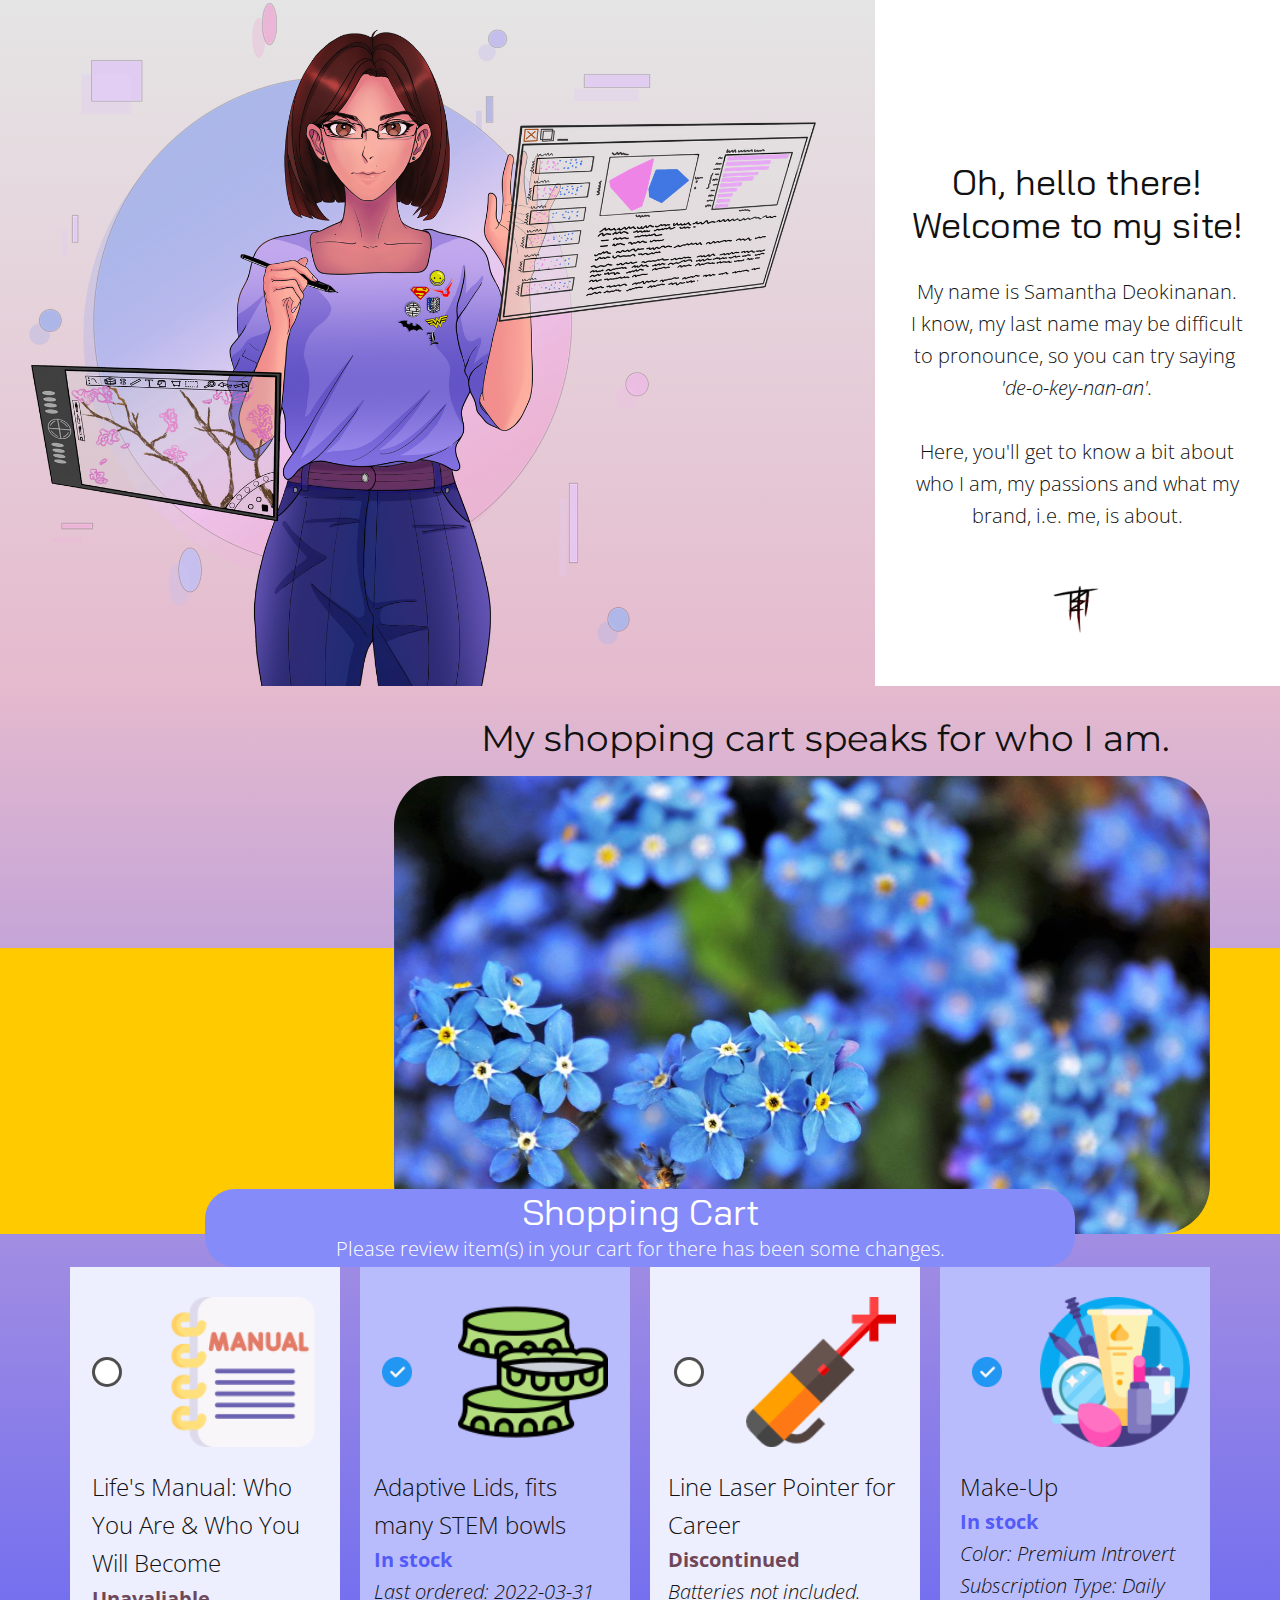
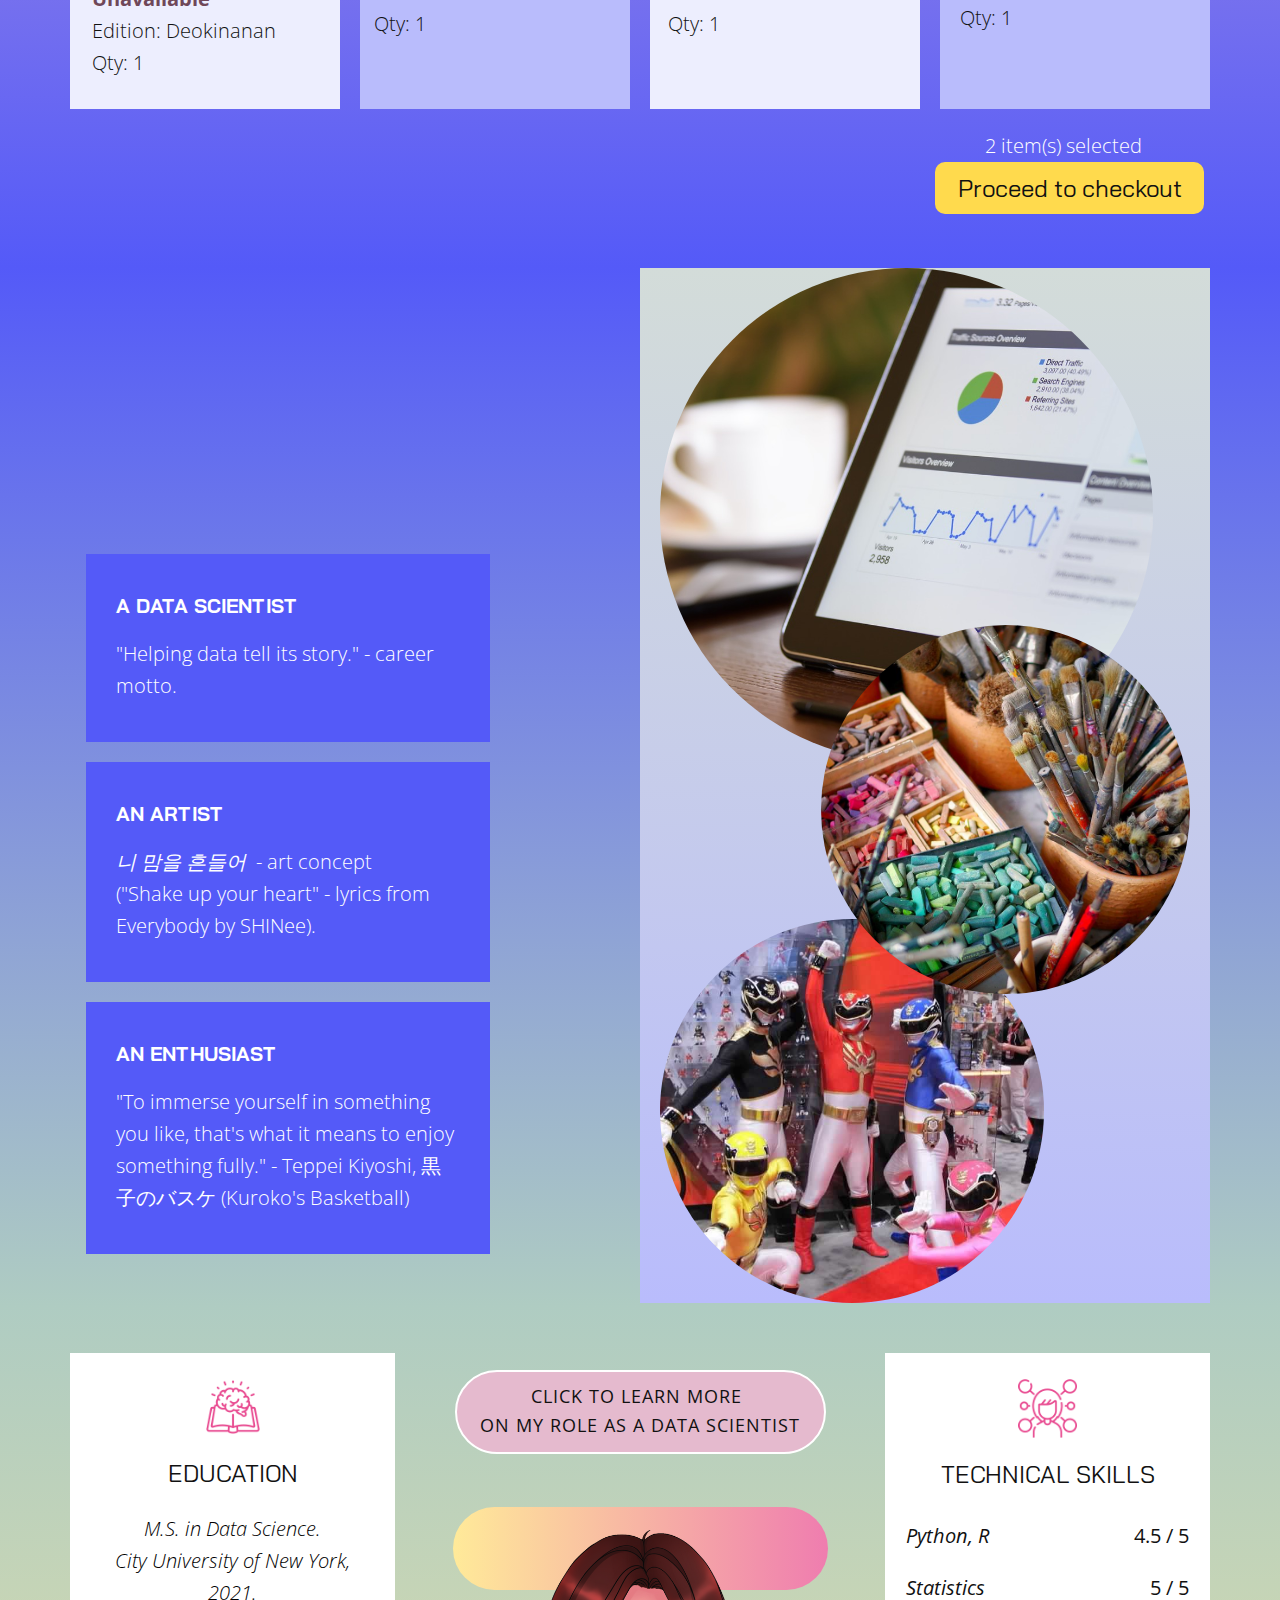
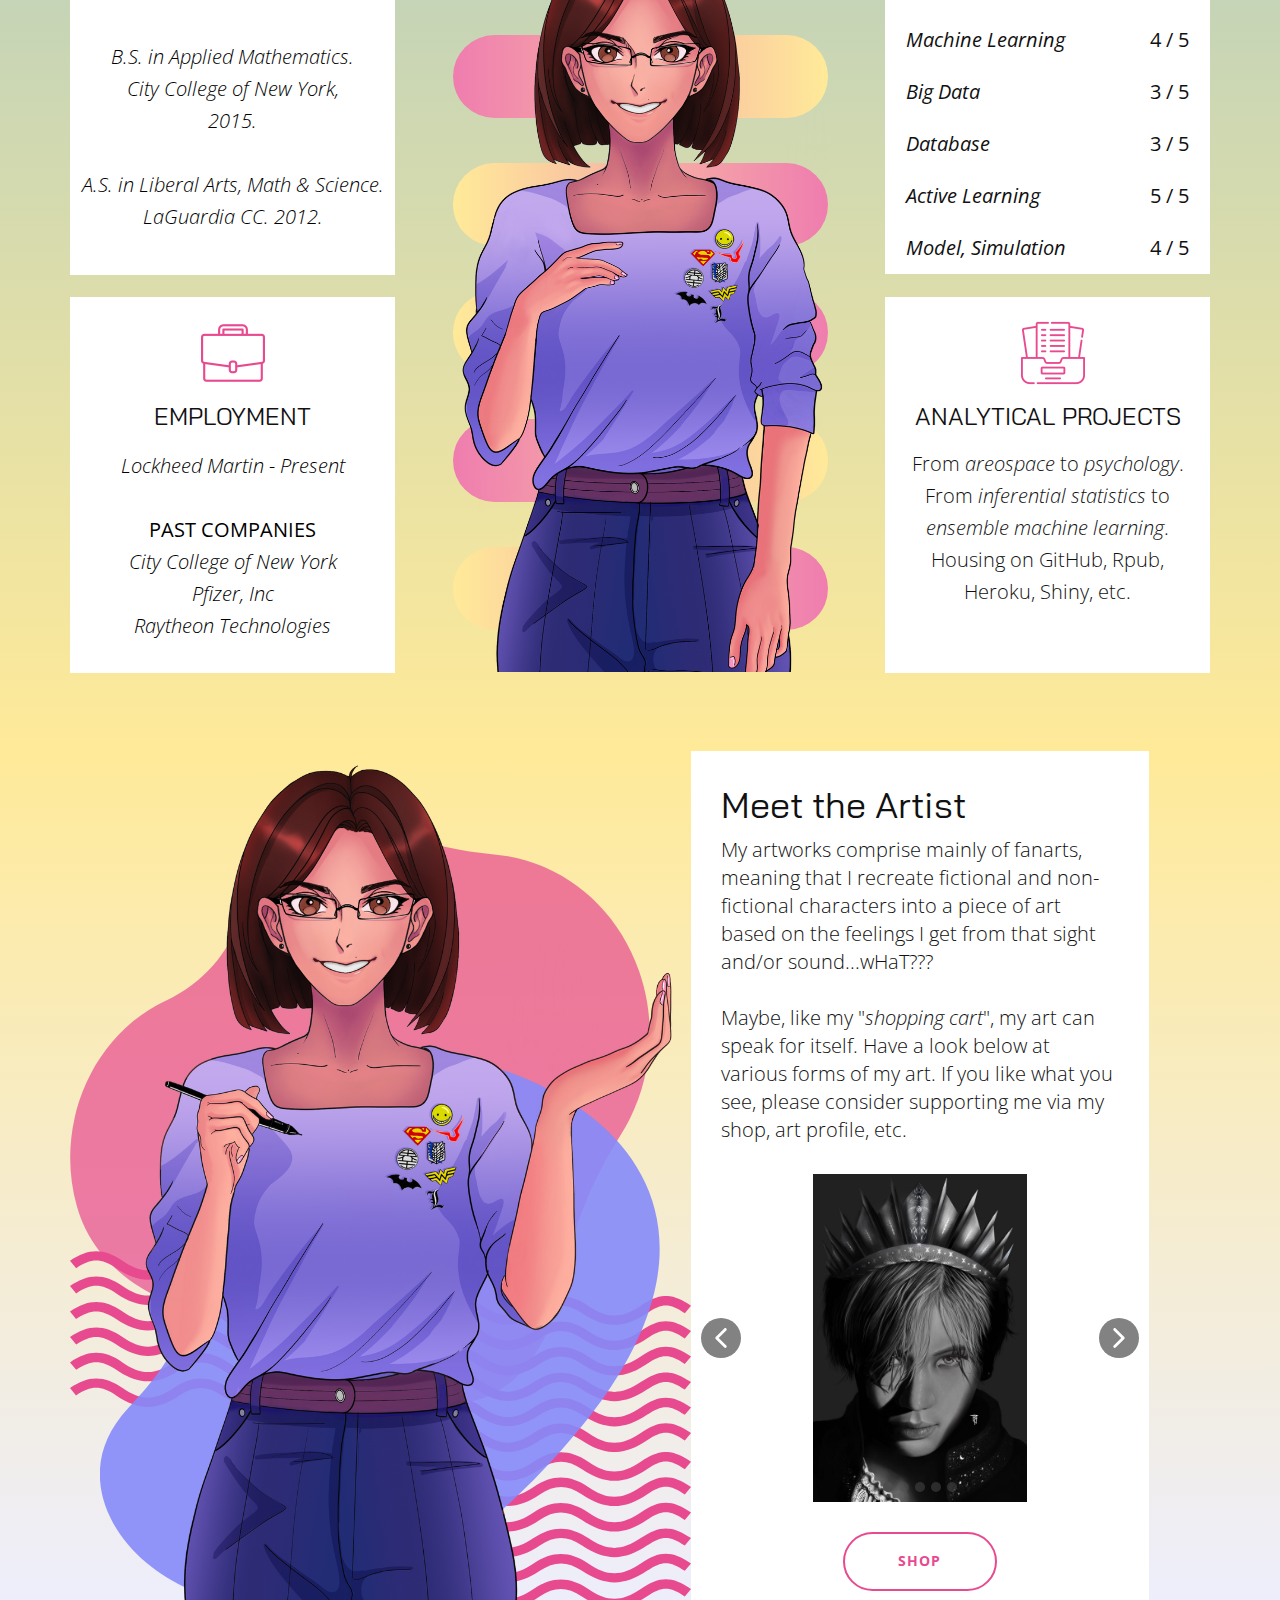
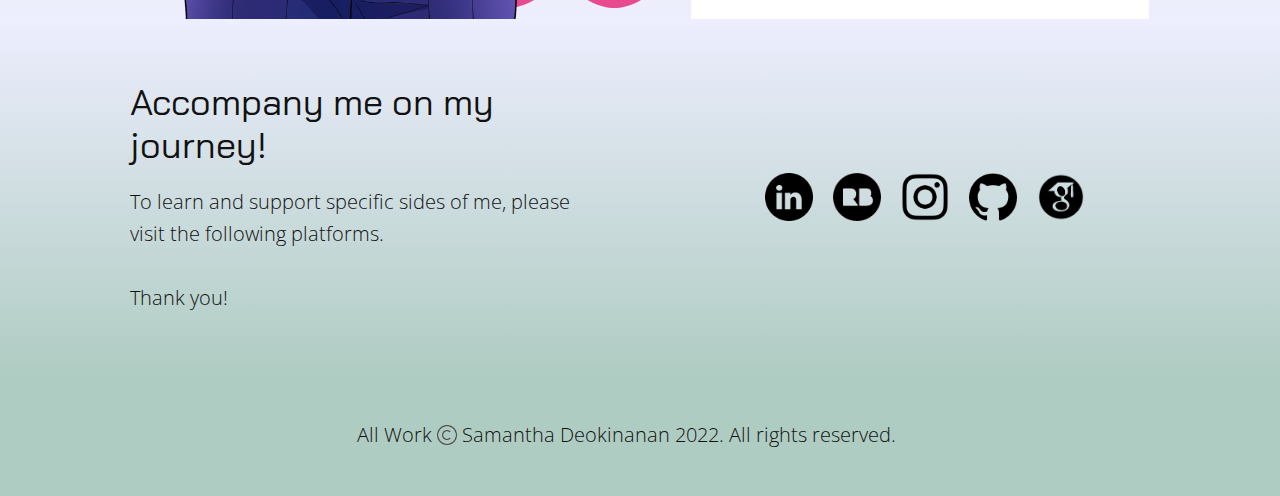
==== index.html @ 0ce13214 "Rename Home.html to index.html" ====
<!DOCTYPE html>
<html style="font-size: 16px;"><head>
    <meta name="viewport" content="width=device-width, initial-scale=1.0">
    <meta charset="utf-8">
    <meta name="keywords" content="My shopping cart speaks for who I am., Contact">
    <meta name="description" content="Samantha Deokinanan is an enthusiast of many traits, specifically for data science, and multimedia fanart. ">
    <meta name="page_type" content="np-template-header-footer-from-plugin">
    <title>Samantha Deokinanan</title>
    <link rel="stylesheet" href="pagestyle.css" media="screen">
<link rel="stylesheet" href="Home.css" media="screen">
    <script class="u-script" type="text/javascript" src="jquery.js" defer=""></script>
    <script class="u-script" type="text/javascript" src="pagestyle.js" defer=""></script>
    <meta property="og:title" content="Samantha Deokinanan">
    <meta property="og:description" content="Samantha Deokinanan is an enthusiast of many traits, specifically for data science, and multimedia fanart. ">
    <meta property="og:image" content="images/intro_self.png">
    <link id="u-theme-google-font" rel="stylesheet" href="https://fonts.googleapis.com/css?family=Open+Sans:300,300i,400,400i,500,500i,600,600i,700,700i,800,800i|Bai+Jamjuree:200,200i,300,300i,400,400i,500,500i,600,600i,700,700i">
    <link id="u-page-google-font" rel="stylesheet" href="https://fonts.googleapis.com/css?family=Montserrat:100,100i,200,200i,300,300i,400,400i,500,500i,600,600i,700,700i,800,800i,900,900i">
    
    
    
    
    
    
    
    <script type="application/ld+json">{
		"@context": "http://schema.org",
		"@type": "Organization",
		"name": ""
}</script>
    <meta name="theme-color" content="#e84a90">
    <meta property="og:type" content="website">
  </head>
  <body class="u-body u-xl-mode">
    <section class="u-align-center u-clearfix u-gradient u-valign-middle u-section-1" id="carousel_800e">
      <div class="u-clearfix u-expanded-width u-layout-wrap u-layout-wrap-1">
        <div class="u-gutter-0 u-layout">
          <div class="u-layout-row">
            <div class="u-align-left u-container-style u-image u-layout-cell u-size-35-md u-size-35-sm u-size-35-xs u-size-41-lg u-size-41-xl u-image-1" data-image-width="1600" data-image-height="1286">
              <div class="u-container-layout u-container-layout-1"></div>
            </div>
            <div class="u-align-left u-container-style u-layout-cell u-size-19-lg u-size-19-xl u-size-25-md u-size-25-sm u-size-25-xs u-white u-layout-cell-2">
              <div class="u-container-layout u-valign-top-lg u-valign-top-xl u-container-layout-2">
                <h3 class="u-align-center u-text u-text-1">Oh, hello there!<br>Welcome to my site!
                </h3>
                <p class="u-align-center u-text u-text-2"> My name is Samantha Deokinanan.<br>I know, my last name may be difficult to pronounce, so you can try saying&nbsp;<br>
                  <span style="font-style: italic;">'de-o-key-nan-an'.</span>
                  <br>
                  <br>Here, you'll get to know a bit about who I am, my passions and what my brand, i.e. me, is about.
                </p>
                <img class="u-image u-image-default u-preserve-proportions u-image-2" alt="" data-image-width="128" data-image-height="132" src="images/art_signature.png">
              </div>
            </div>
          </div>
        </div>
      </div>
    </section>
    <section class="u-align-center u-clearfix u-gradient u-section-2" id="carousel_6d9b">
      <h2 class="u-align-center-md u-align-center-sm u-align-center-xs u-align-right-lg u-align-right-xl u-custom-font u-font-montserrat u-text u-text-1">My shopping cart speaks for who I am.</h2>
      <div class="u-expanded-width u-palette-4-base u-shape u-shape-rectangle u-shape-1"></div>
      <img class="u-image u-image-round u-radius-50 u-image-1" data-image-width="1280" data-image-height="853" src="images/forget_me_not.jpg">
      <div class="u-align-center u-container-style u-expanded-width-xs u-group u-palette-2-light-1 u-radius-30 u-shape-round u-group-1">
        <div class="u-container-layout u-container-layout-1">
          <h3 class="u-text u-text-default u-text-2">Shopping Cart</h3>
          <p class="u-text u-text-default u-text-3">Please review item(s) in your cart for there has been some changes.</p>
        </div>
      </div>
      <div class="u-clearfix u-expanded-width-xs u-gutter-20 u-layout-wrap u-layout-wrap-1">
        <div class="u-gutter-0 u-layout">
          <div class="u-layout-row">
            <div class="u-container-style u-layout-cell u-palette-2-light-3 u-size-15 u-size-30-md u-layout-cell-1">
              <div class="u-container-layout u-valign-top-sm u-valign-top-xs u-container-layout-2"><span class="u-align-right u-file-icon u-icon u-icon-1"><img src="images/manual.png" alt=""></span><span class="u-align-left u-file-icon u-grey-70 u-icon u-icon-circle u-icon-2"><img src="images/1.png" alt=""></span>
                <p class="u-text u-text-4">
                  <span style="font-size: 1.5rem;">Life's Manual: Who You Are &amp; Who You Will Become<br>
                  </span>
                  <span style="font-weight: 700;" class="u-text-palette-1-dark-2">Unavaliable</span>
                  <br>Edition: Deokinanan<br>Qty: 1
                </p>
              </div>
            </div>
            <div class="u-container-style u-layout-cell u-palette-2-light-2 u-size-15 u-size-30-md u-layout-cell-2">
              <div class="u-container-layout u-container-layout-3"><span class="u-file-icon u-icon u-icon-3"><img src="images/lids.png" alt=""></span><span class="u-file-icon u-icon u-icon-4"><img src="images/circle_checked.png" alt=""></span>
                <p class="u-text u-text-5">
                  <span style="font-size: 24px;" class="u-text-palette-1-dark-2">
                    <font color="#111111">Adaptive Lids, fits many STEM bowls</font>
                  </span>
                  <span style="font-weight: 700;" class="u-text-palette-1-dark-2">
                    <br>
                  </span>
                  <span style="font-weight: 700;" class="u-text-palette-2-base">In stock</span>
                  <br><i>Last ordered: 2022-03-31</i>
                  <br>Qty: 1
                </p>
              </div>
            </div>
            <div class="u-container-style u-layout-cell u-palette-2-light-3 u-size-15 u-size-30-md u-layout-cell-3">
              <div class="u-container-layout u-container-layout-4"><span class="u-file-icon u-icon u-icon-5"><img src="images/laser.png" alt=""></span><span class="u-file-icon u-grey-70 u-icon u-icon-circle u-icon-6"><img src="images/1.png" alt=""></span>
                <p class="u-text u-text-6">
                  <span style="font-size: 24px;" class="u-text-palette-1-dark-2">
                    <font color="#111111">Line Laser Pointer for Career</font>
                  </span>
                  <span style="font-weight: 700;" class="u-text-palette-1-dark-2">
                    <br>Discontinued
                  </span>
                  <br>
                  <span style="font-style: italic;">Batteries not included.</span>
                  <br>Qty: 1
                </p>
              </div>
            </div>
            <div class="u-container-style u-layout-cell u-palette-2-light-2 u-size-15 u-size-30-md u-layout-cell-4">
              <div class="u-container-layout u-container-layout-5"><span class="u-align-right u-file-icon u-icon u-icon-7"><img src="images/makeup.png" alt=""></span><span class="u-file-icon u-icon u-icon-8"><img src="images/circle_checked.png" alt=""></span>
                <p class="u-align-left u-text u-text-7">
                  <span style="font-size: 24px;" class="u-text-palette-1-dark-2">
                    <font color="#111111">Make-Up</font>
                  </span>
                  <span style="font-weight: 700;" class="u-text-palette-1-dark-2">
                    <br>
                    <span class="u-text-palette-2-base">In stock<br>
                    </span>
                  </span>
                  <span style="font-style: italic;">Color: Premium Introvert<br>Subscription Type: Daily
                  </span>
                  <br>Qty: 1
                </p>
              </div>
            </div>
          </div>
        </div>
      </div>
      <p class="u-align-center u-text u-text-body-alt-color u-text-8">2 item(s) selected</p>
      <div class="u-container-style u-group u-palette-4-light-1 u-radius-10 u-shape-round u-group-2">
        <div class="u-container-layout u-container-layout-6">
          <h4 class="u-align-center u-text u-text-9">Proceed to checkout</h4>
        </div>
      </div>
    </section>
    <section class="u-clearfix u-gradient u-section-3" id="carousel_3bad">
      <div class="u-clearfix u-sheet u-valign-middle-lg u-sheet-1">
        <div class="u-container-style u-expanded-width-md u-expanded-width-sm u-expanded-width-xs u-gradient u-group u-shape-rectangle u-group-1">
          <div class="u-container-layout u-valign-top-sm u-valign-top-xs u-container-layout-1">
            <div alt="" class="u-align-left u-image u-image-circle u-image-1" data-image-width="1280" data-image-height="854"></div>
            <div class="u-image u-image-circle u-preserve-proportions u-image-2" alt="" data-image-width="960" data-image-height="657"></div>
            <div alt="" class="u-align-left u-image u-image-circle u-preserve-proportions u-image-3" data-image-width="1280" data-image-height="854"></div>
          </div>
        </div>
        <h3 class="u-hidden-md u-hidden-sm u-hidden-xs u-text u-text-default u-text-white u-text-1" data-animation-name="customAnimationIn" data-animation-duration="1000" data-animation-direction="">Turns out...</h3>
        <h3 class="u-hidden-md u-hidden-sm u-hidden-xs u-hover-feature u-text u-text-default u-text-white u-text-2" data-animation-name="customAnimationIn" data-animation-duration="1000" data-animation-delay="0" data-animation-direction="">I am ordinary...</h3>
        <h3 class="u-hidden-md u-hidden-sm u-hidden-xs u-hover-feature u-text u-text-default u-text-white u-text-3" data-animation-name="customAnimationIn" data-animation-duration="1000" data-animation-delay="0">I am somebody...</h3>
        <h3 class="u-hidden-md u-hidden-sm u-hidden-xs u-text u-text-default u-text-white u-text-4" data-animation-name="customAnimationIn" data-animation-duration="1000" data-animation-delay="0" data-animation-out="1">I am...</h3>
        <div class="u-expanded-width-md u-expanded-width-sm u-expanded-width-xs u-list u-list-1">
          <div class="u-repeater u-repeater-1">
            <div class="u-align-left u-container-style u-list-item u-palette-2-base u-repeater-item u-shape-rectangle u-list-item-1">
              <div class="u-container-layout u-similar-container u-container-layout-2">
                <h5 class="u-text u-text-5"> A data scientist</h5>
                <p class="u-text u-text-6">"Helping data tell its story." - career motto.<br>
                </p>
              </div>
            </div>
            <div class="u-align-left u-container-style u-list-item u-palette-2-base u-repeater-item u-shape-rectangle u-list-item-2">
              <div class="u-container-layout u-similar-container u-container-layout-3">
                <h5 class="u-text u-text-7">an artist</h5>
                <p class="u-text u-text-8"><i> 니 맘을 흔들어</i>&nbsp; - art concept<br>("Shake up your heart" - lyrics from Everybody by SHINee).
                </p>
              </div>
            </div>
            <div class="u-align-left u-container-style u-list-item u-palette-2-base u-repeater-item u-shape-rectangle u-list-item-3">
              <div class="u-container-layout u-similar-container u-container-layout-4">
                <h5 class="u-text u-text-9"> an Enthusiast</h5>
                <p class="u-text u-text-10"> "To immerse yourself in something you like, that's what it means to enjoy something fully." - Teppei Kiyoshi, 黒子のバスケ (Kuroko's Basketball)</p>
              </div>
            </div>
          </div>
        </div>
      </div>
      
      
    </section>
    <section class="u-clearfix u-gradient u-section-4" id="carousel_2b1c">
      <div class="u-clearfix u-sheet u-sheet-1">
        <div class="u-clearfix u-expanded-width-xs u-gutter-32 u-layout-wrap u-layout-wrap-1">
          <div class="u-gutter-0 u-layout">
            <div class="u-layout-row">
              <div class="u-container-style u-layout-cell u-size-60 u-white u-layout-cell-1">
                <div class="u-container-layout u-container-layout-1"><span class="u-file-icon u-icon u-spacing-18 u-text-palette-1-base u-icon-1"><img src="images/2.png" alt=""></span>
                  <h4 class="u-align-center u-text u-text-1">EDUCATION</h4>
                  <p class="u-align-center u-text u-text-black u-text-2">M.S. in Data Science.<br>City University of New York,<br>2021.<br>
                    <br>B.S. in Applied Mathematics.<br>City College of New York,<br>2015.<br>
                    <br>A.S. in Liberal Arts, Math &amp; Science.<br>LaGuardia CC. 2012.
                  </p>
                </div>
              </div>
            </div>
          </div>
        </div>
        <div class="u-clearfix u-expanded-width-xs u-gutter-32 u-layout-wrap u-layout-wrap-2">
          <div class="u-gutter-0 u-layout">
            <div class="u-layout-row">
              <div class="u-container-style u-layout-cell u-size-60 u-white u-layout-cell-2">
                <div class="u-container-layout u-container-layout-2"><span class="u-align-center u-file-icon u-icon u-icon-rectangle u-spacing-18 u-text-palette-1-base u-icon-2"><img src="images/3.png" alt=""></span>
                  <h4 class="u-align-center u-text u-text-3">TECHNICAL SKILLS</h4>
                  <div class="u-expanded-width-md u-expanded-width-sm u-expanded-width-xs u-table u-table-responsive u-table-1">
                    <table class="u-table-entity">
                      <colgroup>
                        <col width="74.35%">
                        <col width="25.65%">
                      </colgroup>
                      <tbody class="u-align-left u-table-body u-table-body-1">
                        <tr style="height: 45px;">
                          <td class="u-table-cell u-table-cell-1">Python, R</td>
                          <td class="u-align-right u-table-cell u-table-cell-2">4.5 / 5</td>
                        </tr>
                        <tr style="height: 45px;">
                          <td class="u-table-cell u-table-cell-3">Statistics</td>
                          <td class="u-align-right u-table-cell u-table-cell-4">5 / 5</td>
                        </tr>
                        <tr style="height: 45px;">
                          <td class="u-table-cell u-table-cell-5">Machine Learning</td>
                          <td class="u-align-right u-table-cell u-table-cell-6">4 / 5</td>
                        </tr>
                        <tr style="height: 45px;">
                          <td class="u-table-cell u-table-cell-7">Big Data</td>
                          <td class="u-align-right u-table-cell u-table-cell-8">3 / 5</td>
                        </tr>
                        <tr style="height: 45px;">
                          <td class="u-table-cell u-table-cell-9">Database</td>
                          <td class="u-align-right u-table-cell u-table-cell-10">3 / 5</td>
                        </tr>
                        <tr style="height: 45px;">
                          <td class="u-table-cell u-table-cell-11">Active Learning</td>
                          <td class="u-align-right u-table-cell u-table-cell-12">5 / 5</td>
                        </tr>
                        <tr style="height: 45px;">
                          <td class="u-table-cell u-table-cell-13">Model, Simulation</td>
                          <td class="u-align-right u-table-cell u-table-cell-14">4 / 5</td>
                        </tr>
                      </tbody>
                    </table>
                  </div>
                </div>
              </div>
            </div>
          </div>
        </div>
        <a href="https://www.linkedin.com/in/samantha-deokinanan-35766295/" class="u-border-2 u-border-hover-white u-border-white u-btn u-btn-round u-button-style u-hover-white u-palette-3-light-1 u-radius-50 u-btn-1" target="_blank">
          <span style="font-weight: 400;">Click to learn more&nbsp;<br>
          </span>
          <span style="font-weight: 400;">on my role as a data Scientist</span>
        </a>
        <div class="u-expanded-width-xs u-list u-list-1">
          <div class="u-repeater u-repeater-1">
            <div class="u-container-style u-custom-item u-gradient u-list-item u-radius-50 u-repeater-item u-shape-round u-list-item-1">
              <div class="u-container-layout u-similar-container u-container-layout-3"></div>
            </div>
            <div class="u-container-style u-custom-item u-gradient u-list-item u-radius-50 u-repeater-item u-shape-round u-list-item-2">
              <div class="u-container-layout u-similar-container u-container-layout-4"></div>
            </div>
            <div class="u-container-style u-custom-item u-gradient u-list-item u-radius-50 u-repeater-item u-shape-round u-list-item-3">
              <div class="u-container-layout u-similar-container u-container-layout-5"></div>
            </div>
            <div class="u-container-style u-custom-item u-gradient u-list-item u-radius-50 u-repeater-item u-shape-round u-list-item-4">
              <div class="u-container-layout u-similar-container u-container-layout-6"></div>
            </div>
            <div class="u-container-style u-custom-item u-gradient u-list-item u-radius-50 u-repeater-item u-shape-round u-list-item-5">
              <div class="u-container-layout u-similar-container u-container-layout-7"></div>
            </div>
            <div class="u-container-style u-custom-item u-gradient u-list-item u-radius-50 u-repeater-item u-shape-round u-list-item-6">
              <div class="u-container-layout u-similar-container u-container-layout-8"></div>
            </div>
          </div>
        </div>
        <img class="u-expanded-width-xs u-image u-image-1" src="images/myself.png" data-image-width="717" data-image-height="1600">
        <div class="u-clearfix u-expanded-width-xs u-gutter-32 u-layout-wrap u-layout-wrap-3">
          <div class="u-gutter-0 u-layout">
            <div class="u-layout-row">
              <div class="u-container-style u-layout-cell u-size-60 u-white u-layout-cell-3">
                <div class="u-container-layout u-container-layout-9"><span class="u-file-icon u-icon u-text-palette-1-base u-icon-3"><img src="images/4.png" alt=""></span>
                  <h4 class="u-align-center u-text u-text-4">ANALYTICAL PROJECTS</h4>
                  <p class="u-align-center u-text u-text-5">From <i>areospace</i> to <i>psychology</i>.<br>From <i>inferential statistics</i> to <i>ensemble machine learning</i>.<br>Housing on GitHub, Rpub, Heroku, Shiny, etc.<br>
                  </p>
                </div>
              </div>
            </div>
          </div>
        </div>
        <div class="u-clearfix u-expanded-width-xs u-gutter-32 u-layout-wrap u-layout-wrap-4">
          <div class="u-gutter-0 u-layout">
            <div class="u-layout-row">
              <div class="u-container-style u-layout-cell u-size-60 u-white u-layout-cell-4">
                <div class="u-container-layout u-container-layout-10"><span class="u-file-icon u-icon u-text-palette-1-base u-icon-4"><img src="images/5.png" alt=""></span>
                  <h4 class="u-align-center u-text u-text-6">EMPLOYMENT</h4>
                  <p class="u-align-center u-text u-text-black u-text-7">Lockheed Martin - Present<br>
                    <br>
                    <span style="font-weight: 400; font-style: normal;">PAST COMPANIES</span>
                    <br>City College of New York<br>Pfizer, Inc<br> Raytheon Technologies
                  </p>
                </div>
              </div>
            </div>
          </div>
        </div>
      </div>
    </section>
    <section class="u-align-center u-clearfix u-gradient u-section-5" id="carousel_db9a">
      <div class="u-clearfix u-sheet u-valign-middle-xl u-sheet-1">
        <div class="u-clearfix u-group-elements u-group-elements-1">
          <div class="u-shape u-shape-svg u-text-palette-1-base u-shape-1">
            <svg class="u-svg-link" preserveAspectRatio="none" viewBox="0 0 160 100" style=""><use xmlns:xlink="http://www.w3.org/1999/xlink" xlink:href="#svg-1f74"></use></svg>
            <svg class="u-svg-content" viewBox="0 0 160 100" x="0px" y="0px" id="svg-1f74"><path d="M133,27.2c-13.9,9.9-25.8,9.9-39.8,0c-9.1-6.4-16.8-6.4-25.9,0c-13.8,9.8-25.1,9.8-38.9,0c-9.2-6.5-15.4-6.5-24.6,0L0,22.4
	c11.2-8,20.6-8.3,32.2,0c11,7.8,19,8.7,31.3,0c11.6-8.3,22.4-7.9,33.5,0c11.4,8.2,20.3,8.5,32.2,0c11.6-8.3,19.2-8.3,30.8,0
	l-3.8,4.8C146.9,20.6,142.3,20.6,133,27.2z M133,11c-13.9,9.9-25.8,9.9-39.8,0c-9.1-6.4-16.8-6.4-25.9,0c-13.8,9.8-25.1,9.8-38.9,0
	C19.2,4.5,13,4.5,3.8,11L0,6.2c11.2-8,20.6-8.3,32.2,0c11,7.8,19,8.7,31.3,0c11.6-8.3,22.4-7.9,33.5,0c11.4,8.2,20.3,8.5,32.2,0
	c11.6-8.3,19.2-8.3,30.8,0l-3.8,4.8C146.9,4.4,142.3,4.4,133,11z M32.2,38.8c11,7.8,19,8.7,31.3,0c11.6-8.3,22.4-7.9,33.5,0
	c11.4,8.2,20.3,8.5,32.2,0c11.6-8.3,19.2-8.3,30.8,0l-3.8,4.8c-9.3-6.6-13.9-6.6-23.3,0c-13.9,9.9-25.8,9.9-39.8,0
	c-9.1-6.4-16.8-6.4-25.9,0c-13.8,9.8-25.1,9.8-38.9,0c-9.2-6.5-15.4-6.5-24.6,0L0,38.8C11.2,30.8,20.6,30.5,32.2,38.8z M133,76.2
	c-13.9,9.9-25.8,9.9-39.8,0c-9.1-6.4-16.8-6.4-25.9,0c-13.8,9.8-25.1,9.8-38.9,0c-9.2-6.5-15.4-6.5-24.6,0L0,71.4
	c11.2-8,20.6-8.3,32.2,0c11,7.8,19,8.7,31.3,0c11.6-8.3,22.4-7.9,33.5,0c11.4,8.2,20.3,8.5,32.2,0c11.6-8.3,19.2-8.3,30.8,0
	l-3.8,4.8C146.9,69.6,142.3,69.6,133,76.2z M133,60c-13.9,9.9-25.8,9.9-39.8,0c-9.1-6.4-16.8-6.4-25.9,0c-13.8,9.8-25.1,9.8-38.9,0
	c-9.2-6.5-15.4-6.5-24.6,0L0,55.2c11.2-8,20.6-8.3,32.2,0c11,7.8,19,8.7,31.3,0c11.6-8.3,22.4-7.9,33.5,0c11.4,8.2,20.3,8.5,32.2,0
	c11.6-8.3,19.2-8.3,30.8,0l-3.8,4.8C146.9,53.4,142.3,53.4,133,60z M32.2,87.8c11,7.8,19,8.7,31.3,0c11.6-8.3,22.4-7.9,33.5,0
	c11.4,8.2,20.3,8.5,32.2,0c11.6-8.3,19.2-8.3,30.8,0l-3.8,4.8c-9.3-6.6-13.9-6.6-23.3,0c-13.9,9.9-25.8,9.9-39.8,0
	c-9.1-6.4-16.8-6.4-25.9,0c-13.8,9.8-25.1,9.8-38.9,0c-9.2-6.5-15.4-6.5-24.6,0L0,87.8C11.2,79.8,20.6,79.5,32.2,87.8z"></path></svg>
          </div>
          <div class="u-shape u-shape-svg u-text-palette-1-base u-shape-2">
            <svg class="u-svg-link" preserveAspectRatio="none" viewBox="0 0 160 100" style=""><use xmlns:xlink="http://www.w3.org/1999/xlink" xlink:href="#svg-1a3a"></use></svg>
            <svg class="u-svg-content" viewBox="0 0 160 100" x="0px" y="0px" id="svg-1a3a"><path d="M133,27.2c-13.9,9.9-25.8,9.9-39.8,0c-9.1-6.4-16.8-6.4-25.9,0c-13.8,9.8-25.1,9.8-38.9,0c-9.2-6.5-15.4-6.5-24.6,0L0,22.4
	c11.2-8,20.6-8.3,32.2,0c11,7.8,19,8.7,31.3,0c11.6-8.3,22.4-7.9,33.5,0c11.4,8.2,20.3,8.5,32.2,0c11.6-8.3,19.2-8.3,30.8,0
	l-3.8,4.8C146.9,20.6,142.3,20.6,133,27.2z M133,11c-13.9,9.9-25.8,9.9-39.8,0c-9.1-6.4-16.8-6.4-25.9,0c-13.8,9.8-25.1,9.8-38.9,0
	C19.2,4.5,13,4.5,3.8,11L0,6.2c11.2-8,20.6-8.3,32.2,0c11,7.8,19,8.7,31.3,0c11.6-8.3,22.4-7.9,33.5,0c11.4,8.2,20.3,8.5,32.2,0
	c11.6-8.3,19.2-8.3,30.8,0l-3.8,4.8C146.9,4.4,142.3,4.4,133,11z M32.2,38.8c11,7.8,19,8.7,31.3,0c11.6-8.3,22.4-7.9,33.5,0
	c11.4,8.2,20.3,8.5,32.2,0c11.6-8.3,19.2-8.3,30.8,0l-3.8,4.8c-9.3-6.6-13.9-6.6-23.3,0c-13.9,9.9-25.8,9.9-39.8,0
	c-9.1-6.4-16.8-6.4-25.9,0c-13.8,9.8-25.1,9.8-38.9,0c-9.2-6.5-15.4-6.5-24.6,0L0,38.8C11.2,30.8,20.6,30.5,32.2,38.8z M133,76.2
	c-13.9,9.9-25.8,9.9-39.8,0c-9.1-6.4-16.8-6.4-25.9,0c-13.8,9.8-25.1,9.8-38.9,0c-9.2-6.5-15.4-6.5-24.6,0L0,71.4
	c11.2-8,20.6-8.3,32.2,0c11,7.8,19,8.7,31.3,0c11.6-8.3,22.4-7.9,33.5,0c11.4,8.2,20.3,8.5,32.2,0c11.6-8.3,19.2-8.3,30.8,0
	l-3.8,4.8C146.9,69.6,142.3,69.6,133,76.2z M133,60c-13.9,9.9-25.8,9.9-39.8,0c-9.1-6.4-16.8-6.4-25.9,0c-13.8,9.8-25.1,9.8-38.9,0
	c-9.2-6.5-15.4-6.5-24.6,0L0,55.2c11.2-8,20.6-8.3,32.2,0c11,7.8,19,8.7,31.3,0c11.6-8.3,22.4-7.9,33.5,0c11.4,8.2,20.3,8.5,32.2,0
	c11.6-8.3,19.2-8.3,30.8,0l-3.8,4.8C146.9,53.4,142.3,53.4,133,60z M32.2,87.8c11,7.8,19,8.7,31.3,0c11.6-8.3,22.4-7.9,33.5,0
	c11.4,8.2,20.3,8.5,32.2,0c11.6-8.3,19.2-8.3,30.8,0l-3.8,4.8c-9.3-6.6-13.9-6.6-23.3,0c-13.9,9.9-25.8,9.9-39.8,0
	c-9.1-6.4-16.8-6.4-25.9,0c-13.8,9.8-25.1,9.8-38.9,0c-9.2-6.5-15.4-6.5-24.6,0L0,87.8C11.2,79.8,20.6,79.5,32.2,87.8z"></path></svg>
          </div>
        </div>
        <div class="u-shape u-shape-svg u-text-palette-1-base u-shape-3">
          <svg class="u-svg-link" preserveAspectRatio="none" viewBox="0 0 160 100" style=""><use xmlns:xlink="http://www.w3.org/1999/xlink" xlink:href="#svg-fbbf"></use></svg>
          <svg class="u-svg-content" viewBox="0 0 160 100" x="0px" y="0px" id="svg-fbbf"><path d="M133,27.2c-13.9,9.9-25.8,9.9-39.8,0c-9.1-6.4-16.8-6.4-25.9,0c-13.8,9.8-25.1,9.8-38.9,0c-9.2-6.5-15.4-6.5-24.6,0L0,22.4
	c11.2-8,20.6-8.3,32.2,0c11,7.8,19,8.7,31.3,0c11.6-8.3,22.4-7.9,33.5,0c11.4,8.2,20.3,8.5,32.2,0c11.6-8.3,19.2-8.3,30.8,0
	l-3.8,4.8C146.9,20.6,142.3,20.6,133,27.2z M133,11c-13.9,9.9-25.8,9.9-39.8,0c-9.1-6.4-16.8-6.4-25.9,0c-13.8,9.8-25.1,9.8-38.9,0
	C19.2,4.5,13,4.5,3.8,11L0,6.2c11.2-8,20.6-8.3,32.2,0c11,7.8,19,8.7,31.3,0c11.6-8.3,22.4-7.9,33.5,0c11.4,8.2,20.3,8.5,32.2,0
	c11.6-8.3,19.2-8.3,30.8,0l-3.8,4.8C146.9,4.4,142.3,4.4,133,11z M32.2,38.8c11,7.8,19,8.7,31.3,0c11.6-8.3,22.4-7.9,33.5,0
	c11.4,8.2,20.3,8.5,32.2,0c11.6-8.3,19.2-8.3,30.8,0l-3.8,4.8c-9.3-6.6-13.9-6.6-23.3,0c-13.9,9.9-25.8,9.9-39.8,0
	c-9.1-6.4-16.8-6.4-25.9,0c-13.8,9.8-25.1,9.8-38.9,0c-9.2-6.5-15.4-6.5-24.6,0L0,38.8C11.2,30.8,20.6,30.5,32.2,38.8z M133,76.2
	c-13.9,9.9-25.8,9.9-39.8,0c-9.1-6.4-16.8-6.4-25.9,0c-13.8,9.8-25.1,9.8-38.9,0c-9.2-6.5-15.4-6.5-24.6,0L0,71.4
	c11.2-8,20.6-8.3,32.2,0c11,7.8,19,8.7,31.3,0c11.6-8.3,22.4-7.9,33.5,0c11.4,8.2,20.3,8.5,32.2,0c11.6-8.3,19.2-8.3,30.8,0
	l-3.8,4.8C146.9,69.6,142.3,69.6,133,76.2z M133,60c-13.9,9.9-25.8,9.9-39.8,0c-9.1-6.4-16.8-6.4-25.9,0c-13.8,9.8-25.1,9.8-38.9,0
	c-9.2-6.5-15.4-6.5-24.6,0L0,55.2c11.2-8,20.6-8.3,32.2,0c11,7.8,19,8.7,31.3,0c11.6-8.3,22.4-7.9,33.5,0c11.4,8.2,20.3,8.5,32.2,0
	c11.6-8.3,19.2-8.3,30.8,0l-3.8,4.8C146.9,53.4,142.3,53.4,133,60z M32.2,87.8c11,7.8,19,8.7,31.3,0c11.6-8.3,22.4-7.9,33.5,0
	c11.4,8.2,20.3,8.5,32.2,0c11.6-8.3,19.2-8.3,30.8,0l-3.8,4.8c-9.3-6.6-13.9-6.6-23.3,0c-13.9,9.9-25.8,9.9-39.8,0
	c-9.1-6.4-16.8-6.4-25.9,0c-13.8,9.8-25.1,9.8-38.9,0c-9.2-6.5-15.4-6.5-24.6,0L0,87.8C11.2,79.8,20.6,79.5,32.2,87.8z"></path></svg>
        </div>
        <div class="u-opacity u-opacity-70 u-shape u-shape-svg u-text-palette-1-base u-shape-4">
          <svg class="u-svg-link" preserveAspectRatio="none" viewBox="0 0 160 150" style=""><use xmlns:xlink="http://www.w3.org/1999/xlink" xlink:href="#svg-feff"></use></svg>
          <svg class="u-svg-content" viewBox="0 0 160 150" x="0px" y="0px" id="svg-feff"><path d="M43.2,126.9c14.2,1.3,27.6,7,39.1,15.6c8.3,6.1,19.4,10.3,32.7,5.3c11.7-4.4,18.6-17.4,21-30.2c2.6-13.3,8.1-25.9,15.7-37.1
	c8.3-12.1,10.8-27.9,5.3-42.7C150.5,20.3,134.6,9,117,7.6C107.9,6.9,98.8,5,90.1,1.9C83-0.6,75-0.7,67.4,2.1
	c-9.9,3.7-17,11.6-20.1,21c-3.3,10.1-10.9,18-20.6,22.2c-0.1,0-0.1,0.1-0.2,0.1c-20.3,8.9-31,32-24.6,53.2
	C6.9,115.6,25.2,125.2,43.2,126.9z"></path></svg>
        </div>
        <div class="u-rotation-parent u-rotation-parent-1">
          <div class="u-opacity u-opacity-90 u-rotate-270 u-shape u-shape-svg u-text-palette-2-light-1 u-shape-5">
            <svg class="u-svg-link" preserveAspectRatio="none" viewBox="0 0 160 110" style=""><use xmlns:xlink="http://www.w3.org/1999/xlink" xlink:href="#svg-c606"></use></svg>
            <svg class="u-svg-content" viewBox="0 0 160 110" x="0px" y="0px" id="svg-c606"><path d="M57.5,5.6c-17-10.9-35.9-4.1-45.4,4.5C-4.4,24.9-13.6,56.8,50.4,93.6c106.8,61.5,141.6-69.8,77.4-78.5
	C84.5,9.3,88.9,25.8,57.5,5.6z"></path></svg>
          </div>
        </div>
        <div class="u-clearfix u-expanded-width-lg u-expanded-width-md u-expanded-width-sm u-expanded-width-xs u-layout-wrap u-layout-wrap-1">
          <div class="u-gutter-0 u-layout">
            <div class="u-layout-row">
              <div class="u-container-style u-image u-layout-cell u-size-33 u-image-1" data-image-width="943" data-image-height="1600">
                <div class="u-container-layout u-container-layout-1"></div>
              </div>
              <div class="u-align-left u-container-style u-layout-cell u-size-27 u-white u-layout-cell-2">
                <div class="u-container-layout u-container-layout-2">
                  <h3 class="u-text u-text-1">Meet the Artist</h3>
                  <p class="u-text u-text-2">My artworks comprise mainly of fanarts, meaning that I recreate fictional and non-fictional characters into a piece of art based on the feelings I get from that sight and/or sound...wHaT???<br>
                    <br>Maybe, like my "<span style="font-style: italic;">shopping cart</span>", my art can speak for itself. Have a look below at various forms of my art. If you like what you see, please consider supporting me via my shop, art profile, etc.
                  </p>
                  <div class="u-carousel u-expanded-width u-gallery u-gallery-slider u-layout-carousel u-lightbox u-no-transition u-show-text-on-hover u-gallery-1" data-interval="3000" data-u-ride="carousel" id="carousel-dc9e">
                    <ol class="u-absolute-hcenter u-carousel-indicators u-carousel-indicators-1">
                      <li data-u-target="#carousel-dc9e" data-u-slide-to="0" class="u-active u-grey-70 u-shape-circle" style="width: 10px; height: 10px;"></li>
                      <li data-u-target="#carousel-dc9e" data-u-slide-to="1" class="u-grey-70 u-shape-circle" style="width: 10px; height: 10px;"></li>
                      <li data-u-target="#carousel-dc9e" data-u-slide-to="2" class="u-grey-70 u-shape-circle" style="width: 10px; height: 10px;"></li>
                      <li data-u-target="#carousel-dc9e" data-u-slide-to="3" class="u-grey-70 u-shape-circle" style="width: 10px; height: 10px;"></li>
                      <li data-u-target="#carousel-dc9e" data-u-slide-to="4" class="u-grey-70 u-shape-circle" style="width: 10px; height: 10px;"></li>
                    </ol>
                    <div class="u-carousel-inner u-gallery-inner" role="listbox">
                      <div class="u-active u-carousel-item u-effect-fade u-gallery-item u-carousel-item-1">
                        <div class="u-back-slide" data-image-width="1040" data-image-height="1600">
                          <img class="u-back-image u-expanded u-image-contain u-back-image-1" src="images/TaeminWant.jpg">
                        </div>
                        <div class="u-align-center u-over-slide u-shading u-valign-bottom u-over-slide-1">
                          <h3 class="u-gallery-heading">Digital Portaits</h3>
                          <p class="u-gallery-text">TAEMIN | WANT</p>
                        </div>
                      </div>
                      <div class="u-carousel-item u-effect-fade u-gallery-item u-carousel-item-2">
                        <div class="u-back-slide" data-image-width="1253" data-image-height="1600">
                          <img class="u-back-image u-expanded u-image-contain" src="images/Jonghyun-maybetomorrow.jpg">
                        </div>
                        <div class="u-align-center u-over-slide u-shading u-valign-bottom u-over-slide-2">
                          <h3 class="u-gallery-heading">Mixed-Media Portaits</h3>
                          <p class="u-gallery-text">Jonghyun | Maybe Tomorrow</p>
                        </div>
                      </div>
                      <div class="u-carousel-item u-effect-fade u-gallery-item u-carousel-item-3">
                        <div class="u-back-slide" data-image-width="1229" data-image-height="1600">
                          <img class="u-back-image u-expanded u-image-contain" src="images/Chester.jpeg">
                        </div>
                        <div class="u-align-center u-over-slide u-shading u-valign-bottom u-over-slide-3">
                          <h3 class="u-gallery-heading">Pencil Portaits</h3>
                          <p class="u-gallery-text">Chester Bennington | My Voice</p>
                        </div>
                      </div>
                      <div class="u-carousel-item u-effect-fade u-gallery-item u-carousel-item-4">
                        <div class="u-back-slide" data-image-width="1600" data-image-height="1280">
                          <img class="u-back-image u-expanded u-image-contain" src="images/howl_moving_castle.jpg">
                        </div>
                        <div class="u-align-center u-over-slide u-shading u-valign-bottom u-over-slide-4">
                          <h3 class="u-gallery-heading">Semi-Realism Characters</h3>
                          <p class="u-gallery-text">Howl's Moving Castle</p>
                        </div>
                      </div>
                      <div class="u-carousel-item u-effect-fade u-gallery-item u-carousel-item-5">
                        <div class="u-back-slide" data-image-width="1440" data-image-height="1600">
                          <img class="u-back-image u-expanded u-image-contain" src="images/balance_unlimited.png">
                        </div>
                        <div class="u-align-center u-over-slide u-shading u-valign-bottom u-over-slide-5">
                          <h3 class="u-gallery-heading">Anime Characters</h3>
                          <p class="u-gallery-text">富豪刑事 Balance:UNLIMITED</p>
                        </div>
                      </div>
                    </div>
                    <a class="u-absolute-vcenter u-carousel-control u-carousel-control-prev u-grey-70 u-icon-circle u-opacity u-opacity-70 u-spacing-10 u-text-white u-carousel-control-1" href="#carousel-dc9e" role="button" data-u-slide="prev">
                      <span aria-hidden="true">
                        <svg viewBox="0 0 451.847 451.847"><path d="M97.141,225.92c0-8.095,3.091-16.192,9.259-22.366L300.689,9.27c12.359-12.359,32.397-12.359,44.751,0
c12.354,12.354,12.354,32.388,0,44.748L173.525,225.92l171.903,171.909c12.354,12.354,12.354,32.391,0,44.744
c-12.354,12.365-32.386,12.365-44.745,0l-194.29-194.281C100.226,242.115,97.141,234.018,97.141,225.92z"></path></svg>
                      </span>
                      <span class="sr-only">
                        <svg viewBox="0 0 451.847 451.847"><path d="M97.141,225.92c0-8.095,3.091-16.192,9.259-22.366L300.689,9.27c12.359-12.359,32.397-12.359,44.751,0
c12.354,12.354,12.354,32.388,0,44.748L173.525,225.92l171.903,171.909c12.354,12.354,12.354,32.391,0,44.744
c-12.354,12.365-32.386,12.365-44.745,0l-194.29-194.281C100.226,242.115,97.141,234.018,97.141,225.92z"></path></svg>
                      </span>
                    </a>
                    <a class="u-absolute-vcenter u-carousel-control u-carousel-control-next u-grey-70 u-icon-circle u-opacity u-opacity-70 u-spacing-10 u-text-white u-carousel-control-2" href="#carousel-dc9e" role="button" data-u-slide="next">
                      <span aria-hidden="true">
                        <svg viewBox="0 0 451.846 451.847"><path d="M345.441,248.292L151.154,442.573c-12.359,12.365-32.397,12.365-44.75,0c-12.354-12.354-12.354-32.391,0-44.744
L278.318,225.92L106.409,54.017c-12.354-12.359-12.354-32.394,0-44.748c12.354-12.359,32.391-12.359,44.75,0l194.287,194.284
c6.177,6.18,9.262,14.271,9.262,22.366C354.708,234.018,351.617,242.115,345.441,248.292z"></path></svg>
                      </span>
                      <span class="sr-only">
                        <svg viewBox="0 0 451.846 451.847"><path d="M345.441,248.292L151.154,442.573c-12.359,12.365-32.397,12.365-44.75,0c-12.354-12.354-12.354-32.391,0-44.744
L278.318,225.92L106.409,54.017c-12.354-12.359-12.354-32.394,0-44.748c12.354-12.359,32.391-12.359,44.75,0l194.287,194.284
c6.177,6.18,9.262,14.271,9.262,22.366C354.708,234.018,351.617,242.115,345.441,248.292z"></path></svg>
                      </span>
                    </a>
                  </div>
                  <a href="https://www.redbubble.com/people/greeneyefirefly/shop" class="u-border-2 u-border-hover-palette-1-base u-border-palette-1-base u-btn u-btn-round u-button-style u-hover-palette-1-base u-none u-radius-50 u-btn-1" target="_blank">Shop</a>
                </div>
              </div>
            </div>
          </div>
        </div>
      </div>
    </section>
    <section class="u-clearfix u-gradient u-section-6" id="sec-2b53">
      <div class="u-clearfix u-sheet u-valign-middle u-sheet-1">
        <div class="u-clearfix u-expanded-width u-layout-wrap u-layout-wrap-1">
          <div class="u-gutter-0 u-layout">
            <div class="u-layout-row">
              <div class="u-align-left u-container-style u-layout-cell u-left-cell u-size-30 u-layout-cell-1">
                <div class="u-container-layout u-container-layout-1">
					<h3 class="u-text u-text-default u-text-1">Accompany me on my journey!</h3>
						<p class="u-text u-text-2">To learn and support specific sides of me, please visit the following platforms. <br>
                    <br>Thank you!
                  </p>
                </div>
              </div>
              <div class="u-align-left-sm u-align-left-xs u-align-right-lg u-align-right-md u-align-right-xl u-container-style u-layout-cell u-right-cell u-size-30 u-layout-cell-2">
                <div class="u-container-layout u-valign-middle u-container-layout-2">
                  <div class="u-social-icons u-spacing-20 u-social-icons-1">
                    <a class="u-social-url" target="_blank" data-type="Custom" title="LinkedIn" href="https://www.linkedin.com/in/samantha-deokinanan-35766295/"><span class="u-file-icon u-icon u-social-custom u-social-icon u-icon-1"><img src="images/linkedin.png" alt=""></span>
                    </a>
                    <a class="u-social-url" title="Redbubble" target="_blank" href="https://www.redbubble.com/people/greeneyefirefly/shop"><span class="u-file-icon u-icon u-social-custom u-social-icon u-icon-2"><img src="images/redbubble.png" alt=""></span>
                    </a>
                    <a class="u-social-url" target="_blank" data-type="Custom" title="Instagram" href="https://www.instagram.com/sam13hope_life/"><span class="u-file-icon u-icon u-social-custom u-social-icon u-icon-3"><img src="images/instagram.png" alt=""></span>
                    </a>
                    <a class="u-social-url" title="GitHub" target="_blank" href="https://github.com/greeneyefirefly"><span class="u-file-icon u-icon u-social-custom u-social-icon u-icon-4"><img src="images/github.png" alt=""></span>
                    </a>
                    <a class="u-social-url" target="_blank" data-type="Custom" title="Google Scholar" href="https://scholar.google.com/scholar?q=author:%22Deokinanan%20Samantha%22"><span class="u-file-icon u-icon u-social-custom u-social-icon u-icon-5"><img src="images/google_scholar.png" alt=""></span>
                    </a>
                  </div>
                </div>
              </div>
            </div>
          </div>
        </div>
      </div>
    </section>
    
    
    <footer class="u-align-center u-clearfix u-footer u-palette-5-light-1 u-footer" id="sec-5185"><div class="u-align-left u-clearfix u-sheet u-valign-middle u-sheet-1">
        <p class="u-align-center-xs u-text u-text-1">All Work&nbsp;<span class="u-file-icon u-icon u-text-grey-70 u-icon-1"><img src="images/6.png" alt=""></span> Samantha Deokinanan 2022. All rights reserved.
        </p>
      </div></footer>
  
</body></html>
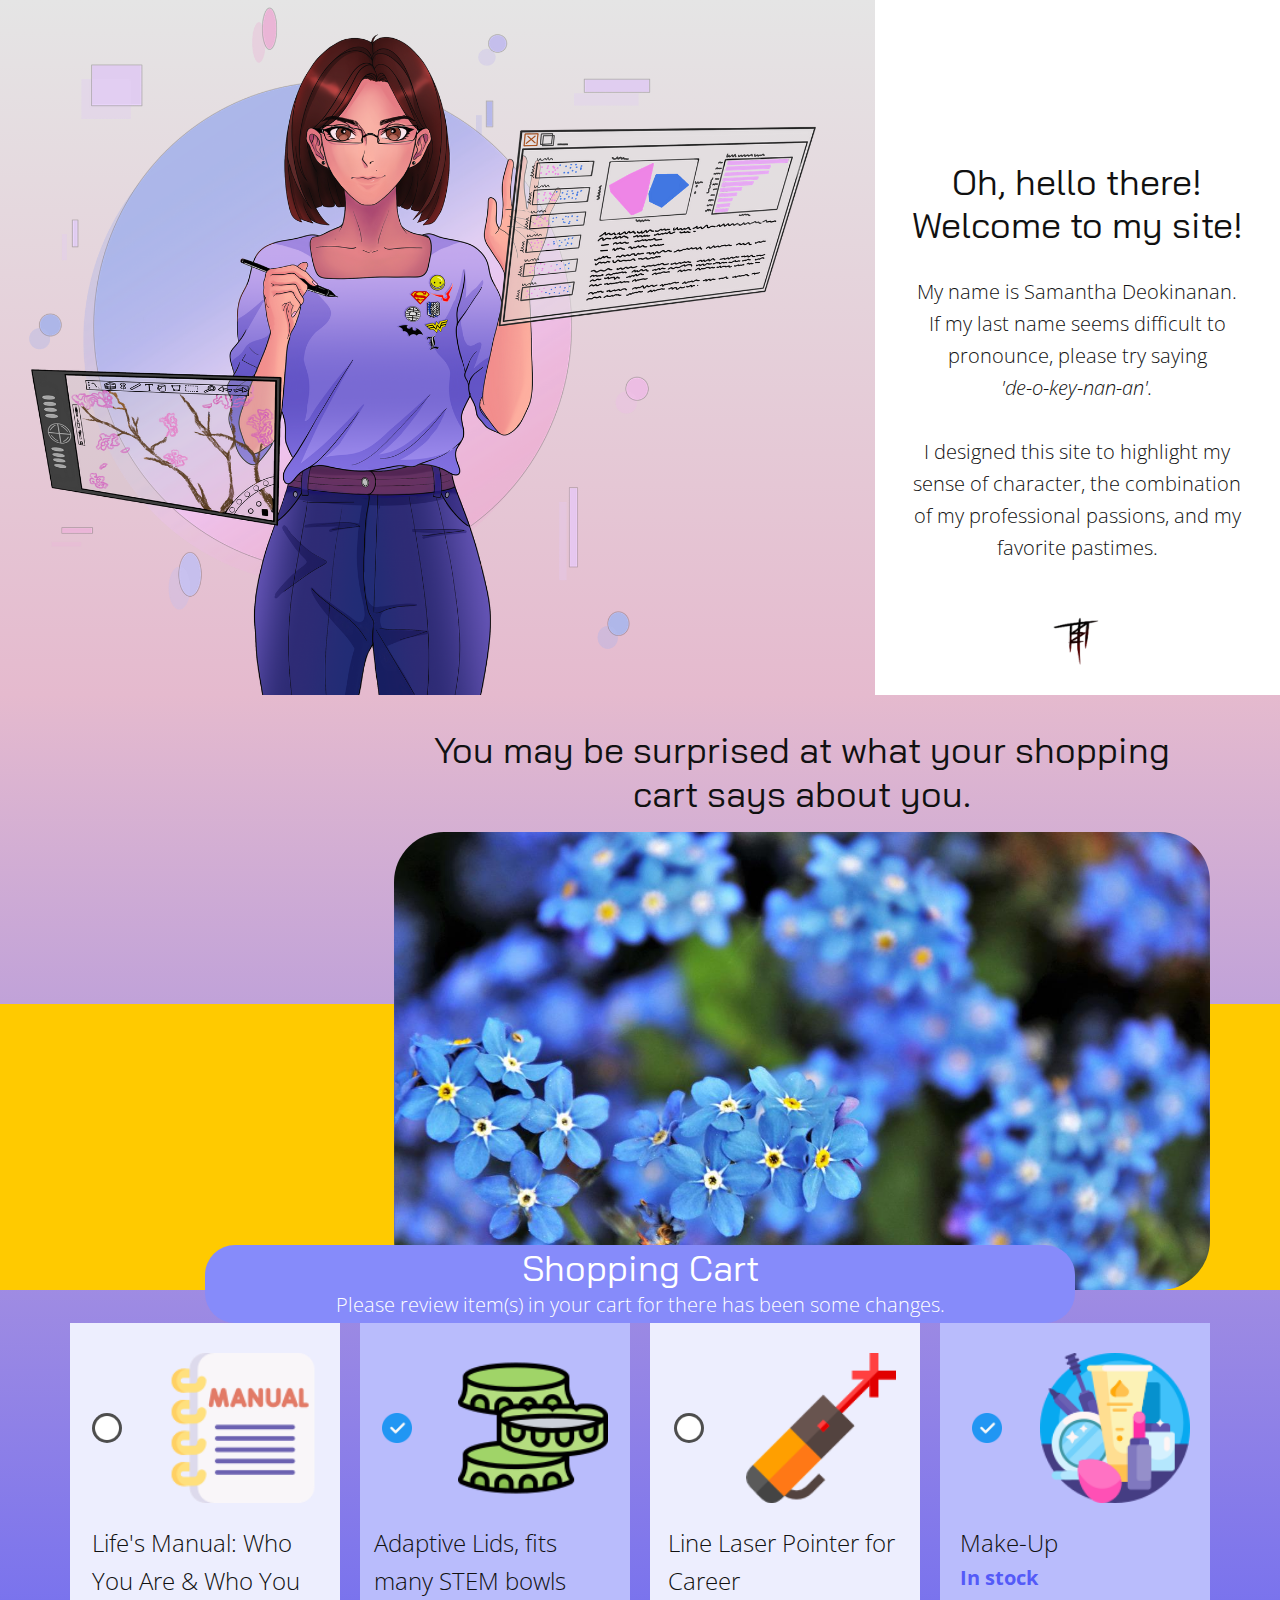
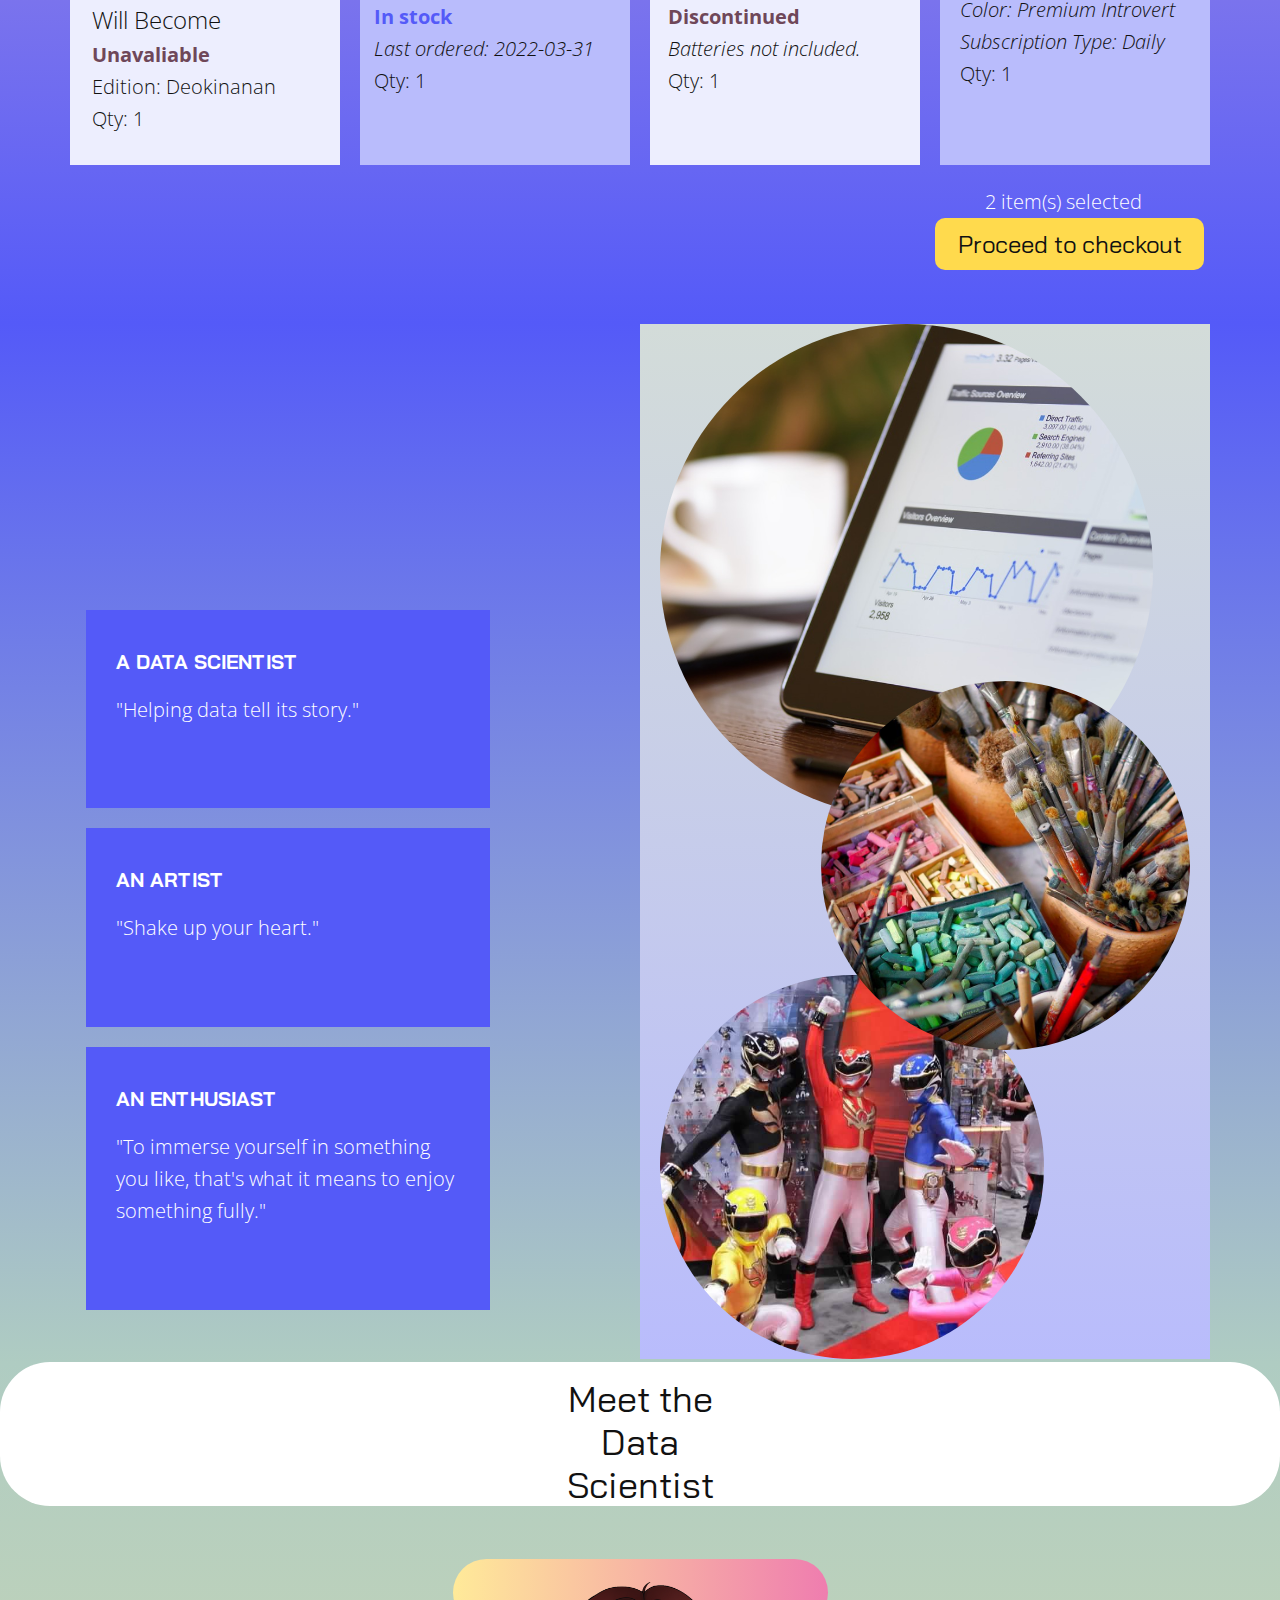
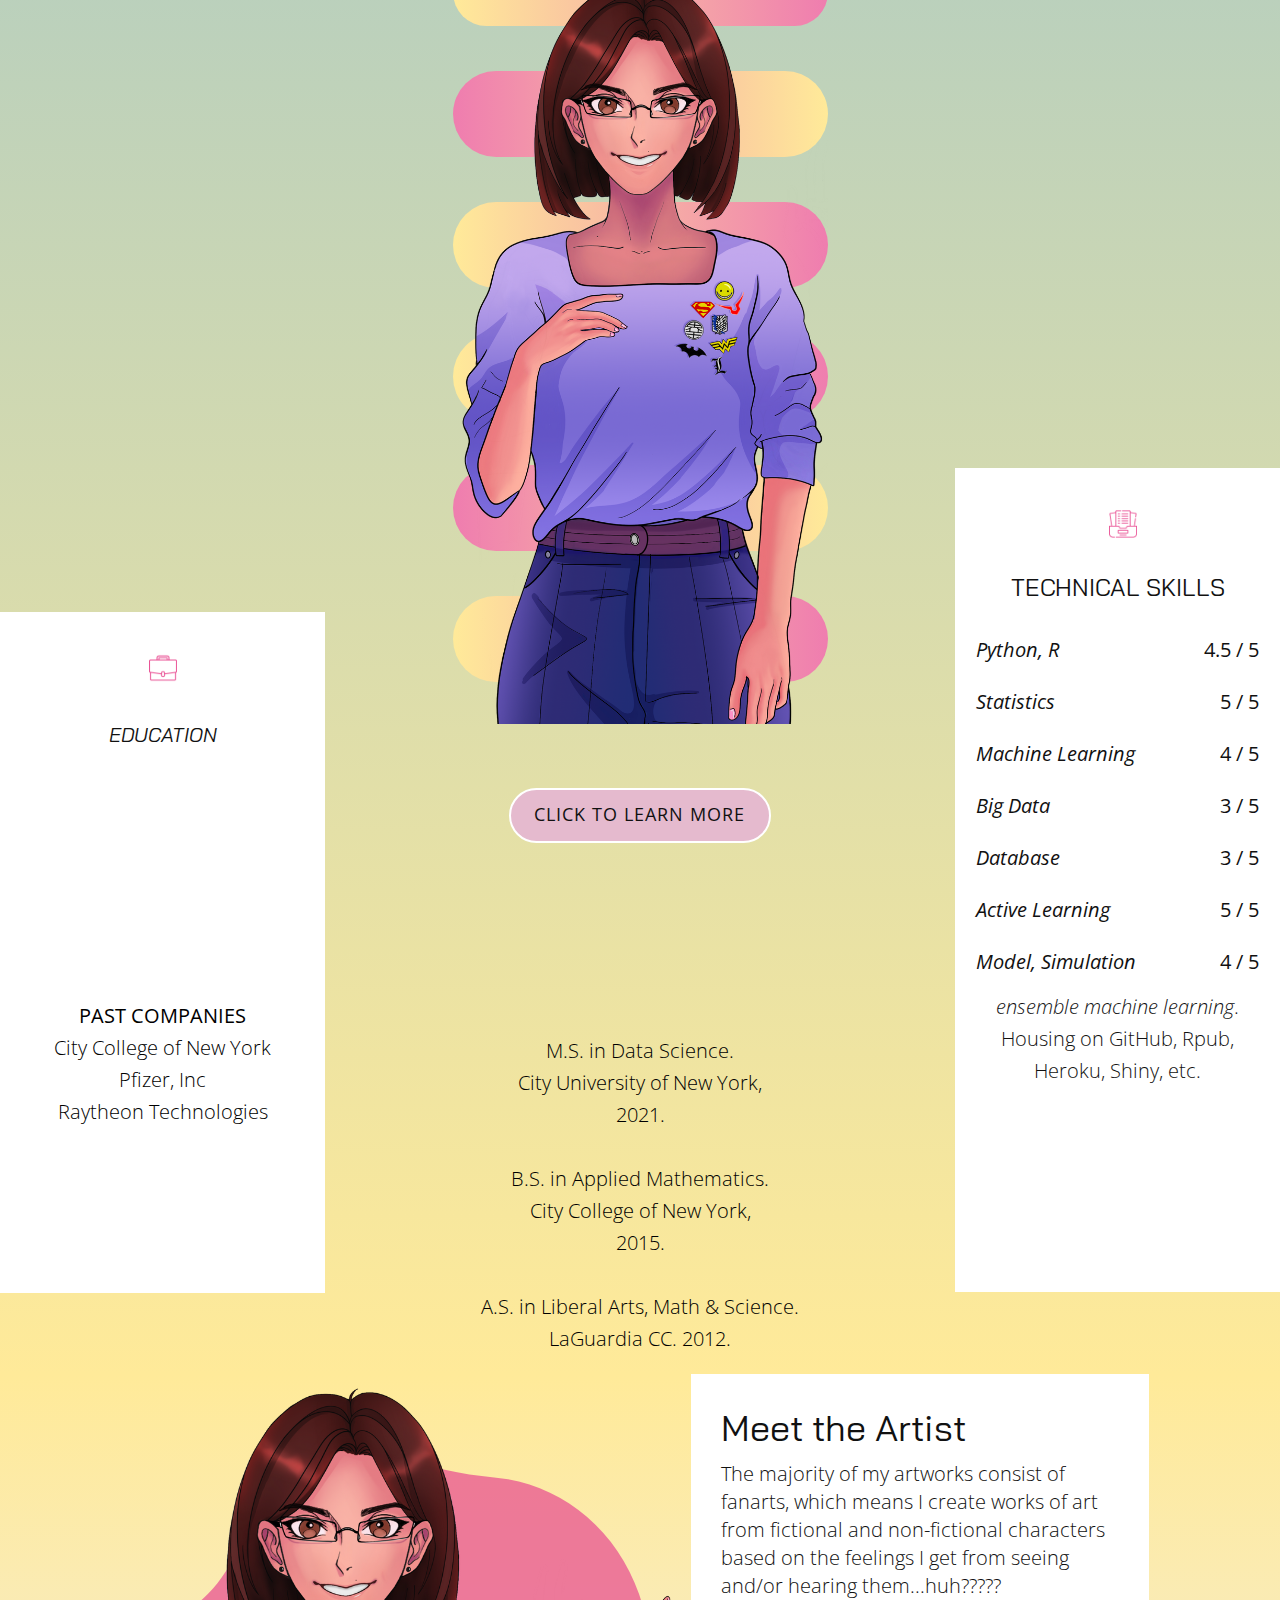
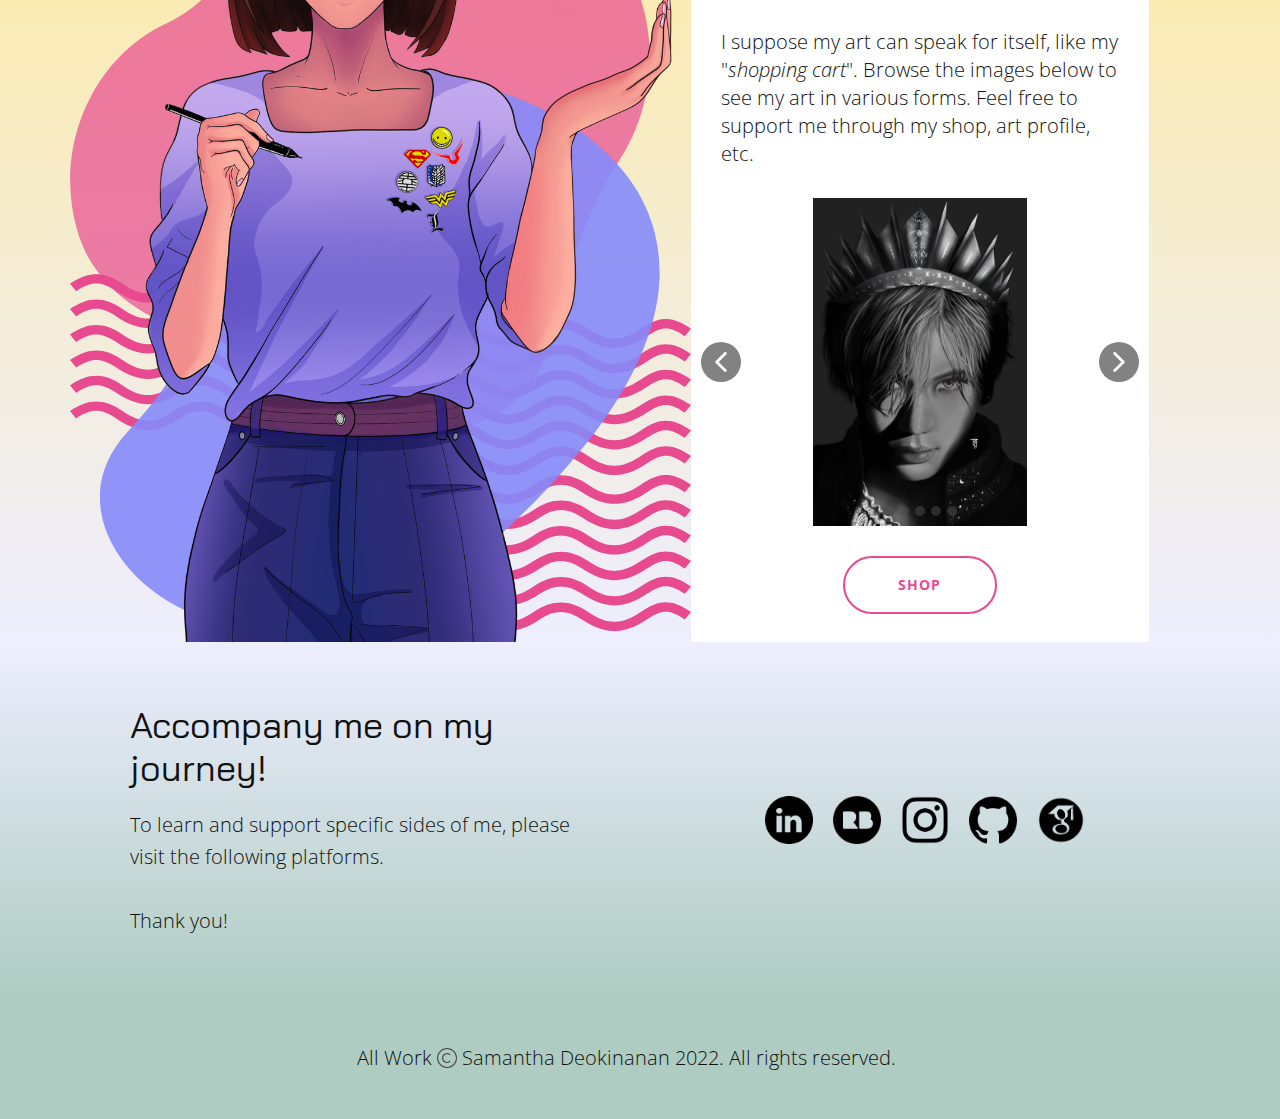
==== commit 22a499ef: "Update index.html" ====
--- a/index.html
+++ b/index.html
@@ -3,7 +3,7 @@
     <meta name="viewport" content="width=device-width, initial-scale=1.0">
     <meta charset="utf-8">
     <meta name="keywords" content="My shopping cart speaks for who I am., Contact">
-    <meta name="description" content="Samantha Deokinanan is an enthusiast of many traits, specifically for data science, and multimedia fanart. ">
+    <meta name="description" content="Samantha Deokinanan is an enthusiast of many traits, specifically for data science, and fanart. ">
     <meta name="page_type" content="np-template-header-footer-from-plugin">
     <title>Samantha Deokinanan</title>
     <link rel="stylesheet" href="pagestyle.css" media="screen">
@@ -11,16 +11,10 @@
     <script class="u-script" type="text/javascript" src="jquery.js" defer=""></script>
     <script class="u-script" type="text/javascript" src="pagestyle.js" defer=""></script>
     <meta property="og:title" content="Samantha Deokinanan">
-    <meta property="og:description" content="Samantha Deokinanan is an enthusiast of many traits, specifically for data science, and multimedia fanart. ">
+    <meta property="og:description" content="Samantha Deokinanan is an enthusiast of many traits, specifically for data science, and fanart. ">
     <meta property="og:image" content="images/intro_self.png">
     <link id="u-theme-google-font" rel="stylesheet" href="https://fonts.googleapis.com/css?family=Open+Sans:300,300i,400,400i,500,500i,600,600i,700,700i,800,800i|Bai+Jamjuree:200,200i,300,300i,400,400i,500,500i,600,600i,700,700i">
-    <link id="u-page-google-font" rel="stylesheet" href="https://fonts.googleapis.com/css?family=Montserrat:100,100i,200,200i,300,300i,400,400i,500,500i,600,600i,700,700i,800,800i,900,900i">
-    
-    
-    
-    
-    
-    
+     
     
     <script type="application/ld+json">{
 		"@context": "http://schema.org",
@@ -42,10 +36,10 @@
               <div class="u-container-layout u-valign-top-lg u-valign-top-xl u-container-layout-2">
                 <h3 class="u-align-center u-text u-text-1">Oh, hello there!<br>Welcome to my site!
                 </h3>
-                <p class="u-align-center u-text u-text-2"> My name is Samantha Deokinanan.<br>I know, my last name may be difficult to pronounce, so you can try saying&nbsp;<br>
+                <p class="u-align-center u-text u-text-2"> My name is Samantha Deokinanan.<br> If my last name seems difficult to pronounce, please try saying <br>
                   <span style="font-style: italic;">'de-o-key-nan-an'.</span>
                   <br>
-                  <br>Here, you'll get to know a bit about who I am, my passions and what my brand, i.e. me, is about.
+                  <br> I designed this site to highlight my sense of character, the combination of my professional passions, and my favorite pastimes.
                 </p>
                 <img class="u-image u-image-default u-preserve-proportions u-image-2" alt="" data-image-width="128" data-image-height="132" src="images/art_signature.png">
               </div>
@@ -54,8 +48,8 @@
         </div>
       </div>
     </section>
-    <section class="u-align-center u-clearfix u-gradient u-section-2" id="carousel_6d9b">
-      <h2 class="u-align-center-md u-align-center-sm u-align-center-xs u-align-right-lg u-align-right-xl u-custom-font u-font-montserrat u-text u-text-1">My shopping cart speaks for who I am.</h2>
+    <section class="u-align-center u-clearfix u-gradient u-valign-middle u-section-2" id="carousel_6d9b">
+      <h3 class="u-align-center u-text u-text-1"> You may be surprised at what your shopping cart says about you. </h3>
       <div class="u-expanded-width u-palette-4-base u-shape u-shape-rectangle u-shape-1"></div>
       <img class="u-image u-image-round u-radius-50 u-image-1" data-image-width="1280" data-image-height="853" src="images/forget_me_not.jpg">
       <div class="u-align-center u-container-style u-expanded-width-xs u-group u-palette-2-light-1 u-radius-30 u-shape-round u-group-1">
@@ -152,21 +146,20 @@
             <div class="u-align-left u-container-style u-list-item u-palette-2-base u-repeater-item u-shape-rectangle u-list-item-1">
               <div class="u-container-layout u-similar-container u-container-layout-2">
                 <h5 class="u-text u-text-5"> A data scientist</h5>
-                <p class="u-text u-text-6">"Helping data tell its story." - career motto.<br>
+                <p class="u-text u-text-6">"Helping data tell its story."<br>
                 </p>
               </div>
             </div>
             <div class="u-align-left u-container-style u-list-item u-palette-2-base u-repeater-item u-shape-rectangle u-list-item-2">
               <div class="u-container-layout u-similar-container u-container-layout-3">
                 <h5 class="u-text u-text-7">an artist</h5>
-                <p class="u-text u-text-8"><i> 니 맘을 흔들어</i>&nbsp; - art concept<br>("Shake up your heart" - lyrics from Everybody by SHINee).
-                </p>
+                <p class="u-text u-text-8">"Shake up your heart."</p>
               </div>
             </div>
             <div class="u-align-left u-container-style u-list-item u-palette-2-base u-repeater-item u-shape-rectangle u-list-item-3">
               <div class="u-container-layout u-similar-container u-container-layout-4">
                 <h5 class="u-text u-text-9"> an Enthusiast</h5>
-                <p class="u-text u-text-10"> "To immerse yourself in something you like, that's what it means to enjoy something fully." - Teppei Kiyoshi, 黒子のバスケ (Kuroko's Basketball)</p>
+                <p class="u-text u-text-10"> "To immerse yourself in something you like, that's what it means to enjoy something fully."</p>
               </div>
             </div>
           </div>
@@ -176,129 +169,132 @@
       
     </section>
     <section class="u-clearfix u-gradient u-section-4" id="carousel_2b1c">
-      <div class="u-clearfix u-sheet u-sheet-1">
-        <div class="u-clearfix u-expanded-width-xs u-gutter-32 u-layout-wrap u-layout-wrap-1">
-          <div class="u-gutter-0 u-layout">
-            <div class="u-layout-row">
-              <div class="u-container-style u-layout-cell u-size-60 u-white u-layout-cell-1">
-                <div class="u-container-layout u-container-layout-1"><span class="u-file-icon u-icon u-spacing-18 u-text-palette-1-base u-icon-1"><img src="images/2.png" alt=""></span>
-                  <h4 class="u-align-center u-text u-text-1">EDUCATION</h4>
-                  <p class="u-align-center u-text u-text-black u-text-2">M.S. in Data Science.<br>City University of New York,<br>2021.<br>
-                    <br>B.S. in Applied Mathematics.<br>City College of New York,<br>2015.<br>
-                    <br>A.S. in Liberal Arts, Math &amp; Science.<br>LaGuardia CC. 2012.
-                  </p>
+      <div class="u-align-center u-container-style u-group u-radius-50 u-shape-round u-white u-group-1">
+        <div class="u-container-layout u-valign-middle u-container-layout-1">
+          <h3 class="u-text u-text-body-color u-text-1">Meet the Data Scientist</h3>
+        </div>
+      </div>
+      <div class="u-expanded-width u-palette-4-base u-shape u-shape-rectangle u-shape-1"></div>
+      <div class="u-list u-list-1">
+        <div class="u-repeater u-repeater-1">
+          <div class="u-container-style u-custom-item u-gradient u-list-item u-radius-50 u-repeater-item u-shape-round u-list-item-1">
+            <div class="u-container-layout u-similar-container u-container-layout-2"></div>
+          </div>
+          <div class="u-container-style u-custom-item u-gradient u-list-item u-radius-50 u-repeater-item u-shape-round u-list-item-2">
+            <div class="u-container-layout u-similar-container u-container-layout-3"></div>
+          </div>
+          <div class="u-container-style u-custom-item u-gradient u-list-item u-radius-50 u-repeater-item u-shape-round u-list-item-3">
+            <div class="u-container-layout u-similar-container u-container-layout-4"></div>
+          </div>
+          <div class="u-container-style u-custom-item u-gradient u-list-item u-radius-50 u-repeater-item u-shape-round u-list-item-4">
+            <div class="u-container-layout u-similar-container u-container-layout-5"></div>
+          </div>
+          <div class="u-container-style u-custom-item u-gradient u-list-item u-radius-50 u-repeater-item u-shape-round u-list-item-5">
+            <div class="u-container-layout u-similar-container u-container-layout-6"></div>
+          </div>
+          <div class="u-container-style u-custom-item u-gradient u-list-item u-radius-50 u-repeater-item u-shape-round u-list-item-6">
+            <div class="u-container-layout u-similar-container u-container-layout-7"></div>
+          </div>
+        </div>
+      </div>
+      <img class="u-image u-image-1" src="images/myself.png" data-image-width="717" data-image-height="1600">
+      <div class="u-clearfix u-gutter-32 u-layout-wrap u-layout-wrap-1">
+        <div class="u-gutter-0 u-layout">
+          <div class="u-layout-row">
+            <div class="u-container-style u-layout-cell u-size-60 u-white u-layout-cell-1">
+              <div class="u-container-layout u-container-layout-8"><span class="u-file-icon u-icon u-text-palette-1-base u-icon-1"><img src="images/2.png" alt=""></span>
+                <h4 class="u-align-center u-text u-text-2">EMPLOYMENT</h4>
+                <p class="u-align-center u-text u-text-black u-text-3">Lockheed Martin - Present<br>
+                  <br>
+                  <span style="font-weight: 400; font-style: normal;">PAST COMPANIES</span>
+                  <br>City College of New York<br>Pfizer, Inc<br> Raytheon Technologies
+                </p>
+              </div>
+            </div>
+          </div>
+        </div>
+      </div>
+      <div class="u-clearfix u-gutter-32 u-layout-wrap u-layout-wrap-2">
+        <div class="u-gutter-0 u-layout">
+          <div class="u-layout-row">
+            <div class="u-container-style u-layout-cell u-size-60 u-white u-layout-cell-2">
+              <div class="u-container-layout u-container-layout-9"><span class="u-file-icon u-icon u-text-palette-1-base u-icon-2"><img src="images/3.png" alt=""></span>
+                <h4 class="u-align-center u-text u-text-4">ANALYTICAL PROJECTS</h4>
+                <p class="u-align-center u-text u-text-5">From <i>areospace</i> to <i>psychology</i>.<br>From <i>inferential statistics</i> to <i>ensemble machine learning</i>.<br>Housing on GitHub, Rpub, Heroku, Shiny, etc.<br>
+                </p>
+              </div>
+            </div>
+          </div>
+        </div>
+      </div>
+      <a href="https://www.linkedin.com/in/samantha-deokinanan-35766295/" class="u-border-2 u-border-hover-white u-border-white u-btn u-btn-round u-button-style u-hover-white u-palette-3-light-1 u-radius-50 u-btn-1" target="_blank">
+        <span style="font-weight: 400;"></span>
+        <span style="font-weight: 400;"> Click To learn More</span>
+      </a>
+      <div class="u-clearfix u-gutter-32 u-layout-wrap u-layout-wrap-3">
+        <div class="u-gutter-0 u-layout">
+          <div class="u-layout-row">
+            <div class="u-container-style u-layout-cell u-size-60 u-white u-layout-cell-3">
+              <div class="u-container-layout u-container-layout-10"><span class="u-align-center u-file-icon u-icon u-icon-rectangle u-spacing-18 u-text-palette-1-base u-icon-3"><img src="images/4.png" alt=""></span>
+                <h4 class="u-align-center u-text u-text-6">TECHNICAL SKILLS</h4>
+                <div class="u-table u-table-responsive u-table-1">
+                  <table class="u-table-entity">
+                    <colgroup>
+                      <col width="74.35%">
+                      <col width="25.65%">
+                    </colgroup>
+                    <tbody class="u-align-left u-table-body u-table-body-1">
+                      <tr style="height: 45px;">
+                        <td class="u-table-cell u-table-cell-1">Python, R</td>
+                        <td class="u-align-right u-table-cell u-table-cell-2">4.5 / 5</td>
+                      </tr>
+                      <tr style="height: 45px;">
+                        <td class="u-table-cell u-table-cell-3">Statistics</td>
+                        <td class="u-align-right u-table-cell u-table-cell-4">5 / 5</td>
+                      </tr>
+                      <tr style="height: 45px;">
+                        <td class="u-table-cell u-table-cell-5">Machine Learning</td>
+                        <td class="u-align-right u-table-cell u-table-cell-6">4 / 5</td>
+                      </tr>
+                      <tr style="height: 45px;">
+                        <td class="u-table-cell u-table-cell-7">Big Data</td>
+                        <td class="u-align-right u-table-cell u-table-cell-8">3 / 5</td>
+                      </tr>
+                      <tr style="height: 45px;">
+                        <td class="u-table-cell u-table-cell-9">Database</td>
+                        <td class="u-align-right u-table-cell u-table-cell-10">3 / 5</td>
+                      </tr>
+                      <tr style="height: 45px;">
+                        <td class="u-table-cell u-table-cell-11">Active Learning</td>
+                        <td class="u-align-right u-table-cell u-table-cell-12">5 / 5</td>
+                      </tr>
+                      <tr style="height: 45px;">
+                        <td class="u-table-cell u-table-cell-13">Model, Simulation</td>
+                        <td class="u-align-right u-table-cell u-table-cell-14">4 / 5</td>
+                      </tr>
+                    </tbody>
+                  </table>
                 </div>
               </div>
             </div>
           </div>
         </div>
-        <div class="u-clearfix u-expanded-width-xs u-gutter-32 u-layout-wrap u-layout-wrap-2">
-          <div class="u-gutter-0 u-layout">
-            <div class="u-layout-row">
-              <div class="u-container-style u-layout-cell u-size-60 u-white u-layout-cell-2">
-                <div class="u-container-layout u-container-layout-2"><span class="u-align-center u-file-icon u-icon u-icon-rectangle u-spacing-18 u-text-palette-1-base u-icon-2"><img src="images/3.png" alt=""></span>
-                  <h4 class="u-align-center u-text u-text-3">TECHNICAL SKILLS</h4>
-                  <div class="u-expanded-width-md u-expanded-width-sm u-expanded-width-xs u-table u-table-responsive u-table-1">
-                    <table class="u-table-entity">
-                      <colgroup>
-                        <col width="74.35%">
-                        <col width="25.65%">
-                      </colgroup>
-                      <tbody class="u-align-left u-table-body u-table-body-1">
-                        <tr style="height: 45px;">
-                          <td class="u-table-cell u-table-cell-1">Python, R</td>
-                          <td class="u-align-right u-table-cell u-table-cell-2">4.5 / 5</td>
-                        </tr>
-                        <tr style="height: 45px;">
-                          <td class="u-table-cell u-table-cell-3">Statistics</td>
-                          <td class="u-align-right u-table-cell u-table-cell-4">5 / 5</td>
-                        </tr>
-                        <tr style="height: 45px;">
-                          <td class="u-table-cell u-table-cell-5">Machine Learning</td>
-                          <td class="u-align-right u-table-cell u-table-cell-6">4 / 5</td>
-                        </tr>
-                        <tr style="height: 45px;">
-                          <td class="u-table-cell u-table-cell-7">Big Data</td>
-                          <td class="u-align-right u-table-cell u-table-cell-8">3 / 5</td>
-                        </tr>
-                        <tr style="height: 45px;">
-                          <td class="u-table-cell u-table-cell-9">Database</td>
-                          <td class="u-align-right u-table-cell u-table-cell-10">3 / 5</td>
-                        </tr>
-                        <tr style="height: 45px;">
-                          <td class="u-table-cell u-table-cell-11">Active Learning</td>
-                          <td class="u-align-right u-table-cell u-table-cell-12">5 / 5</td>
-                        </tr>
-                        <tr style="height: 45px;">
-                          <td class="u-table-cell u-table-cell-13">Model, Simulation</td>
-                          <td class="u-align-right u-table-cell u-table-cell-14">4 / 5</td>
-                        </tr>
-                      </tbody>
-                    </table>
-                  </div>
-                </div>
-              </div>
-            </div>
-          </div>
-        </div>
-        <a href="https://www.linkedin.com/in/samantha-deokinanan-35766295/" class="u-border-2 u-border-hover-white u-border-white u-btn u-btn-round u-button-style u-hover-white u-palette-3-light-1 u-radius-50 u-btn-1" target="_blank">
-          <span style="font-weight: 400;">Click to learn more&nbsp;<br>
-          </span>
-          <span style="font-weight: 400;">on my role as a data Scientist</span>
-        </a>
-        <div class="u-expanded-width-xs u-list u-list-1">
-          <div class="u-repeater u-repeater-1">
-            <div class="u-container-style u-custom-item u-gradient u-list-item u-radius-50 u-repeater-item u-shape-round u-list-item-1">
-              <div class="u-container-layout u-similar-container u-container-layout-3"></div>
-            </div>
-            <div class="u-container-style u-custom-item u-gradient u-list-item u-radius-50 u-repeater-item u-shape-round u-list-item-2">
-              <div class="u-container-layout u-similar-container u-container-layout-4"></div>
-            </div>
-            <div class="u-container-style u-custom-item u-gradient u-list-item u-radius-50 u-repeater-item u-shape-round u-list-item-3">
-              <div class="u-container-layout u-similar-container u-container-layout-5"></div>
-            </div>
-            <div class="u-container-style u-custom-item u-gradient u-list-item u-radius-50 u-repeater-item u-shape-round u-list-item-4">
-              <div class="u-container-layout u-similar-container u-container-layout-6"></div>
-            </div>
-            <div class="u-container-style u-custom-item u-gradient u-list-item u-radius-50 u-repeater-item u-shape-round u-list-item-5">
-              <div class="u-container-layout u-similar-container u-container-layout-7"></div>
-            </div>
-            <div class="u-container-style u-custom-item u-gradient u-list-item u-radius-50 u-repeater-item u-shape-round u-list-item-6">
-              <div class="u-container-layout u-similar-container u-container-layout-8"></div>
-            </div>
-          </div>
-        </div>
-        <img class="u-expanded-width-xs u-image u-image-1" src="images/myself.png" data-image-width="717" data-image-height="1600">
-        <div class="u-clearfix u-expanded-width-xs u-gutter-32 u-layout-wrap u-layout-wrap-3">
-          <div class="u-gutter-0 u-layout">
-            <div class="u-layout-row">
-              <div class="u-container-style u-layout-cell u-size-60 u-white u-layout-cell-3">
-                <div class="u-container-layout u-container-layout-9"><span class="u-file-icon u-icon u-text-palette-1-base u-icon-3"><img src="images/4.png" alt=""></span>
-                  <h4 class="u-align-center u-text u-text-4">ANALYTICAL PROJECTS</h4>
-                  <p class="u-align-center u-text u-text-5">From <i>areospace</i> to <i>psychology</i>.<br>From <i>inferential statistics</i> to <i>ensemble machine learning</i>.<br>Housing on GitHub, Rpub, Heroku, Shiny, etc.<br>
-                  </p>
-                </div>
-              </div>
-            </div>
-          </div>
-        </div>
-        <div class="u-clearfix u-expanded-width-xs u-gutter-32 u-layout-wrap u-layout-wrap-4">
-          <div class="u-gutter-0 u-layout">
-            <div class="u-layout-row">
-              <div class="u-container-style u-layout-cell u-size-60 u-white u-layout-cell-4">
-                <div class="u-container-layout u-container-layout-10"><span class="u-file-icon u-icon u-text-palette-1-base u-icon-4"><img src="images/5.png" alt=""></span>
-                  <h4 class="u-align-center u-text u-text-6">EMPLOYMENT</h4>
-                  <p class="u-align-center u-text u-text-black u-text-7">Lockheed Martin - Present<br>
-                    <br>
-                    <span style="font-weight: 400; font-style: normal;">PAST COMPANIES</span>
-                    <br>City College of New York<br>Pfizer, Inc<br> Raytheon Technologies
-                  </p>
-                </div>
-              </div>
-            </div>
-          </div>
-        </div>
-      </div>
+      </div>
+      <div class="u-clearfix u-gutter-32 u-layout-wrap u-layout-wrap-4">
+        <div class="u-gutter-0 u-layout">
+          <div class="u-layout-row">
+            <div class="u-container-style u-layout-cell u-size-60 u-white u-layout-cell-4">
+              <div class="u-container-layout u-container-layout-11"><span class="u-file-icon u-icon u-spacing-18 u-text-palette-1-base u-icon-4"><img src="images/5.png" alt=""></span>
+                <h4 class="u-align-center u-text u-text-7">EDUCATION</h4>
+              </div>
+            </div>
+          </div>
+        </div>
+      </div>
+      <p class="u-align-center u-text u-text-black u-text-8">M.S. in Data Science.<br>City University of New York,<br>2021.<br>
+        <br>B.S. in Applied Mathematics.<br>City College of New York,<br>2015.<br>
+        <br>A.S. in Liberal Arts, Math &amp; Science.<br>LaGuardia CC. 2012.
+      </p>
     </section>
     <section class="u-align-center u-clearfix u-gradient u-section-5" id="carousel_db9a">
       <div class="u-clearfix u-sheet u-valign-middle-xl u-sheet-1">
@@ -378,8 +374,8 @@
               <div class="u-align-left u-container-style u-layout-cell u-size-27 u-white u-layout-cell-2">
                 <div class="u-container-layout u-container-layout-2">
                   <h3 class="u-text u-text-1">Meet the Artist</h3>
-                  <p class="u-text u-text-2">My artworks comprise mainly of fanarts, meaning that I recreate fictional and non-fictional characters into a piece of art based on the feelings I get from that sight and/or sound...wHaT???<br>
-                    <br>Maybe, like my "<span style="font-style: italic;">shopping cart</span>", my art can speak for itself. Have a look below at various forms of my art. If you like what you see, please consider supporting me via my shop, art profile, etc.
+                  <p class="u-text u-text-2"> The majority of my artworks consist of fanarts, which means I create works of art from fictional and non-fictional characters based on the feelings I get from seeing and/or hearing them...huh?????<br>
+                    <br>I suppose my art can speak for itself, like my "<span style="font-style: italic;">shopping cart</span>". Browse the images below to see my art in various forms. Feel free to support me through my shop, art profile, etc.
                   </p>
                   <div class="u-carousel u-expanded-width u-gallery u-gallery-slider u-layout-carousel u-lightbox u-no-transition u-show-text-on-hover u-gallery-1" data-interval="3000" data-u-ride="carousel" id="carousel-dc9e">
                     <ol class="u-absolute-hcenter u-carousel-indicators u-carousel-indicators-1">
@@ -476,8 +472,8 @@
             <div class="u-layout-row">
               <div class="u-align-left u-container-style u-layout-cell u-left-cell u-size-30 u-layout-cell-1">
                 <div class="u-container-layout u-container-layout-1">
-					<h3 class="u-text u-text-default u-text-1">Accompany me on my journey!</h3>
-						<p class="u-text u-text-2">To learn and support specific sides of me, please visit the following platforms. <br>
+                  <h3 class="u-text u-text-default u-text-1"> Accompany me on my journey!</h3>
+                  <p class="u-text u-text-2"> To learn and support specific sides of me, please visit the following platforms.<br>
                     <br>Thank you!
                   </p>
                 </div>
@@ -487,11 +483,11 @@
                   <div class="u-social-icons u-spacing-20 u-social-icons-1">
                     <a class="u-social-url" target="_blank" data-type="Custom" title="LinkedIn" href="https://www.linkedin.com/in/samantha-deokinanan-35766295/"><span class="u-file-icon u-icon u-social-custom u-social-icon u-icon-1"><img src="images/linkedin.png" alt=""></span>
                     </a>
-                    <a class="u-social-url" title="Redbubble" target="_blank" href="https://www.redbubble.com/people/greeneyefirefly/shop"><span class="u-file-icon u-icon u-social-custom u-social-icon u-icon-2"><img src="images/redbubble.png" alt=""></span>
-                    </a>
-                    <a class="u-social-url" target="_blank" data-type="Custom" title="Instagram" href="https://www.instagram.com/sam13hope_life/"><span class="u-file-icon u-icon u-social-custom u-social-icon u-icon-3"><img src="images/instagram.png" alt=""></span>
-                    </a>
-                    <a class="u-social-url" title="GitHub" target="_blank" href="https://github.com/greeneyefirefly"><span class="u-file-icon u-icon u-social-custom u-social-icon u-icon-4"><img src="images/github.png" alt=""></span>
+                    <a class="u-social-url" title="RedBubble" target="_blank" href="https://www.redbubble.com/people/greeneyefirefly/shop"><span class="u-file-icon u-icon u-social-facebook u-social-icon u-icon-2"><img src="images/redbubble.png" alt=""></span>
+                    </a>
+                    <a class="u-social-url" target="_blank" data-type="Instagram" title="Instagram" href="https://www.instagram.com/sam13hope_life/"><span class="u-file-icon u-icon u-social-icon u-social-instagram u-icon-3"><img src="images/instagram.png" alt=""></span>
+                    </a>
+                    <a class="u-social-url" title="GitHub" target="_blank" href="https://github.com/greeneyefirefly"><span class="u-file-icon u-icon u-social-icon u-social-twitter u-icon-4"><img src="images/github.png" alt=""></span>
                     </a>
                     <a class="u-social-url" target="_blank" data-type="Custom" title="Google Scholar" href="https://scholar.google.com/scholar?q=author:%22Deokinanan%20Samantha%22"><span class="u-file-icon u-icon u-social-custom u-social-icon u-icon-5"><img src="images/google_scholar.png" alt=""></span>
                     </a>
@@ -503,11 +499,10 @@
         </div>
       </div>
     </section>
-    
     
     <footer class="u-align-center u-clearfix u-footer u-palette-5-light-1 u-footer" id="sec-5185"><div class="u-align-left u-clearfix u-sheet u-valign-middle u-sheet-1">
         <p class="u-align-center-xs u-text u-text-1">All Work&nbsp;<span class="u-file-icon u-icon u-text-grey-70 u-icon-1"><img src="images/6.png" alt=""></span> Samantha Deokinanan 2022. All rights reserved.
         </p>
       </div></footer>
-  
+
 </body></html>
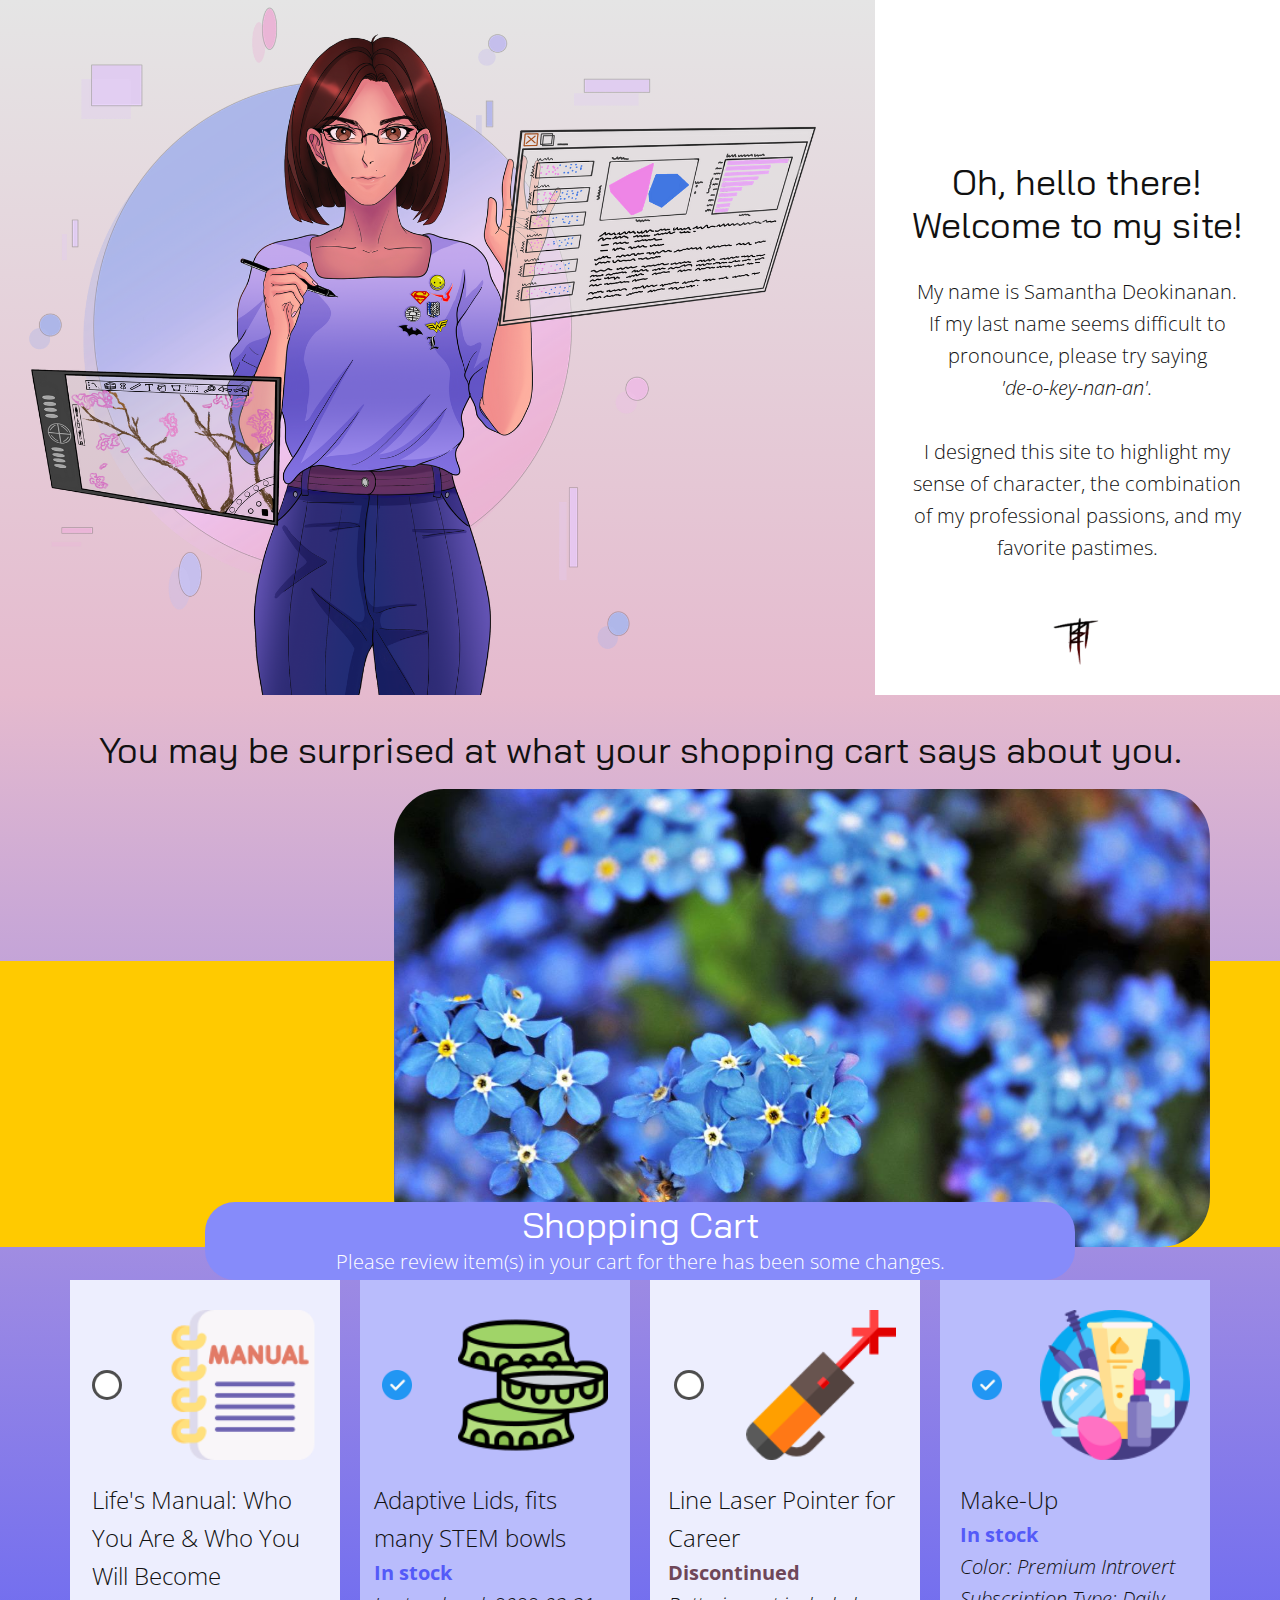
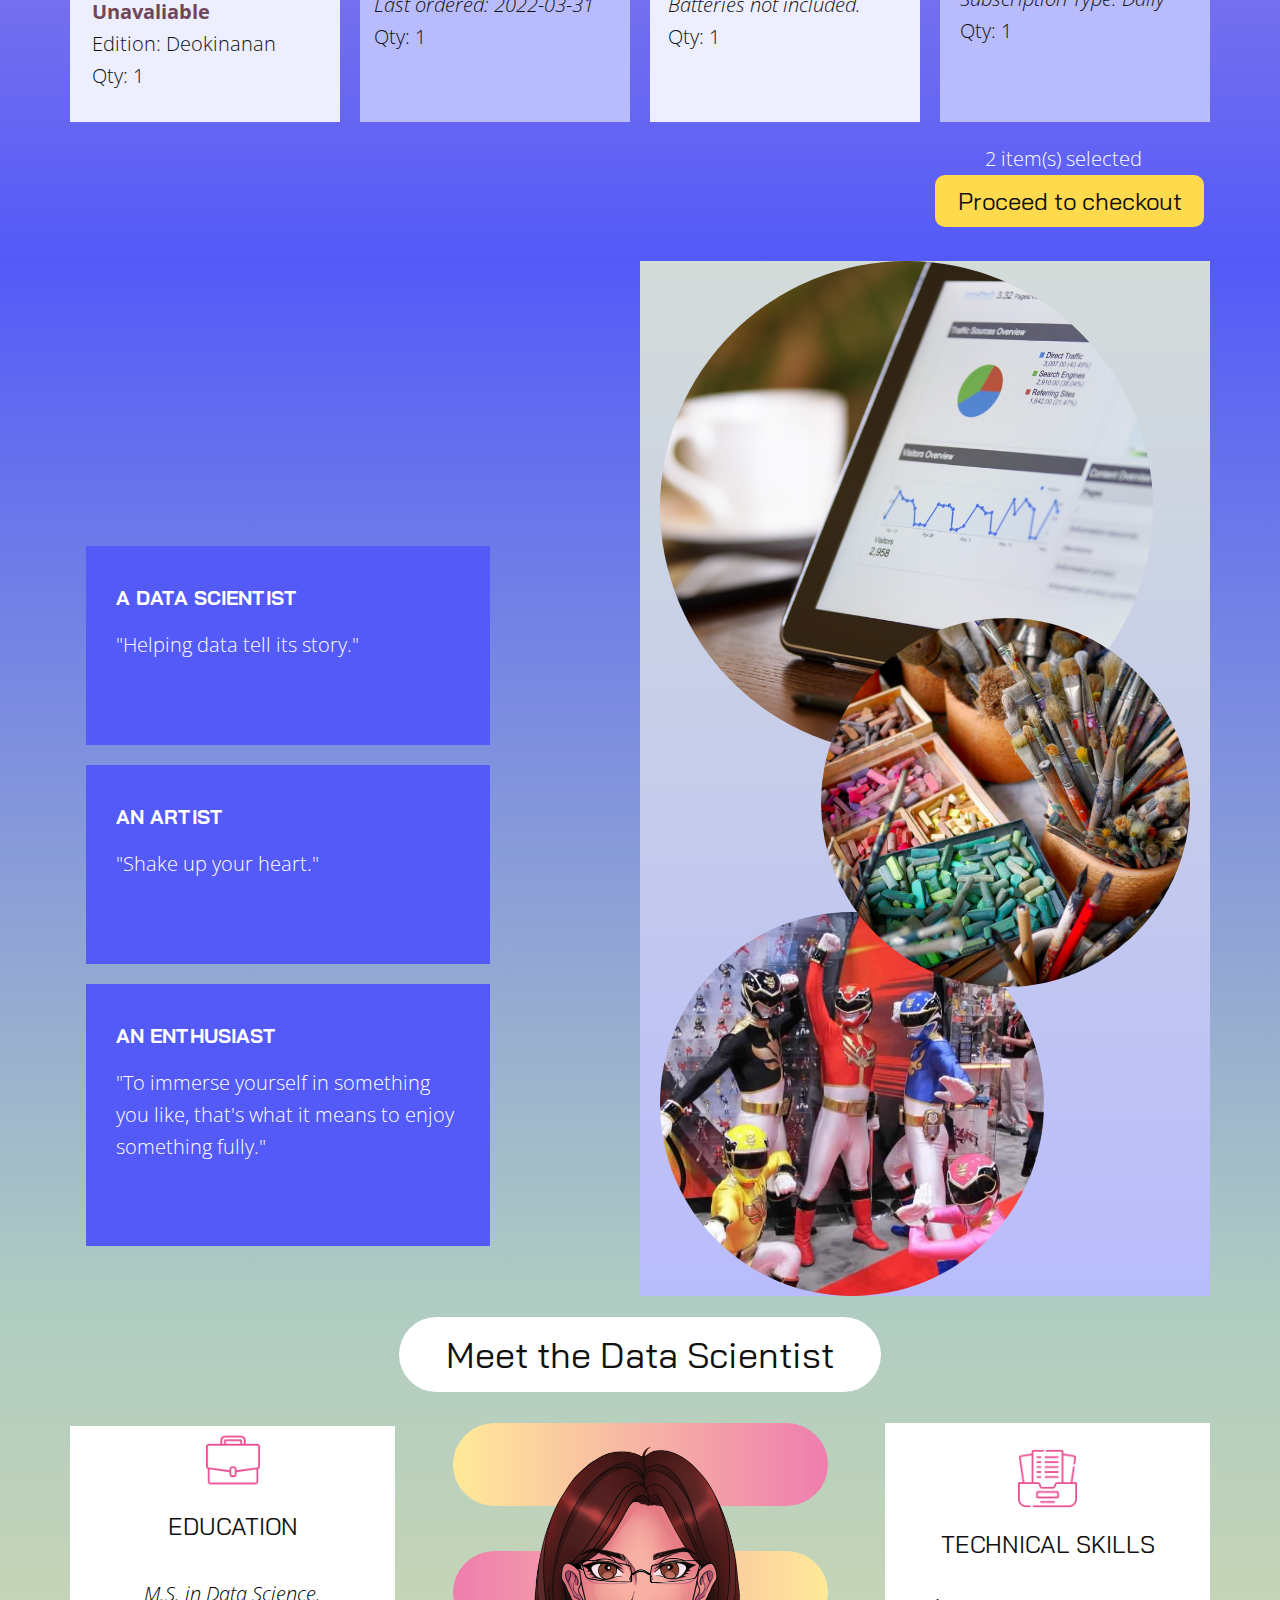
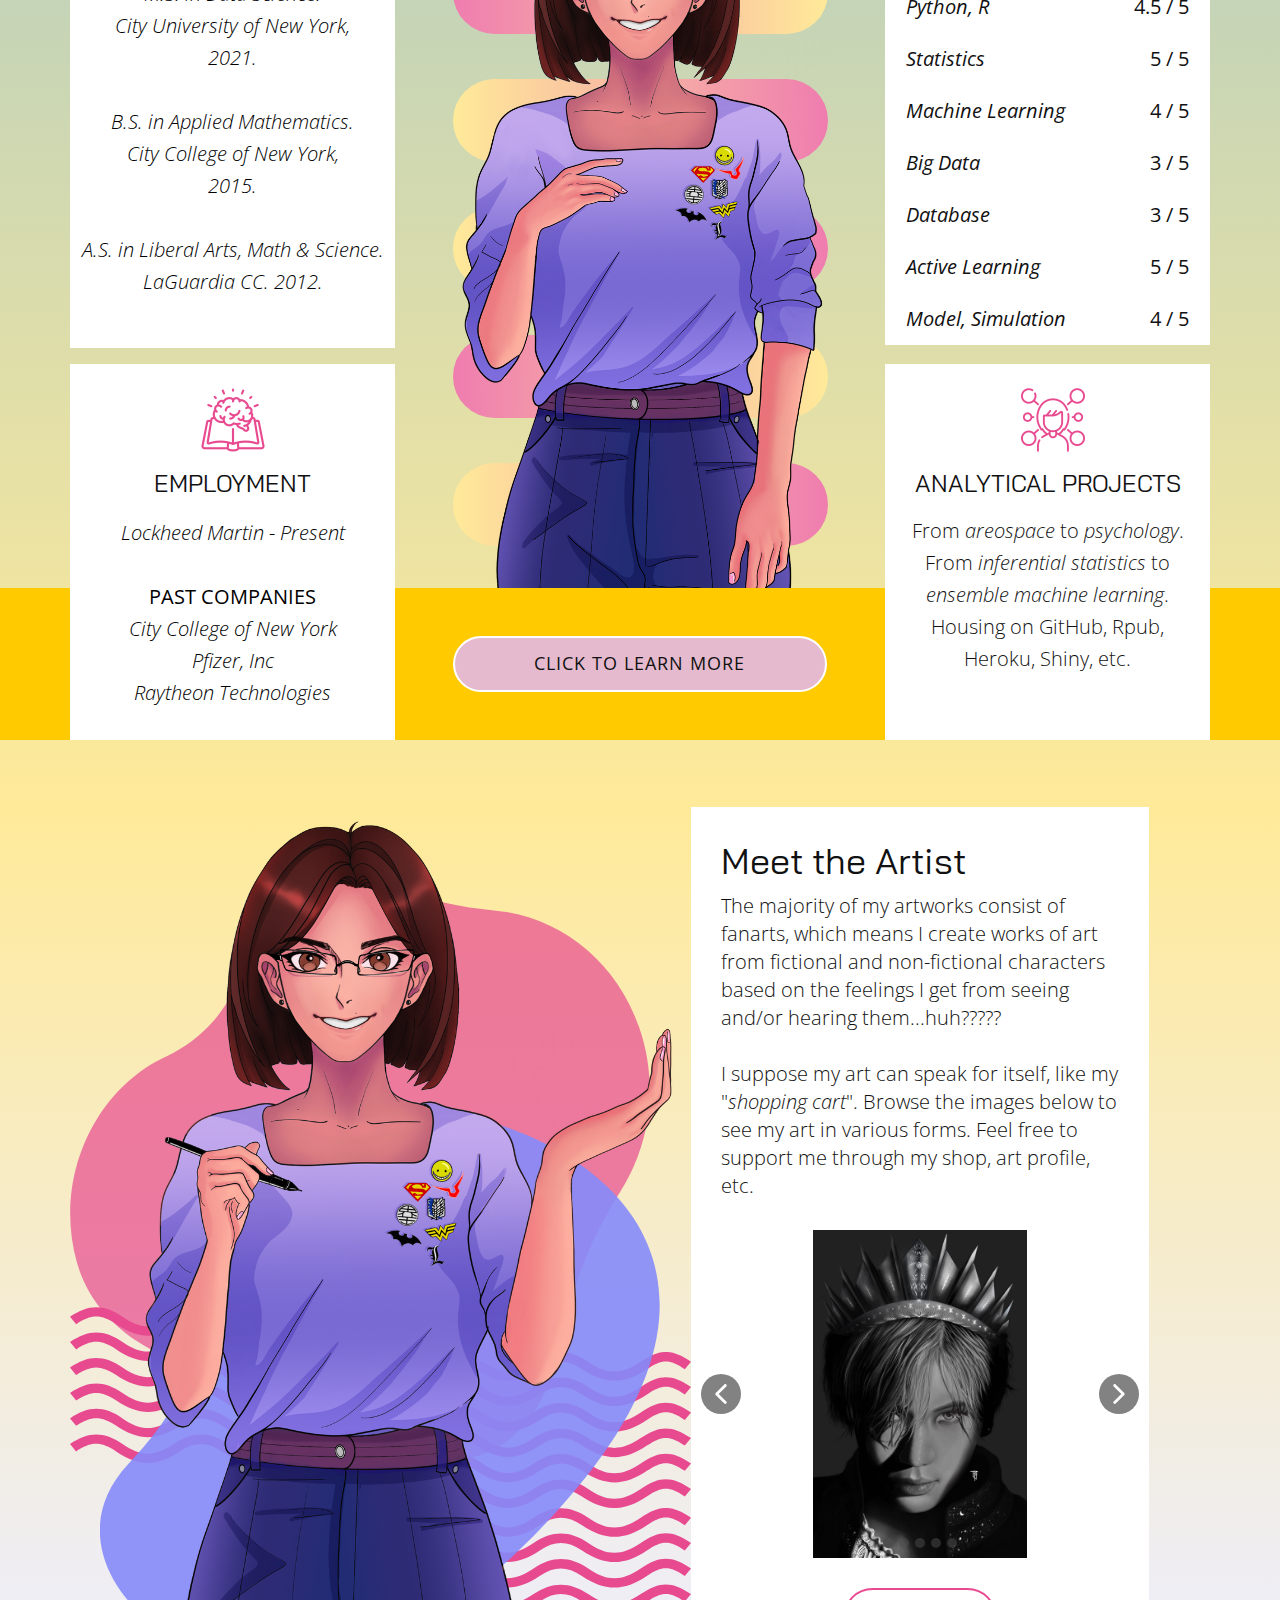
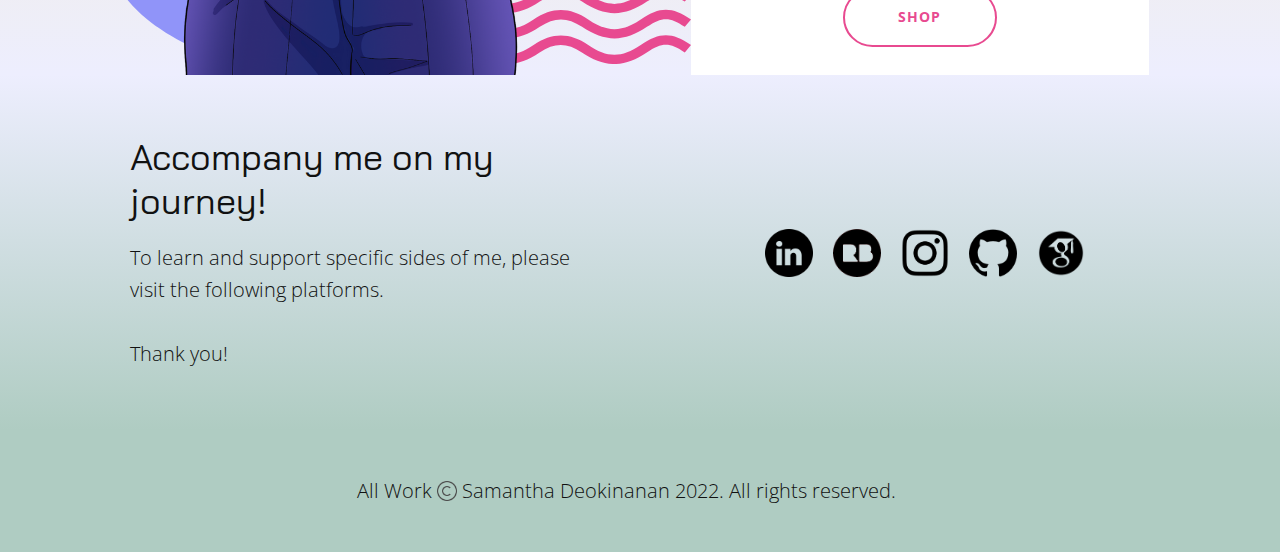
==== commit 3706c697: "Add files via upload" ====
--- a/index.html
+++ b/index.html
@@ -24,7 +24,7 @@
     <meta name="theme-color" content="#e84a90">
     <meta property="og:type" content="website">
   </head>
-  <body class="u-body u-xl-mode">
+  <body data-home-page="Home.html" data-home-page-title="Home" class="u-body u-xl-mode">
     <section class="u-align-center u-clearfix u-gradient u-valign-middle u-section-1" id="carousel_800e">
       <div class="u-clearfix u-expanded-width u-layout-wrap u-layout-wrap-1">
         <div class="u-gutter-0 u-layout">
@@ -500,9 +500,10 @@
       </div>
     </section>
     
+    
     <footer class="u-align-center u-clearfix u-footer u-palette-5-light-1 u-footer" id="sec-5185"><div class="u-align-left u-clearfix u-sheet u-valign-middle u-sheet-1">
         <p class="u-align-center-xs u-text u-text-1">All Work&nbsp;<span class="u-file-icon u-icon u-text-grey-70 u-icon-1"><img src="images/6.png" alt=""></span> Samantha Deokinanan 2022. All rights reserved.
         </p>
       </div></footer>
 
-</body></html>
+</body></html>--- a/Home.css
+++ b/Home.css
@@ -138,14 +138,11 @@
   }
 } .u-section-2 {
   background-image: linear-gradient(#e5bace, #545af8);
-  min-height: 1179px;
+  min-height: 1163px;
 }
 
 .u-section-2 .u-text-1 {
-  font-size: 2.25rem;
-  background-image: none;
-  font-weight: normal;
-  margin: 33px calc(((100% - 1140px) / 2) + 40px) 0 calc(((100% - 1140px) / 2) + 364px);
+  margin: 33px 50px 0;
 }
 
 .u-section-2 .u-shape-1 {
@@ -302,7 +299,7 @@
   width: 269px;
   background-image: none;
   min-height: 52px;
-  margin: 0 calc(((100% - 1140px) / 2) + 6px) 53px auto;
+  margin: 0 calc(((100% - 1140px) / 2) + 6px) 33px auto;
 }
 
 .u-section-2 .u-container-layout-6 {
@@ -319,8 +316,9 @@
   }
 
   .u-section-2 .u-text-1 {
+    font-weight: normal;
     margin-right: calc(((100% - 940px) / 2));
-    margin-left: calc(((100% - 940px) / 2) + 204px);
+    margin-left: 0;
   }
 
   .u-section-2 .u-image-1 {
@@ -387,7 +385,7 @@
 
   .u-section-2 .u-group-1 {
     width: 720px;
-    margin-top: 9px;
+    margin-top: -8px;
   }
 
   .u-section-2 .u-layout-wrap-1 {
@@ -427,7 +425,6 @@
   }
 
   .u-section-2 .u-text-8 {
-    margin-top: 30px;
     margin-right: calc(((100% - 720px) / 2));
     margin-left: calc(((100% - 720px) / 2) + 525px);
   }
@@ -455,6 +452,7 @@
 
   .u-section-2 .u-group-1 {
     width: 540px;
+    margin-top: 132px;
   }
 
   .u-section-2 .u-container-layout-1 {
@@ -535,24 +533,17 @@
   }
 
   .u-section-2 .u-text-1 {
-    font-size: 1.5rem;
     margin-top: 14px;
-  }
-
-  .u-section-2 .u-shape-1 {
-    margin-top: 98px;
   }
 
   .u-section-2 .u-image-1 {
     width: 340px;
     height: 191px;
-    margin-top: -381px;
     margin-right: calc(((100% - 340px) / 2));
   }
 
   .u-section-2 .u-group-1 {
     min-height: 94px;
-    margin-top: -30px;
     margin-right: initial;
     margin-left: initial;
     width: auto;
@@ -605,9 +596,7 @@
   }
 
   .u-section-2 .u-group-2 {
-    margin-top: 13px;
     margin-right: auto;
-    margin-bottom: 37px;
   }
 } .u-section-3 {
   background-image: linear-gradient(#545af8, #afccc2);
@@ -719,7 +708,7 @@
 }
 
 .u-section-3 .u-text-6 {
-  margin: 20px 0 0;
+  margin: 19px 0 0;
 }
 
 .u-section-3 .u-list-item-2 {
@@ -738,7 +727,7 @@
 }
 
 .u-section-3 .u-text-8 {
-  margin: 20px 0 0;
+  margin: 19px 0 0;
 }
 
 .u-section-3 .u-list-item-3 {
@@ -757,7 +746,7 @@
 }
 
 .u-section-3 .u-text-10 {
-  margin: 20px 0 0;
+  margin: 19px 0 0;
 }
 
 @media (max-width: 1199px) {
@@ -1066,150 +1055,159 @@
   transform: rotate(0deg) scale(1) translateX(0px) translateY(0px) !important;
 } .u-section-4 {
   background-image: linear-gradient(#afccc2, #ffea99);
-}
-
-.u-section-4 .u-sheet-1 {
-  min-height: 1046px;
+  min-height: 1109px;
+}
+
+.u-section-4 .u-group-1 {
+  width: 482px;
+  min-height: 75px;
+  height: auto;
+  margin: 19px auto 0 calc(((100% - 1140px) / 2) + 329px);
+}
+
+.u-section-4 .u-container-layout-1 {
+  padding-left: 30px;
+  padding-right: 30px;
+}
+
+.u-section-4 .u-text-1 {
+  margin: 0;
+}
+
+.u-section-4 .u-shape-1 {
+  height: 152px;
+  margin-top: 796px;
+  margin-bottom: 0;
+  background-image: none;
+}
+
+.u-section-4 .u-list-1 {
+  width: 375px;
+  height: auto;
+  min-height: 723px;
+  margin: -917px auto 0 calc(((100% - 1140px) / 2) + 383px);
+}
+
+.u-section-4 .u-repeater-1 {
+  grid-gap: 45px 45px;
+  grid-template-columns: 100%;
+  min-height: 723px;
+}
+
+.u-section-4 .u-list-item-1 {
+  background-image: linear-gradient(to right, #ffea99, #ef7daf);
+}
+
+.u-section-4 .u-container-layout-2 {
+  padding: 10px;
+}
+
+.u-section-4 .u-list-item-2 {
+  background-image: linear-gradient(to right, #ef7daf, #ffea99);
+}
+
+.u-section-4 .u-container-layout-3 {
+  padding: 10px;
+}
+
+.u-section-4 .u-list-item-3 {
+  background-image: linear-gradient(to right, #ffea99, #ef7daf);
+}
+
+.u-section-4 .u-container-layout-4 {
+  padding: 10px;
+}
+
+.u-section-4 .u-list-item-4 {
+  background-image: linear-gradient(to right, #ffea99, #ef7daf);
+}
+
+.u-section-4 .u-container-layout-5 {
+  padding: 10px;
+}
+
+.u-section-4 .u-list-item-5 {
+  background-image: linear-gradient(to right, #ef7daf, #ffea99);
+}
+
+.u-section-4 .u-container-layout-6 {
+  padding: 10px;
+}
+
+.u-section-4 .u-list-item-6 {
+  background-image: linear-gradient(to right, #ffea99, #ef7daf);
+}
+
+.u-section-4 .u-container-layout-7 {
+  padding: 10px;
+}
+
+.u-section-4 .u-image-1 {
+  object-position: 50% 2.21%;
+  width: 375px;
+  height: 750px;
+  margin: -708px auto 0 calc(((100% - 1140px) / 2) + 383px);
 }
 
 .u-section-4 .u-layout-wrap-1 {
   width: 325px;
-  margin: 47px auto 0 0;
+  margin: -224px auto 0 calc(((100% - 1140px) / 2));
 }
 
 .u-section-4 .u-layout-cell-1 {
-  min-height: 554px;
+  min-height: 408px;
   background-image: none;
 }
 
-.u-section-4 .u-container-layout-1 {
+.u-section-4 .u-container-layout-8 {
   padding: 0;
 }
 
 .u-section-4 .u-icon-1 {
-  height: 74px;
-  width: 75px;
+  width: 64px;
+  height: 64px;
+  margin: 24px auto 0;
+}
+
+.u-section-4 .u-text-2 {
+  width: 259px;
   margin: 17px auto 0;
-  padding: 10px;
-}
-
-.u-section-4 .u-text-1 {
+}
+
+.u-section-4 .u-text-3 {
+  font-style: italic;
+  line-height: 1.6;
+  font-size: 1.25rem;
+  margin: 19px 0 0;
+}
+
+.u-section-4 .u-layout-wrap-2 {
+  width: 325px;
+  margin: -376px calc(((100% - 1140px) / 2)) 0 auto;
+}
+
+.u-section-4 .u-layout-cell-2 {
+  min-height: 408px;
+}
+
+.u-section-4 .u-container-layout-9 {
+  padding: 0;
+}
+
+.u-section-4 .u-icon-2 {
+  width: 64px;
+  height: 64px;
+  margin: 24px 125px 0 auto;
+}
+
+.u-section-4 .u-text-4 {
   text-transform: none;
   letter-spacing: normal;
-  width: 221px;
-  margin: 15px auto 0;
-}
-
-.u-section-4 .u-text-2 {
-  font-style: italic;
-  font-size: 1.25rem;
-  margin: 26px 0 0;
-}
-
-.u-section-4 .u-layout-wrap-2 {
-  width: 325px;
-  margin: -522px 0 0 auto;
-}
-
-.u-section-4 .u-layout-cell-2 {
-  min-height: 553px;
-}
-
-.u-section-4 .u-container-layout-2 {
-  padding: 0;
-}
-
-.u-section-4 .u-icon-2 {
-  height: 75px;
-  width: 75px;
-  margin: 18px auto 0;
-  padding: 8px;
-}
-
-.u-section-4 .u-text-3 {
-  text-transform: none;
-  letter-spacing: normal;
-  margin: 14px 0 0;
-}
-
-.u-section-4 .u-table-1 {
-  width: 303px;
-  margin: 22px auto 0;
-}
-
-.u-block-319e-131 {
-  height: 46px;
-}
-
-.u-section-4 .u-table-body-1 {
-  font-size: 1.25rem;
-}
-
-.u-section-4 .u-table-cell-1 {
-  font-size: 1.25rem;
-  font-style: italic;
-}
-
-.u-section-4 .u-table-cell-2 {
-  font-size: 1.25rem;
-}
-
-.u-section-4 .u-table-cell-3 {
-  font-size: 1.25rem;
-  font-style: italic;
-}
-
-.u-section-4 .u-table-cell-4 {
-  font-size: 1.25rem;
-}
-
-.u-section-4 .u-table-cell-5 {
-  font-size: 1.25rem;
-  font-style: italic;
-}
-
-.u-section-4 .u-table-cell-6 {
-  font-size: 1.25rem;
-}
-
-.u-section-4 .u-table-cell-7 {
-  font-size: 1.25rem;
-  font-style: italic;
-}
-
-.u-section-4 .u-table-cell-8 {
-  font-size: 1.25rem;
-}
-
-.u-section-4 .u-table-cell-9 {
-  font-size: 1.25rem;
-  font-style: italic;
-}
-
-.u-section-4 .u-table-cell-10 {
-  font-size: 1.25rem;
-}
-
-.u-section-4 .u-table-cell-11 {
-  font-size: 1.25rem;
-  font-style: italic;
-}
-
-.u-section-4 .u-table-cell-12 {
-  font-size: 1.25rem;
-}
-
-.u-section-4 .u-table-cell-13 {
-  font-size: 1.25rem;
-  font-style: italic;
-}
-
-.u-section-4 .u-table-cell-14 {
-  font-size: 1.25rem;
-}
-
-.u-block-319e-148 {
-  height: 46px;
+  margin: 17px 0 0;
+}
+
+.u-section-4 .u-text-5 {
+  margin: 17px 22px 0;
 }
 
 .u-section-4 .u-btn-1 {
@@ -1220,171 +1218,194 @@
   letter-spacing: 1px;
   background-image: none;
   align-self: center;
-  margin: -504px auto 0;
-  padding: 10px 24px 12px 23px;
-}
-
-.u-section-4 .u-list-1 {
-  width: 375px;
-  margin: 53px auto 0;
-}
-
-.u-section-4 .u-repeater-1 {
-  grid-gap: 45px 45px;
-  grid-template-columns: 100%;
-  min-height: 723px;
-}
-
-.u-section-4 .u-list-item-1 {
-  background-image: linear-gradient(to right, #ffea99, #ef7daf);
-}
-
-.u-section-4 .u-container-layout-3 {
-  padding: 10px;
-}
-
-.u-section-4 .u-list-item-2 {
-  background-image: linear-gradient(to right, #ef7daf, #ffea99);
-}
-
-.u-section-4 .u-container-layout-4 {
-  padding: 10px;
-}
-
-.u-section-4 .u-list-item-3 {
-  background-image: linear-gradient(to right, #ffea99, #ef7daf);
-}
-
-.u-section-4 .u-container-layout-5 {
-  padding: 10px;
-}
-
-.u-section-4 .u-list-item-4 {
-  background-image: linear-gradient(to right, #ffea99, #ef7daf);
-}
-
-.u-section-4 .u-container-layout-6 {
-  padding: 10px;
-}
-
-.u-section-4 .u-list-item-5 {
-  background-image: linear-gradient(to right, #ef7daf, #ffea99);
-}
-
-.u-section-4 .u-container-layout-7 {
-  padding: 10px;
-}
-
-.u-section-4 .u-list-item-6 {
-  background-image: linear-gradient(to right, #ffea99, #ef7daf);
-}
-
-.u-section-4 .u-container-layout-8 {
-  padding: 10px;
-}
-
-.u-section-4 .u-image-1 {
-  object-position: 50% 2.21%;
-  width: 375px;
-  height: 750px;
-  margin: -708px auto 0;
+  margin: -104px auto 0;
+  padding: 11px 80px 12px 79px;
 }
 
 .u-section-4 .u-layout-wrap-3 {
   width: 325px;
-  margin: -375px 0 0 auto;
+  margin: -869px calc(((100% - 1140px) / 2)) 0 auto;
 }
 
 .u-section-4 .u-layout-cell-3 {
-  min-height: 408px;
-}
-
-.u-section-4 .u-container-layout-9 {
+  min-height: 553px;
+}
+
+.u-section-4 .u-container-layout-10 {
   padding: 0;
 }
 
 .u-section-4 .u-icon-3 {
-  width: 64px;
-  height: 64px;
-  margin: 24px 125px 0 auto;
-}
-
-.u-section-4 .u-text-4 {
+  height: 75px;
+  width: 75px;
+  margin: 18px auto 0;
+  padding: 8px;
+}
+
+.u-section-4 .u-text-6 {
   text-transform: none;
   letter-spacing: normal;
-  margin: 17px 0 0;
-}
-
-.u-section-4 .u-text-5 {
-  margin: 17px 22px 0;
+  margin: 14px 0 0;
+}
+
+.u-section-4 .u-table-1 {
+  width: 303px;
+  margin: 22px auto 0;
+}
+
+.u-block-319e-131 {
+  height: 46px;
+}
+
+.u-section-4 .u-table-body-1 {
+  font-size: 1.25rem;
+}
+
+.u-section-4 .u-table-cell-1 {
+  font-size: 1.25rem;
+  font-style: italic;
+}
+
+.u-section-4 .u-table-cell-2 {
+  font-size: 1.25rem;
+}
+
+.u-section-4 .u-table-cell-3 {
+  font-size: 1.25rem;
+  font-style: italic;
+}
+
+.u-section-4 .u-table-cell-4 {
+  font-size: 1.25rem;
+}
+
+.u-section-4 .u-table-cell-5 {
+  font-size: 1.25rem;
+  font-style: italic;
+}
+
+.u-section-4 .u-table-cell-6 {
+  font-size: 1.25rem;
+}
+
+.u-section-4 .u-table-cell-7 {
+  font-size: 1.25rem;
+  font-style: italic;
+}
+
+.u-section-4 .u-table-cell-8 {
+  font-size: 1.25rem;
+}
+
+.u-section-4 .u-table-cell-9 {
+  font-size: 1.25rem;
+  font-style: italic;
+}
+
+.u-section-4 .u-table-cell-10 {
+  font-size: 1.25rem;
+}
+
+.u-section-4 .u-table-cell-11 {
+  font-size: 1.25rem;
+  font-style: italic;
+}
+
+.u-section-4 .u-table-cell-12 {
+  font-size: 1.25rem;
+}
+
+.u-section-4 .u-table-cell-13 {
+  font-size: 1.25rem;
+  font-style: italic;
+}
+
+.u-section-4 .u-table-cell-14 {
+  font-size: 1.25rem;
+}
+
+.u-block-319e-148 {
+  height: 46px;
 }
 
 .u-section-4 .u-layout-wrap-4 {
   width: 325px;
-  margin: -376px auto 47px 0;
+  margin: -519px auto 0 calc(((100% - 1140px) / 2));
 }
 
 .u-section-4 .u-layout-cell-4 {
-  min-height: 408px;
+  min-height: 554px;
   background-image: none;
 }
 
-.u-section-4 .u-container-layout-10 {
+.u-section-4 .u-container-layout-11 {
   padding: 0;
 }
 
 .u-section-4 .u-icon-4 {
-  width: 64px;
-  height: 64px;
-  margin: 24px auto 0;
-}
-
-.u-section-4 .u-text-6 {
-  width: 259px;
-  margin: 17px auto 0;
+  height: 74px;
+  width: 75px;
+  margin: -3px auto 0;
+  padding: 10px;
 }
 
 .u-section-4 .u-text-7 {
+  text-transform: none;
+  letter-spacing: normal;
+  width: 221px;
+  margin: 15px auto 0;
+}
+
+.u-section-4 .u-text-8 {
   font-style: italic;
-  line-height: 1.6;
   font-size: 1.25rem;
-  margin: 19px 0 0;
+  margin: -370px calc(((100% - 1140px) / 2) + 815px) 60px calc(((100% - 1140px) / 2));
 }
 
 @media (max-width: 1199px) {
-  .u-section-4 .u-sheet-1 {
-    min-height: 1425px;
+  .u-section-4 .u-group-1 {
+    margin-left: calc(((100% - 940px) / 2) + 329px);
+    height: auto;
+  }
+
+  .u-section-4 .u-shape-1 {
+    margin-top: 930px;
+  }
+
+  .u-section-4 .u-list-1 {
+    margin-top: -1034px;
+    margin-left: calc(((100% - 940px) / 2) + 383px);
+  }
+
+  .u-section-4 .u-image-1 {
+    margin-left: calc(((100% - 940px) / 2) + 383px);
   }
 
   .u-section-4 .u-layout-wrap-1 {
-    width: 450px;
-  }
-
-  .u-section-4 .u-layout-cell-1 {
-    min-height: 561px;
-  }
-
-  .u-section-4 .u-text-1 {
+    margin-left: calc(((100% - 940px) / 2));
+  }
+
+  .u-section-4 .u-text-2 {
     width: 172px;
   }
 
-  .u-section-4 .u-text-2 {
-    width: 314px;
-    margin-top: 23px;
-    margin-left: auto;
+  .u-section-4 .u-layout-wrap-2 {
+    margin-right: calc(((100% - 940px) / 2));
+  }
+
+  .u-section-4 .u-icon-2 {
     margin-right: auto;
   }
 
-  .u-section-4 .u-layout-wrap-2 {
-    width: 450px;
-    margin-top: -529px;
-  }
-
-  .u-section-4 .u-layout-cell-2 {
-    min-height: 561px;
-  }
-
-  .u-section-4 .u-text-3 {
+  .u-section-4 .u-btn-1 {
+    padding: 6px 64px 7px 63px;
+  }
+
+  .u-section-4 .u-layout-wrap-3 {
+    margin-right: calc(((100% - 940px) / 2));
+  }
+
+  .u-section-4 .u-text-6 {
     width: auto;
   }
 
@@ -1392,295 +1413,230 @@
     width: 358px;
   }
 
+  .u-section-4 .u-layout-wrap-4 {
+    margin-left: calc(((100% - 940px) / 2));
+  }
+
+  .u-section-4 .u-text-8 {
+    margin-right: calc(((100% - 940px) / 2) + 615px);
+    margin-left: calc(((100% - 940px) / 2));
+  }
+}
+
+@media (max-width: 991px) {
+  .u-section-4 .u-group-1 {
+    margin-left: calc(((100% - 750px) / 2) + 268px);
+  }
+
+  .u-section-4 .u-shape-1 {
+    margin-top: 426px;
+  }
+
+  .u-section-4 .u-list-1 {
+    margin-top: -530px;
+    margin-left: calc(((100% - 750px) / 2) + 375px);
+  }
+
+  .u-section-4 .u-image-1 {
+    margin-left: calc(((100% - 750px) / 2) + 375px);
+  }
+
+  .u-section-4 .u-layout-wrap-1 {
+    margin-top: -631px;
+    margin-left: calc(((100% - 750px) / 2));
+  }
+
+  .u-section-4 .u-layout-cell-1 {
+    min-height: 100px;
+  }
+
+  .u-section-4 .u-layout-wrap-2 {
+    margin-right: calc(((100% - 750px) / 2));
+  }
+
+  .u-section-4 .u-layout-cell-2 {
+    min-height: 100px;
+  }
+
   .u-section-4 .u-btn-1 {
-    margin-top: 739px;
-    margin-left: 0;
-    padding: 6px 64px 7px 63px;
-  }
-
-  .u-section-4 .u-list-1 {
-    margin-top: -795px;
-    margin-right: 38px;
-  }
-
-  .u-section-4 .u-image-1 {
-    margin-top: -678px;
-    margin-right: 38px;
-  }
-
-  .u-section-4 .u-layout-wrap-3 {
-    width: 450px;
-    margin-top: -795px;
-    margin-right: auto;
-    margin-left: 0;
-  }
-
-  .u-section-4 .u-layout-cell-3 {
-    min-height: 342px;
-  }
-
-  .u-section-4 .u-icon-3 {
-    margin-right: auto;
-  }
-
-  .u-section-4 .u-layout-wrap-4 {
-    width: 450px;
-    margin-top: 18px;
-    margin-bottom: 60px;
-  }
-
-  .u-section-4 .u-layout-cell-4 {
-    min-height: 406px;
-  }
-
-  .u-section-4 .u-text-6 {
-    width: 172px;
-  }
-}
-
-@media (max-width: 991px) {
-  .u-section-4 .u-sheet-1 {
-    min-height: 1395px;
-  }
-
-  .u-section-4 .u-layout-wrap-1 {
-    width: 345px;
-    margin-top: 0;
-  }
-
-  .u-section-4 .u-layout-cell-1 {
-    min-height: 554px;
-  }
-
-  .u-section-4 .u-text-2 {
-    width: 313px;
-  }
-
-  .u-section-4 .u-layout-wrap-2 {
-    width: 345px;
-    margin-top: -522px;
-  }
-
-  .u-section-4 .u-layout-cell-2 {
-    min-height: 554px;
-  }
-
-  .u-section-4 .u-table-1 {
-    margin-right: initial;
-    margin-left: initial;
-    width: auto;
-  }
-
-  .u-section-4 .u-btn-1 {
-    margin-top: 744px;
     padding-right: 12px;
     padding-left: 11px;
   }
 
+  .u-section-4 .u-layout-wrap-3 {
+    margin-top: -365px;
+    margin-right: calc(((100% - 750px) / 2));
+  }
+
+  .u-section-4 .u-layout-cell-3 {
+    min-height: 100px;
+  }
+
+  .u-section-4 .u-table-1 {
+    width: 303px;
+  }
+
+  .u-section-4 .u-layout-wrap-4 {
+    margin-left: calc(((100% - 750px) / 2));
+  }
+
+  .u-section-4 .u-layout-cell-4 {
+    min-height: 100px;
+  }
+
+  .u-section-4 .u-text-8 {
+    margin-right: calc(((100% - 750px) / 2) + 425px);
+    margin-left: calc(((100% - 750px) / 2));
+  }
+}
+
+@media (max-width: 767px) {
+  .u-section-4 .u-group-1 {
+    margin-left: calc(((100% - 500px) / 2) + 18px);
+  }
+
+  .u-section-4 .u-container-layout-1 {
+    padding-left: 10px;
+    padding-right: 10px;
+  }
+
+  .u-section-4 .u-shape-1 {
+    margin-top: 427px;
+  }
+
   .u-section-4 .u-list-1 {
-    height: auto;
-    min-height: 723px;
-    margin-right: 0;
-    margin-left: 375px;
+    margin-top: -531px;
+    margin-left: calc(((100% - 500px) / 2) + 125px);
   }
 
   .u-section-4 .u-image-1 {
-    margin-right: 0;
-    margin-left: 375px;
-  }
-
-  .u-section-4 .u-layout-wrap-3 {
-    width: 345px;
-    margin-top: -805px;
-  }
-
-  .u-section-4 .u-layout-cell-3 {
-    min-height: 357px;
-  }
-
-  .u-section-4 .u-layout-wrap-4 {
-    width: 345px;
-    margin-top: 13px;
-  }
-
-  .u-section-4 .u-layout-cell-4 {
-    min-height: 407px;
-  }
-}
-
-@media (max-width: 767px) {
-  .u-section-4 .u-sheet-1 {
-    min-height: 2523px;
+    margin-left: calc(((100% - 500px) / 2) + 125px);
   }
 
   .u-section-4 .u-layout-wrap-1 {
-    width: 375px;
-    margin-top: 1px;
-    margin-left: auto;
-  }
-
-  .u-section-4 .u-layout-cell-1 {
-    min-height: 525px;
+    margin-left: calc(((100% - 500px) / 2));
   }
 
   .u-section-4 .u-layout-wrap-2 {
-    width: 375px;
-    margin-top: 1466px;
-    margin-right: auto;
-  }
-
-  .u-section-4 .u-layout-cell-2 {
-    min-height: 568px;
+    margin-right: calc(((100% - 500px) / 2));
   }
 
   .u-section-4 .u-btn-1 {
-    margin-top: -1587px;
-    margin-left: auto;
     padding-right: 27px;
     padding-bottom: 8px;
     padding-left: 26px;
   }
 
+  .u-section-4 .u-layout-wrap-3 {
+    margin-top: -366px;
+    margin-right: calc(((100% - 500px) / 2));
+  }
+
+  .u-section-4 .u-layout-wrap-4 {
+    margin-left: calc(((100% - 500px) / 2));
+  }
+
+  .u-section-4 .u-text-8 {
+    margin-right: calc(((100% - 500px) / 2) + 175px);
+    margin-left: calc(((100% - 500px) / 2));
+  }
+}
+
+@media (max-width: 575px) {
+   .u-section-4 {
+    min-height: 1039px;
+  }
+
+  .u-section-4 .u-group-1 {
+    width: 340px;
+    margin-left: calc(((100% - 340px) / 2));
+  }
+
+  .u-section-4 .u-shape-1 {
+    margin-top: 385px;
+  }
+
   .u-section-4 .u-list-1 {
-    margin-top: 26px;
-    margin-left: auto;
-    margin-right: auto;
+    width: 340px;
+    margin-top: -489px;
+    margin-left: calc(((100% - 340px) / 2));
+  }
+
+  .u-section-4 .u-list-item-1 {
+    margin-top: 0;
+    margin-bottom: 0;
+  }
+
+  .u-section-4 .u-list-item-2 {
+    margin-top: 0;
+    margin-bottom: 0;
+  }
+
+  .u-section-4 .u-list-item-3 {
+    margin-top: 0;
+    margin-bottom: 0;
+  }
+
+  .u-section-4 .u-list-item-4 {
+    margin-top: 0;
+    margin-bottom: 0;
+  }
+
+  .u-section-4 .u-list-item-5 {
+    margin-top: 0;
+    margin-bottom: 0;
+  }
+
+  .u-section-4 .u-list-item-6 {
+    margin-top: 0;
+    margin-bottom: 0;
   }
 
   .u-section-4 .u-image-1 {
-    margin-left: auto;
-    margin-right: auto;
+    width: 340px;
+    height: 680px;
+    margin-left: calc(((100% - 340px) / 2));
+  }
+
+  .u-section-4 .u-layout-wrap-1 {
+    margin-top: -597px;
+    margin-left: calc(((100% - 340px) / 2));
+  }
+
+  .u-section-4 .u-layout-wrap-2 {
+    margin-right: calc(((100% - 340px) / 2));
+  }
+
+  .u-section-4 .u-text-5 {
+    margin-left: 5px;
+    margin-right: 5px;
+  }
+
+  .u-section-4 .u-btn-1 {
+    padding: 4px 9px 4px 8px;
   }
 
   .u-section-4 .u-layout-wrap-3 {
-    width: 375px;
-    margin-top: -205px;
-    margin-left: auto;
-  }
-
-  .u-section-4 .u-layout-cell-3 {
-    min-height: 370px;
-  }
-
-  .u-section-4 .u-layout-wrap-4 {
-    width: 375px;
-    margin-top: -1422px;
-    margin-left: auto;
-  }
-
-  .u-section-4 .u-layout-cell-4 {
-    min-height: 397px;
-  }
-}
-
-@media (max-width: 575px) {
-  .u-section-4 .u-sheet-1 {
-    min-height: 2489px;
-  }
-
-  .u-section-4 .u-layout-wrap-1 {
-    margin-top: 0;
-    margin-right: initial;
-    margin-left: initial;
-    width: auto;
-  }
-
-  .u-section-4 .u-layout-cell-1 {
-    min-height: 561px;
-  }
-
-  .u-section-4 .u-layout-wrap-2 {
-    margin-top: 1401px;
-    margin-right: initial;
-    margin-left: initial;
-    width: auto;
-  }
-
-  .u-section-4 .u-icon-2 {
+    margin-top: -324px;
+    margin-right: calc(((100% - 340px) / 2));
+  }
+
+  .u-section-4 .u-icon-3 {
     margin-top: 36px;
   }
 
   .u-section-4 .u-table-1 {
     margin-top: 11px;
     margin-bottom: -43px;
-    width: auto;
-    margin-right: initial;
-    margin-left: initial;
-  }
-
-  .u-section-4 .u-btn-1 {
-    margin-top: -1535px;
-    margin-left: 0;
-    margin-right: 0;
-    padding: 4px 9px 4px 8px;
-  }
-
-  .u-section-4 .u-list-1 {
-    margin-top: 36px;
-    margin-right: initial;
-    margin-left: initial;
-    width: auto;
-  }
-
-  .u-section-4 .u-list-item-1 {
-    margin-top: 0;
-    margin-bottom: 0;
-  }
-
-  .u-section-4 .u-list-item-2 {
-    margin-top: 0;
-    margin-bottom: 0;
-  }
-
-  .u-section-4 .u-list-item-3 {
-    margin-top: 0;
-    margin-bottom: 0;
-  }
-
-  .u-section-4 .u-list-item-4 {
-    margin-top: 0;
-    margin-bottom: 0;
-  }
-
-  .u-section-4 .u-list-item-5 {
-    margin-top: 0;
-    margin-bottom: 0;
-  }
-
-  .u-section-4 .u-list-item-6 {
-    margin-top: 0;
-    margin-bottom: 0;
-  }
-
-  .u-section-4 .u-image-1 {
-    height: 680px;
-    margin-top: -736px;
-    margin-right: initial;
-    margin-left: initial;
-    width: auto;
-  }
-
-  .u-section-4 .u-layout-wrap-3 {
-    margin-top: -117px;
-    margin-right: initial;
-    margin-left: initial;
-    width: auto;
-  }
-
-  .u-section-4 .u-layout-cell-3 {
-    min-height: 363px;
-  }
-
-  .u-section-4 .u-text-5 {
-    margin-left: 5px;
-    margin-right: 5px;
   }
 
   .u-section-4 .u-layout-wrap-4 {
-    margin-top: -1375px;
-    margin-right: initial;
-    margin-left: initial;
-    width: auto;
+    margin-left: calc(((100% - 340px) / 2));
+  }
+
+  .u-section-4 .u-text-8 {
+    margin-right: calc(((100% - 340px) / 2) + 15px);
+    margin-left: calc(((100% - 340px) / 2));
   }
 } .u-section-5 {
   background-image: linear-gradient(#ffea99, #edeefe);
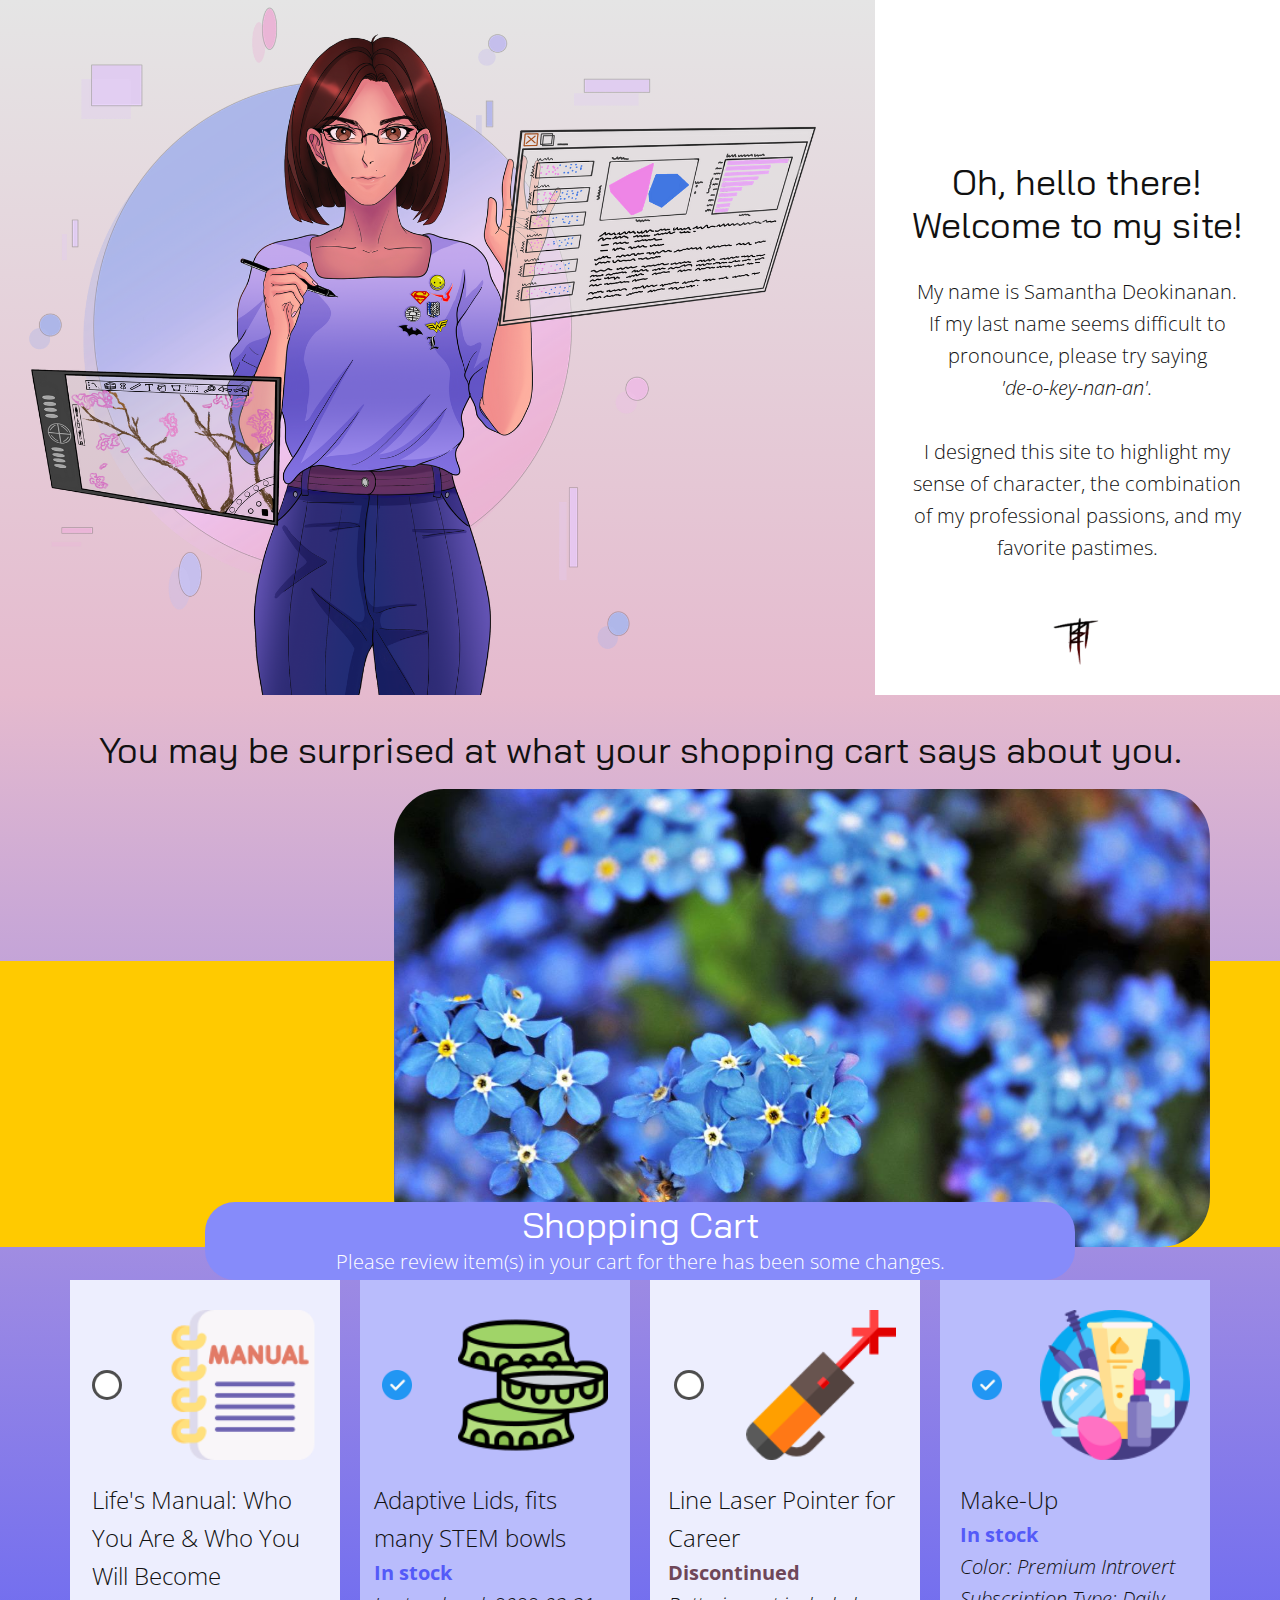
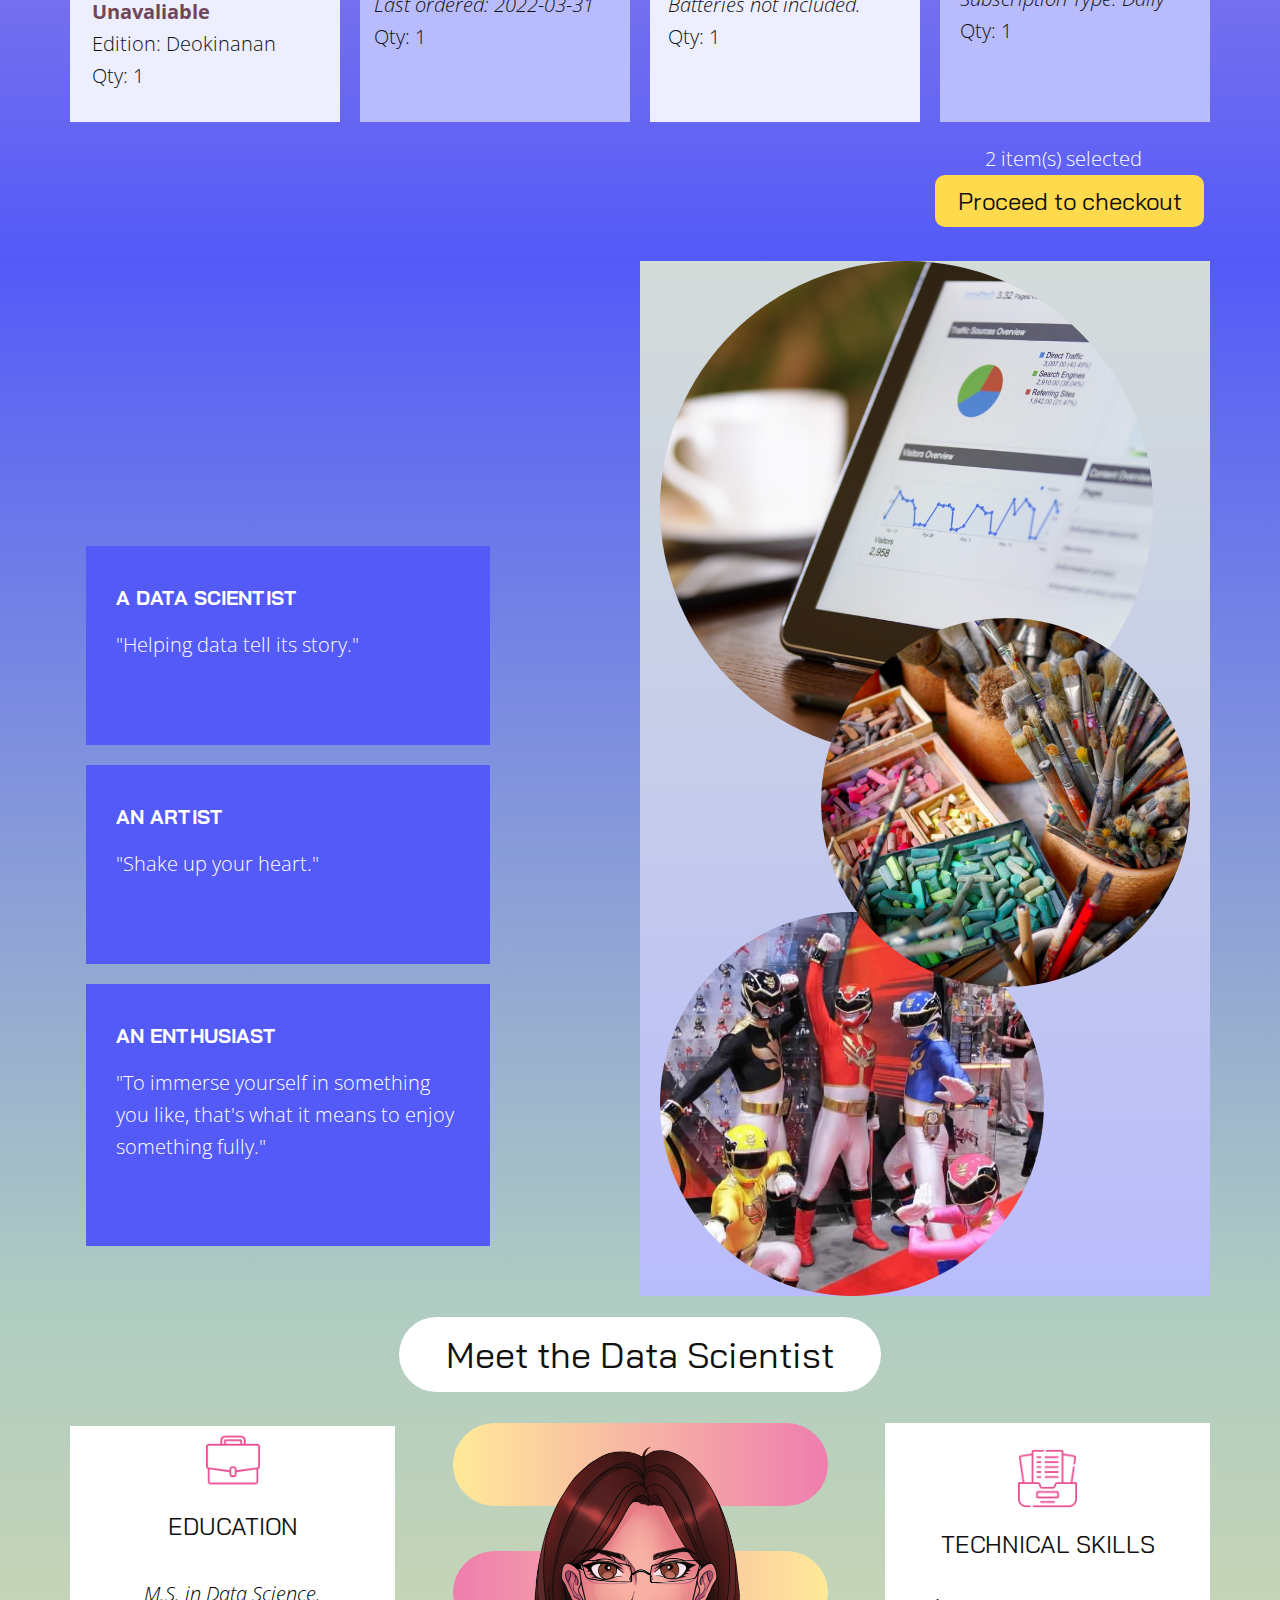
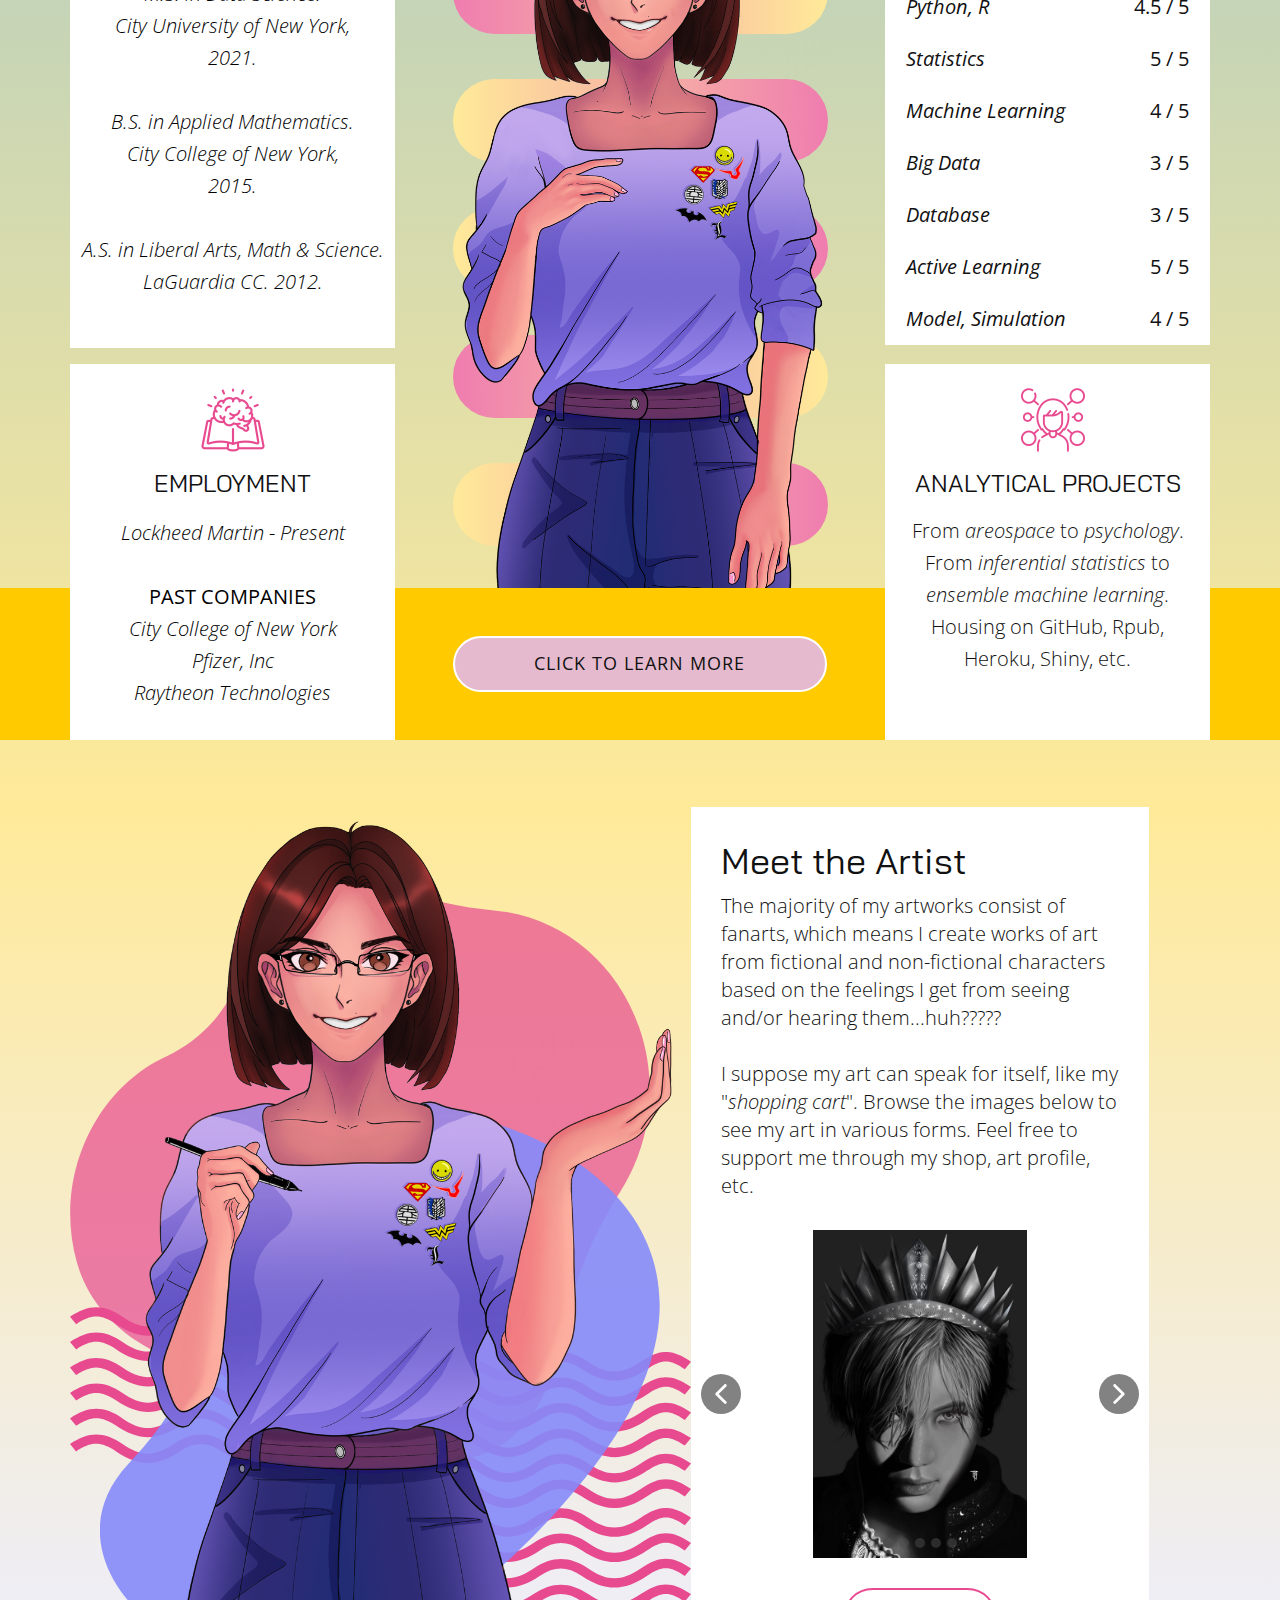
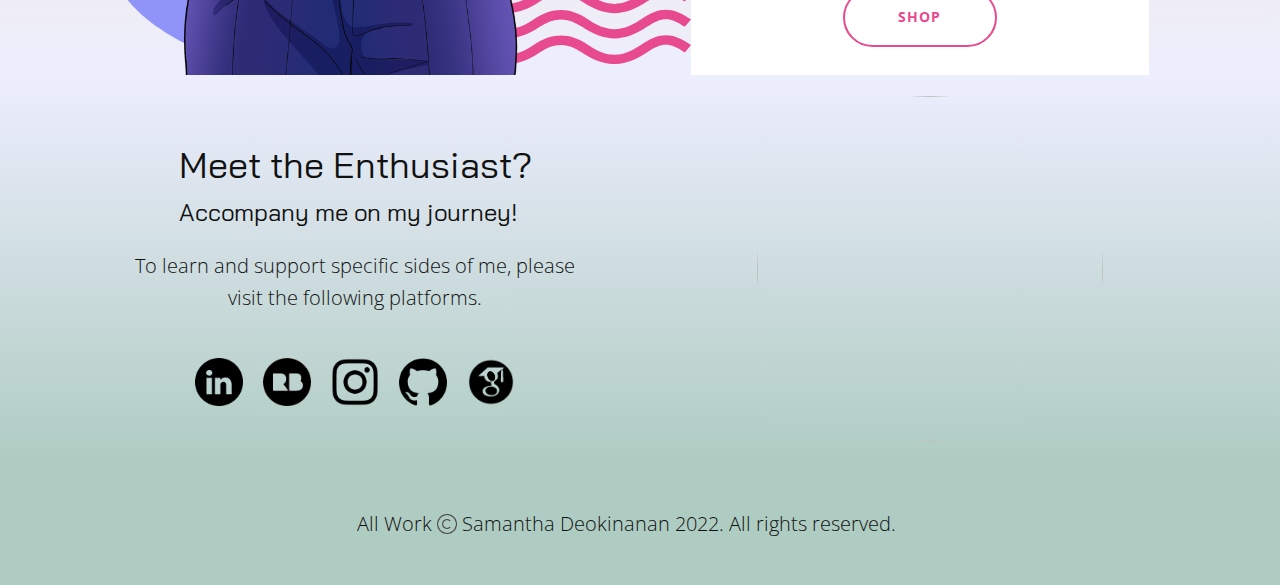
==== commit f1d46ae5: "Add files via upload" ====
--- a/index.html
+++ b/index.html
@@ -24,7 +24,7 @@
     <meta name="theme-color" content="#e84a90">
     <meta property="og:type" content="website">
   </head>
-  <body data-home-page="Home.html" data-home-page-title="Home" class="u-body u-xl-mode">
+  <body class="u-body u-xl-mode">
     <section class="u-align-center u-clearfix u-gradient u-valign-middle u-section-1" id="carousel_800e">
       <div class="u-clearfix u-expanded-width u-layout-wrap u-layout-wrap-1">
         <div class="u-gutter-0 u-layout">
@@ -465,21 +465,19 @@
         </div>
       </div>
     </section>
-    <section class="u-clearfix u-gradient u-section-6" id="sec-2b53">
-      <div class="u-clearfix u-sheet u-valign-middle u-sheet-1">
-        <div class="u-clearfix u-expanded-width u-layout-wrap u-layout-wrap-1">
+<section class="u-clearfix u-gradient u-section-6" id="sec-2b53">
+      <div class="u-clearfix u-sheet u-sheet-1">
+        <img class="u-image u-image-circle u-image-1" src="images/SakuraMatsuri-BK-2016.JPG" alt="" data-image-width="1600" data-image-height="1200">
+        <div class="u-clearfix u-gutter-100 u-layout-wrap u-layout-wrap-1">
           <div class="u-gutter-0 u-layout">
             <div class="u-layout-row">
-              <div class="u-align-left u-container-style u-layout-cell u-left-cell u-size-30 u-layout-cell-1">
-                <div class="u-container-layout u-container-layout-1">
-                  <h3 class="u-text u-text-default u-text-1"> Accompany me on my journey!</h3>
-                  <p class="u-text u-text-2"> To learn and support specific sides of me, please visit the following platforms.<br>
-                    <br>Thank you!
+              <div class="u-container-style u-layout-cell u-left-cell u-size-60 u-layout-cell-1">
+                <div class="u-container-layout u-valign-middle u-container-layout-1">
+                  <h3 class="u-align-left u-text u-text-default u-text-1">Meet the ​Enthusiast?<br>
+                    <span style="font-size: 1.5rem;">Accompany me on my journey!</span>
+                  </h3>
+                  <p class="u-align-center u-text u-text-2"> To learn and support specific sides of me, please visit the following platforms.<br>
                   </p>
-                </div>
-              </div>
-              <div class="u-align-left-sm u-align-left-xs u-align-right-lg u-align-right-md u-align-right-xl u-container-style u-layout-cell u-right-cell u-size-30 u-layout-cell-2">
-                <div class="u-container-layout u-valign-middle u-container-layout-2">
                   <div class="u-social-icons u-spacing-20 u-social-icons-1">
                     <a class="u-social-url" target="_blank" data-type="Custom" title="LinkedIn" href="https://www.linkedin.com/in/samantha-deokinanan-35766295/"><span class="u-file-icon u-icon u-social-custom u-social-icon u-icon-1"><img src="images/linkedin.png" alt=""></span>
                     </a>
@@ -499,6 +497,8 @@
         </div>
       </div>
     </section>
+	
+
     
     
     <footer class="u-align-center u-clearfix u-footer u-palette-5-light-1 u-footer" id="sec-5185"><div class="u-align-left u-clearfix u-sheet u-valign-middle u-sheet-1">
--- a/Home.css
+++ b/Home.css
@@ -1061,7 +1061,6 @@
 .u-section-4 .u-group-1 {
   width: 482px;
   min-height: 75px;
-  height: auto;
   margin: 19px auto 0 calc(((100% - 1140px) / 2) + 329px);
 }
 
@@ -1083,8 +1082,6 @@
 
 .u-section-4 .u-list-1 {
   width: 375px;
-  height: auto;
-  min-height: 723px;
   margin: -917px auto 0 calc(((100% - 1140px) / 2) + 383px);
 }
 
@@ -1365,7 +1362,6 @@
 @media (max-width: 1199px) {
   .u-section-4 .u-group-1 {
     margin-left: calc(((100% - 940px) / 2) + 329px);
-    height: auto;
   }
 
   .u-section-4 .u-shape-1 {
@@ -1373,6 +1369,7 @@
   }
 
   .u-section-4 .u-list-1 {
+    height: auto;
     margin-top: -1034px;
     margin-left: calc(((100% - 940px) / 2) + 383px);
   }
@@ -1992,36 +1989,36 @@
 }
 
 .u-section-6 .u-sheet-1 {
-  min-height: 334px;
+  min-height: 388px;
+}
+
+.u-section-6 .u-image-1 {
+  width: 346px;
+  height: 346px;
+  object-position: 100% 50%;
+  margin: 21px 107px 0 auto;
 }
 
 .u-section-6 .u-layout-wrap-1 {
-  margin-top: 30px;
-  margin-bottom: 30px;
+  width: 570px;
+  margin: -336px auto 21px 0;
 }
 
 .u-section-6 .u-layout-cell-1 {
-  min-height: 169px;
+  min-height: 436px;
 }
 
 .u-section-6 .u-container-layout-1 {
-  padding: 30px 60px;
+  padding: 0 56px;
 }
 
 .u-section-6 .u-text-1 {
-  margin: 0 auto 0 0;
+  background-image: none;
+  margin: 0 auto;
 }
 
 .u-section-6 .u-text-2 {
   margin: 20px 0 0;
-}
-
-.u-section-6 .u-layout-cell-2 {
-  min-height: 236px;
-}
-
-.u-section-6 .u-container-layout-2 {
-  padding: 30px 42px;
 }
 
 .u-section-6 .u-social-icons-1 {
@@ -2029,7 +2026,7 @@
   min-height: 16px;
   width: 320px;
   min-width: 160px;
-  margin: 0 auto;
+  margin: 44px auto 0;
 }
 
 .u-section-6 .u-icon-1 {
@@ -2054,15 +2051,16 @@
 
 @media (max-width: 1199px) {
   .u-section-6 .u-sheet-1 {
-    min-height: 293px;
+    min-height: 808px;
+  }
+
+  .u-section-6 .u-layout-wrap-1 {
+    margin-top: -417px;
+    width: 470px;
   }
 
   .u-section-6 .u-layout-cell-1 {
-    min-height: 139px;
-  }
-
-  .u-section-6 .u-layout-cell-2 {
-    min-height: 195px;
+    min-height: 380px;
   }
 
   .u-section-6 .u-icon-1 {
@@ -2080,7 +2078,7 @@
 
 @media (max-width: 991px) {
   .u-section-6 .u-sheet-1 {
-    min-height: 269px;
+    min-height: 548px;
   }
 
   .u-section-6 .u-layout-cell-1 {
@@ -2091,57 +2089,27 @@
     padding-left: 30px;
     padding-right: 30px;
   }
-
-  .u-section-6 .u-layout-cell-2 {
-    min-height: 149px;
-  }
-
-  .u-section-6 .u-container-layout-2 {
-    padding-left: 30px;
-    padding-right: 30px;
-  }
 }
 
 @media (max-width: 767px) {
-  .u-section-6 .u-sheet-1 {
-    min-height: 517px;
-  }
-
   .u-section-6 .u-container-layout-1 {
     padding-left: 10px;
     padding-right: 10px;
   }
-
-  .u-section-6 .u-layout-cell-2 {
-    min-height: 46px;
-  }
-
-  .u-section-6 .u-container-layout-2 {
-    padding-left: 10px;
-    padding-right: 10px;
-  }
-
-  .u-section-6 .u-social-icons-1 {
-    margin-left: 0;
-  }
 }
 
 @media (max-width: 575px) {
   .u-section-6 .u-sheet-1 {
-    min-height: 428px;
-  }
-
-  .u-section-6 .u-layout-cell-2 {
-    min-height: 120px;
-  }
-
-  .u-section-6 .u-container-layout-2 {
-    padding-top: 20px;
-    padding-bottom: 20px;
-  }
-
-  .u-section-6 .u-social-icons-1 {
-    height: 44px;
-    width: 298px;
+    min-height: 460px;
+  }
+
+  .u-section-6 .u-image-1 {
+    width: 340px;
+    height: 340px;
+    margin-right: 0;
+  }
+
+  .u-section-6 .u-layout-wrap-1 {
+    width: 340px;
   }
 }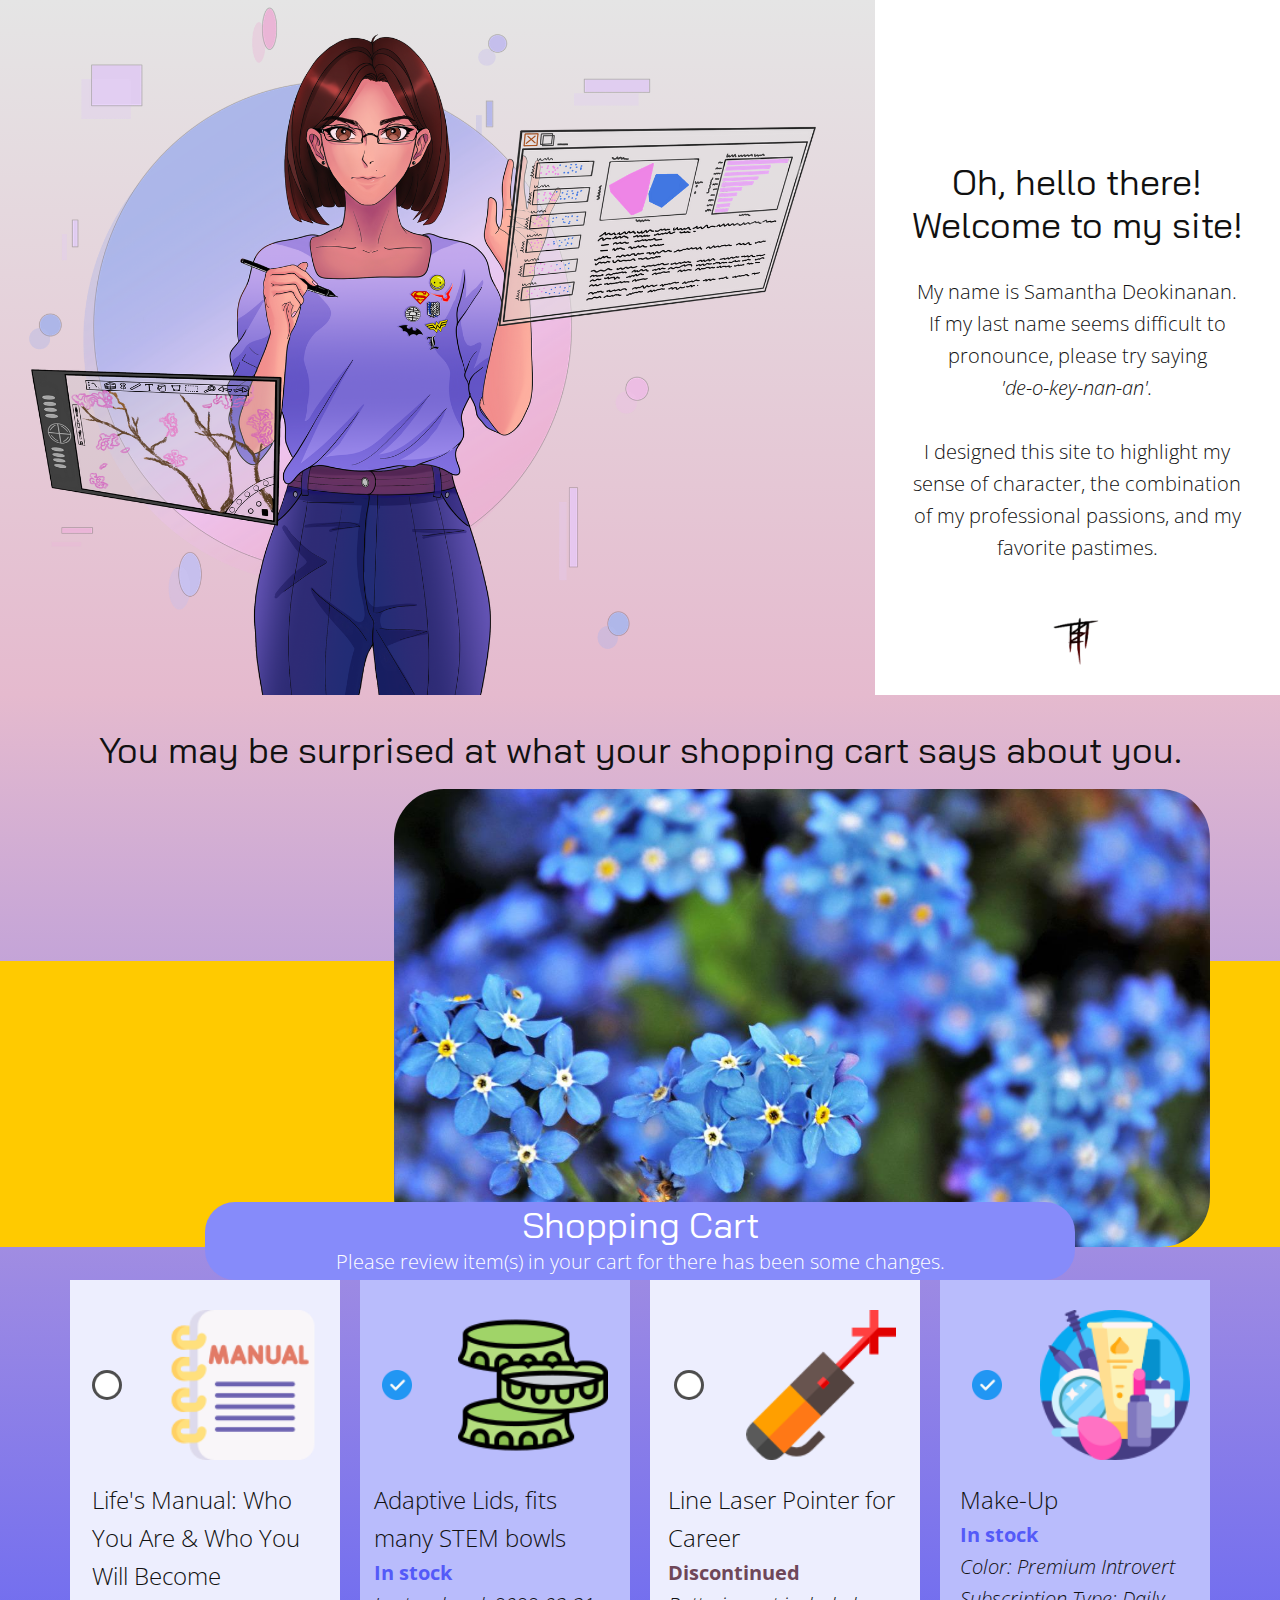
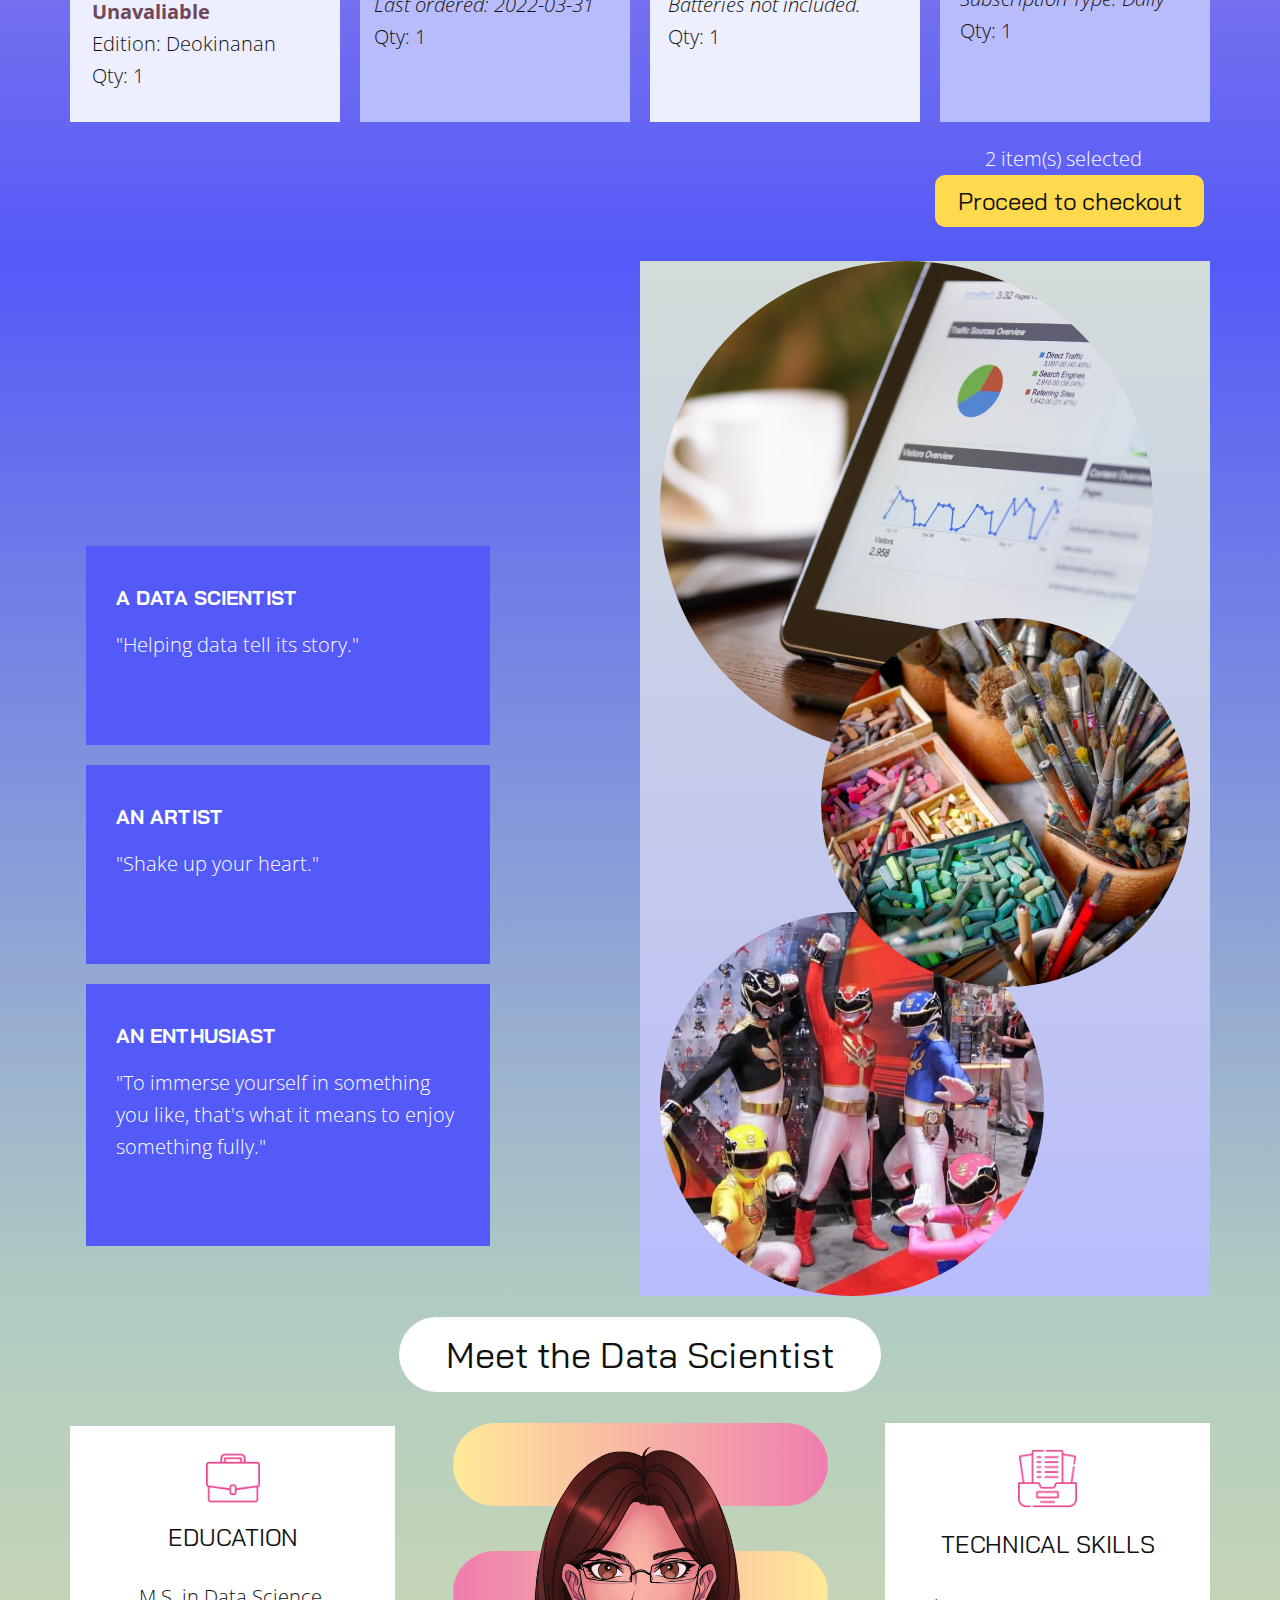
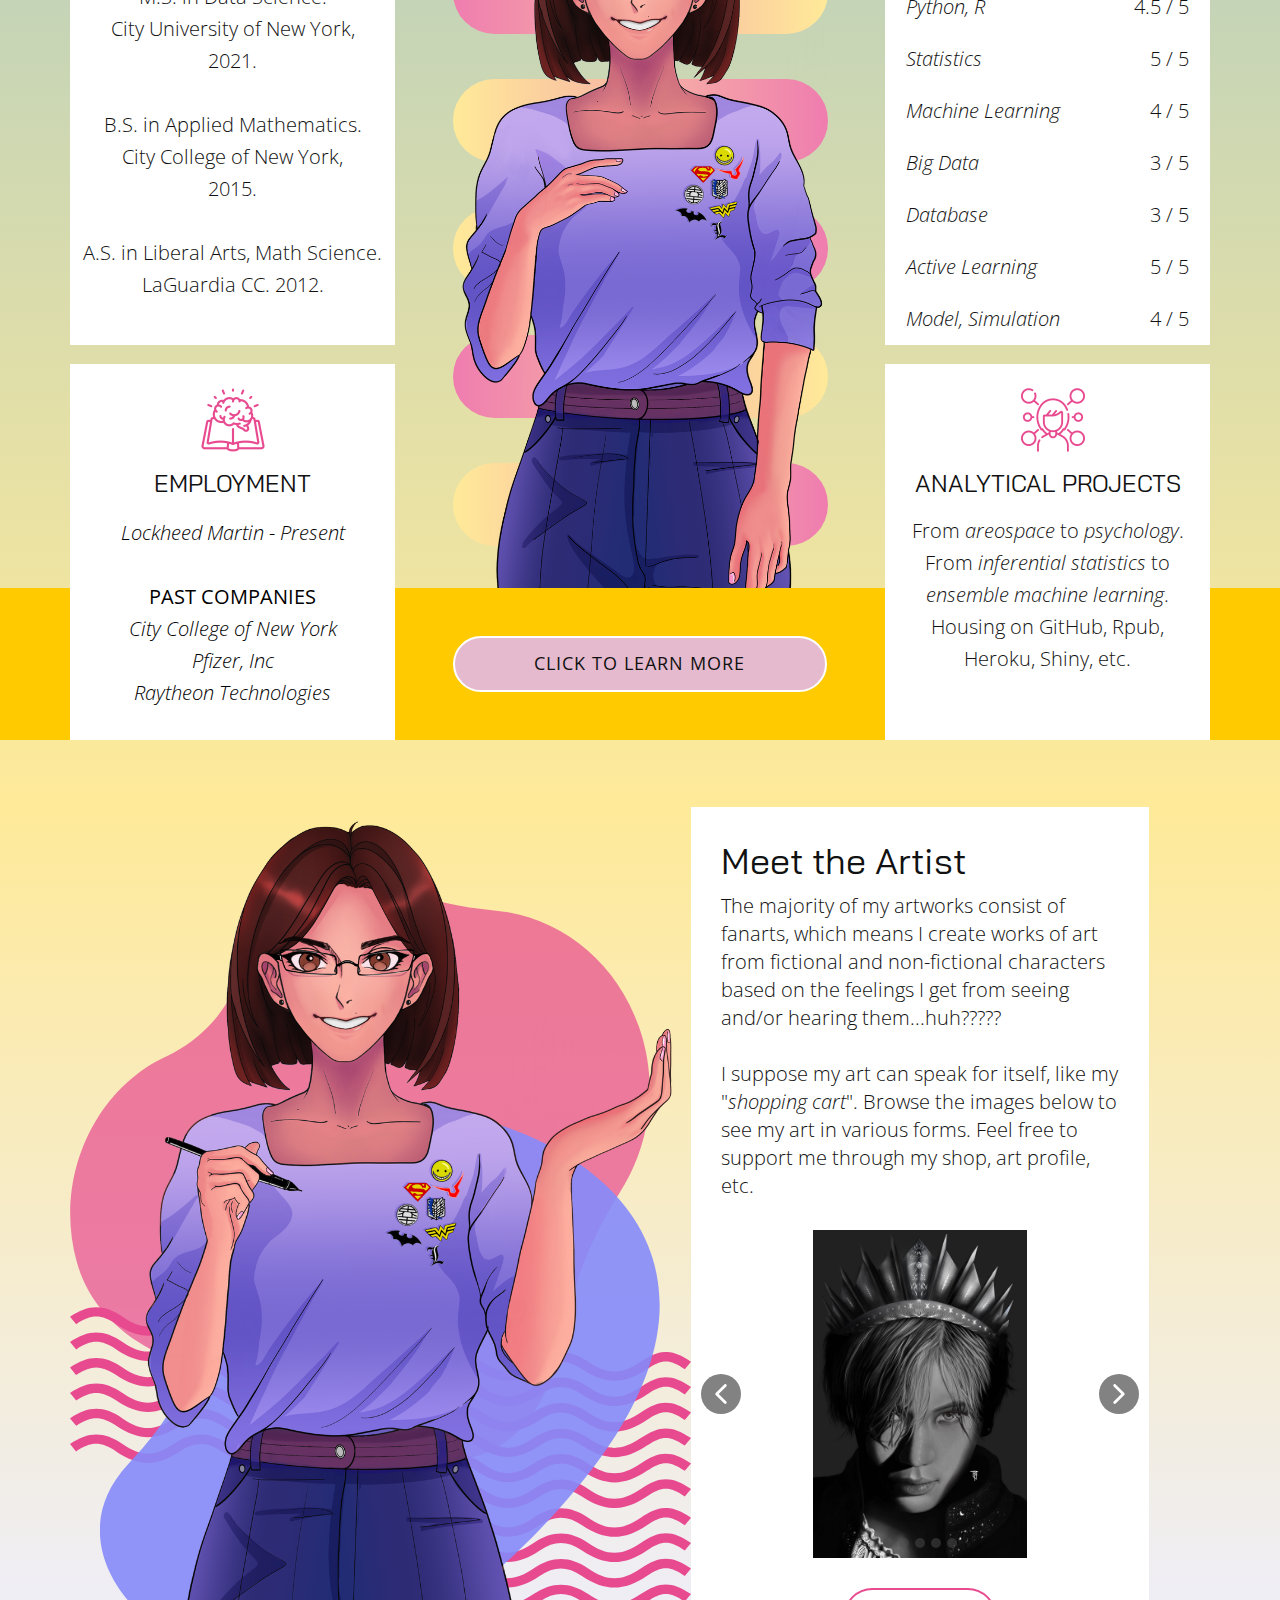
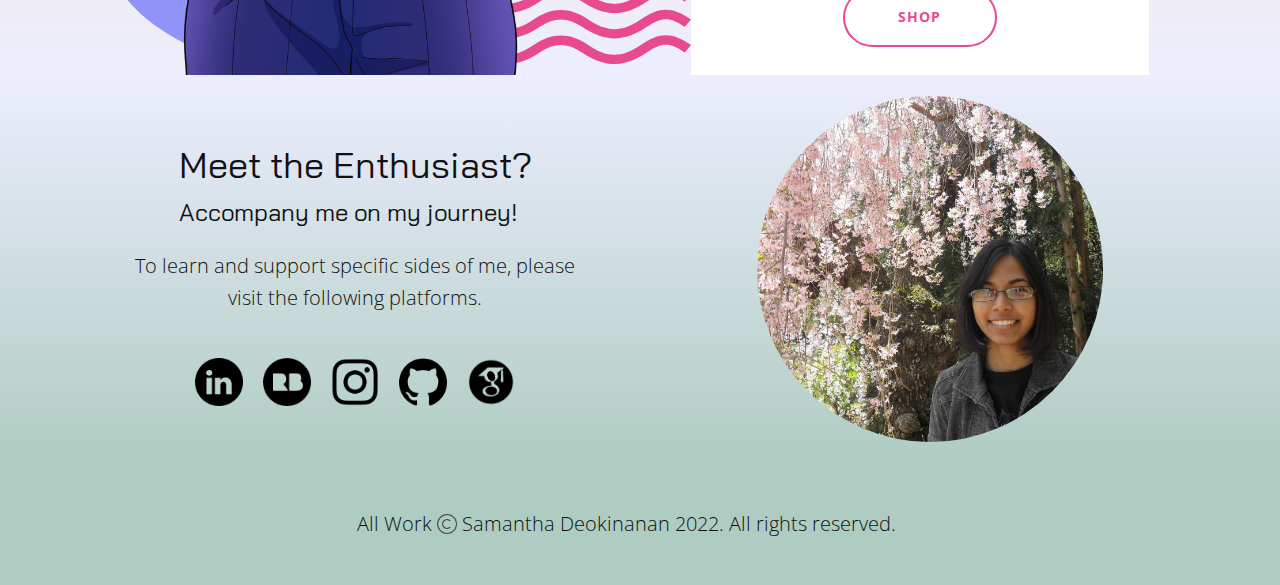
==== commit dfa5596a: "Add files via upload" ====
--- a/index.html
+++ b/index.html
@@ -14,7 +14,8 @@
     <meta property="og:description" content="Samantha Deokinanan is an enthusiast of many traits, specifically for data science, and fanart. ">
     <meta property="og:image" content="images/intro_self.png">
     <link id="u-theme-google-font" rel="stylesheet" href="https://fonts.googleapis.com/css?family=Open+Sans:300,300i,400,400i,500,500i,600,600i,700,700i,800,800i|Bai+Jamjuree:200,200i,300,300i,400,400i,500,500i,600,600i,700,700i">
-     
+        
+    
     
     <script type="application/ld+json">{
 		"@context": "http://schema.org",
@@ -62,7 +63,7 @@
         <div class="u-gutter-0 u-layout">
           <div class="u-layout-row">
             <div class="u-container-style u-layout-cell u-palette-2-light-3 u-size-15 u-size-30-md u-layout-cell-1">
-              <div class="u-container-layout u-valign-top-sm u-valign-top-xs u-container-layout-2"><span class="u-align-right u-file-icon u-icon u-icon-1"><img src="images/manual.png" alt=""></span><span class="u-align-left u-file-icon u-grey-70 u-icon u-icon-circle u-icon-2"><img src="images/1.png" alt=""></span>
+              <div class="u-container-layout u-container-layout-2"><span class="u-align-right u-file-icon u-icon u-icon-1"><img src="images/manual.png" alt=""></span><span class="u-align-left u-file-icon u-grey-70 u-icon u-icon-circle u-icon-2"><img src="images/1.png" alt=""></span>
                 <p class="u-text u-text-4">
                   <span style="font-size: 1.5rem;">Life's Manual: Who You Are &amp; Who You Will Become<br>
                   </span>
@@ -72,7 +73,7 @@
               </div>
             </div>
             <div class="u-container-style u-layout-cell u-palette-2-light-2 u-size-15 u-size-30-md u-layout-cell-2">
-              <div class="u-container-layout u-container-layout-3"><span class="u-file-icon u-icon u-icon-3"><img src="images/lids.png" alt=""></span><span class="u-file-icon u-icon u-icon-4"><img src="images/circle_checked.png" alt=""></span>
+              <div class="u-container-layout u-valign-top-lg u-container-layout-3"><span class="u-file-icon u-icon u-icon-3"><img src="images/lids.png" alt=""></span><span class="u-file-icon u-icon u-icon-4"><img src="images/circle_checked.png" alt=""></span>
                 <p class="u-text u-text-5">
                   <span style="font-size: 24px;" class="u-text-palette-1-dark-2">
                     <font color="#111111">Adaptive Lids, fits many STEM bowls</font>
@@ -87,7 +88,7 @@
               </div>
             </div>
             <div class="u-container-style u-layout-cell u-palette-2-light-3 u-size-15 u-size-30-md u-layout-cell-3">
-              <div class="u-container-layout u-container-layout-4"><span class="u-file-icon u-icon u-icon-5"><img src="images/laser.png" alt=""></span><span class="u-file-icon u-grey-70 u-icon u-icon-circle u-icon-6"><img src="images/1.png" alt=""></span>
+              <div class="u-container-layout u-valign-top-md u-container-layout-4"><span class="u-file-icon u-icon u-icon-5"><img src="images/laser.png" alt=""></span><span class="u-file-icon u-grey-70 u-icon u-icon-circle u-icon-6"><img src="images/1.png" alt=""></span>
                 <p class="u-text u-text-6">
                   <span style="font-size: 24px;" class="u-text-palette-1-dark-2">
                     <font color="#111111">Line Laser Pointer for Career</font>
@@ -129,7 +130,7 @@
       </div>
     </section>
     <section class="u-clearfix u-gradient u-section-3" id="carousel_3bad">
-      <div class="u-clearfix u-sheet u-valign-middle-lg u-sheet-1">
+      <div class="u-clearfix u-sheet u-valign-middle-lg u-valign-middle-md u-valign-middle-sm u-valign-middle-xs u-sheet-1">
         <div class="u-container-style u-expanded-width-md u-expanded-width-sm u-expanded-width-xs u-gradient u-group u-shape-rectangle u-group-1">
           <div class="u-container-layout u-valign-top-sm u-valign-top-xs u-container-layout-1">
             <div alt="" class="u-align-left u-image u-image-circle u-image-1" data-image-width="1280" data-image-height="854"></div>
@@ -168,7 +169,7 @@
       
       
     </section>
-    <section class="u-clearfix u-gradient u-section-4" id="carousel_2b1c">
+    <section class="u-clearfix u-gradient u-valign-middle-lg u-section-4" id="carousel_2b1c">
       <div class="u-align-center u-container-style u-group u-radius-50 u-shape-round u-white u-group-1">
         <div class="u-container-layout u-valign-middle u-container-layout-1">
           <h3 class="u-text u-text-body-color u-text-1">Meet the Data Scientist</h3>
@@ -237,7 +238,7 @@
             <div class="u-container-style u-layout-cell u-size-60 u-white u-layout-cell-3">
               <div class="u-container-layout u-container-layout-10"><span class="u-align-center u-file-icon u-icon u-icon-rectangle u-spacing-18 u-text-palette-1-base u-icon-3"><img src="images/4.png" alt=""></span>
                 <h4 class="u-align-center u-text u-text-6">TECHNICAL SKILLS</h4>
-                <div class="u-table u-table-responsive u-table-1">
+                <div class="u-expanded-width-lg u-expanded-width-md u-table u-table-responsive u-table-1">
                   <table class="u-table-entity">
                     <colgroup>
                       <col width="74.35%">
@@ -283,18 +284,18 @@
       <div class="u-clearfix u-gutter-32 u-layout-wrap u-layout-wrap-4">
         <div class="u-gutter-0 u-layout">
           <div class="u-layout-row">
-            <div class="u-container-style u-layout-cell u-size-60 u-white u-layout-cell-4">
+            <div class="u-align-center u-container-style u-layout-cell u-size-60 u-white u-layout-cell-4">
               <div class="u-container-layout u-container-layout-11"><span class="u-file-icon u-icon u-spacing-18 u-text-palette-1-base u-icon-4"><img src="images/5.png" alt=""></span>
-                <h4 class="u-align-center u-text u-text-7">EDUCATION</h4>
-              </div>
-            </div>
-          </div>
-        </div>
-      </div>
-      <p class="u-align-center u-text u-text-black u-text-8">M.S. in Data Science.<br>City University of New York,<br>2021.<br>
-        <br>B.S. in Applied Mathematics.<br>City College of New York,<br>2015.<br>
-        <br>A.S. in Liberal Arts, Math &amp; Science.<br>LaGuardia CC. 2012.
-      </p>
+                <h4 class="u-text u-text-7">EDUCATION</h4>
+                <p class="u-text u-text-8"> M.S. in Data Science.<br>City University of New York,<br> 2021.<br>
+                  <br>B.S. in Applied Mathematics.<br>City College of New York,<br> 2015.<br>
+                  <br>A.S. in Liberal Arts, Math Science.<br>LaGuardia CC. 2012.
+                </p>
+              </div>
+            </div>
+          </div>
+        </div>
+      </div>
     </section>
     <section class="u-align-center u-clearfix u-gradient u-section-5" id="carousel_db9a">
       <div class="u-clearfix u-sheet u-valign-middle-xl u-sheet-1">
@@ -465,18 +466,20 @@
         </div>
       </div>
     </section>
-<section class="u-clearfix u-gradient u-section-6" id="sec-2b53">
-      <div class="u-clearfix u-sheet u-sheet-1">
-        <img class="u-image u-image-circle u-image-1" src="images/SakuraMatsuri-BK-2016.JPG" alt="" data-image-width="1600" data-image-height="1200">
+    <section class="u-clearfix u-gradient u-section-6" id="sec-2b53">
+      <div class="u-clearfix u-sheet u-valign-middle-lg u-sheet-1">
+        <div class="u-expanded-width-xs u-image u-image-circle u-preserve-proportions u-image-1" alt="" data-image-width="1600" data-image-height="1200">
+          <div class="u-preserve-proportions-child" style="padding-top: 100%;"></div>
+        </div>
         <div class="u-clearfix u-gutter-100 u-layout-wrap u-layout-wrap-1">
           <div class="u-gutter-0 u-layout">
             <div class="u-layout-row">
-              <div class="u-container-style u-layout-cell u-left-cell u-size-60 u-layout-cell-1">
-                <div class="u-container-layout u-valign-middle u-container-layout-1">
-                  <h3 class="u-align-left u-text u-text-default u-text-1">Meet the ​Enthusiast?<br>
+              <div class="u-align-center-xs u-container-style u-layout-cell u-left-cell u-size-60 u-layout-cell-1">
+                <div class="u-container-layout u-valign-middle-lg u-valign-middle-md u-valign-middle-xl u-container-layout-1">
+                  <h3 class="u-align-left-lg u-align-left-md u-align-left-sm u-align-left-xl u-text u-text-default u-text-1">Meet the ​Enthusiast?<br>
                     <span style="font-size: 1.5rem;">Accompany me on my journey!</span>
                   </h3>
-                  <p class="u-align-center u-text u-text-2"> To learn and support specific sides of me, please visit the following platforms.<br>
+                  <p class="u-align-center-lg u-align-center-md u-align-center-sm u-align-center-xl u-text u-text-2"> To learn and support specific sides of me, please visit the following platforms.<br>
                   </p>
                   <div class="u-social-icons u-spacing-20 u-social-icons-1">
                     <a class="u-social-url" target="_blank" data-type="Custom" title="LinkedIn" href="https://www.linkedin.com/in/samantha-deokinanan-35766295/"><span class="u-file-icon u-icon u-social-custom u-social-icon u-icon-1"><img src="images/linkedin.png" alt=""></span>
@@ -497,13 +500,11 @@
         </div>
       </div>
     </section>
-	
-
     
     
     <footer class="u-align-center u-clearfix u-footer u-palette-5-light-1 u-footer" id="sec-5185"><div class="u-align-left u-clearfix u-sheet u-valign-middle u-sheet-1">
         <p class="u-align-center-xs u-text u-text-1">All Work&nbsp;<span class="u-file-icon u-icon u-text-grey-70 u-icon-1"><img src="images/6.png" alt=""></span> Samantha Deokinanan 2022. All rights reserved.
         </p>
       </div></footer>
-
+  
 </body></html>--- a/Home.css
+++ b/Home.css
@@ -142,6 +142,7 @@
 }
 
 .u-section-2 .u-text-1 {
+  font-weight: normal;
   margin: 33px 50px 0;
 }
 
@@ -316,7 +317,6 @@
   }
 
   .u-section-2 .u-text-1 {
-    font-weight: normal;
     margin-right: calc(((100% - 940px) / 2));
     margin-left: 0;
   }
@@ -337,23 +337,73 @@
   }
 
   .u-section-2 .u-layout-cell-1 {
-    min-height: 357px;
+    min-height: 641px;
+  }
+
+  .u-section-2 .u-icon-1 {
+    margin-right: auto;
+  }
+
+  .u-section-2 .u-icon-2 {
+    margin-top: 38px;
+    margin-left: auto;
+  }
+
+  .u-section-2 .u-text-4 {
+    margin-top: 63px;
   }
 
   .u-section-2 .u-layout-cell-2 {
-    min-height: 357px;
+    min-height: 641px;
+  }
+
+  .u-section-2 .u-icon-3 {
+    margin-right: auto;
+  }
+
+  .u-section-2 .u-icon-4 {
+    margin-top: 38px;
+    margin-left: auto;
+  }
+
+  .u-section-2 .u-text-5 {
+    margin-top: 63px;
   }
 
   .u-section-2 .u-layout-cell-3 {
-    min-height: 357px;
+    min-height: 641px;
+  }
+
+  .u-section-2 .u-icon-5 {
+    margin-right: auto;
+  }
+
+  .u-section-2 .u-icon-6 {
+    margin-top: 38px;
+    margin-left: auto;
+  }
+
+  .u-section-2 .u-text-6 {
+    margin-top: 63px;
   }
 
   .u-section-2 .u-layout-cell-4 {
-    min-height: 531px;
+    min-height: 641px;
+  }
+
+  .u-section-2 .u-icon-7 {
+    margin-top: 8px;
+    margin-right: auto;
   }
 
   .u-section-2 .u-icon-8 {
-    margin-left: 0;
+    margin-top: 36px;
+    margin-left: auto;
+  }
+
+  .u-section-2 .u-text-7 {
+    width: auto;
+    margin-top: 63px;
   }
 
   .u-section-2 .u-text-8 {
@@ -362,13 +412,14 @@
   }
 
   .u-section-2 .u-group-2 {
+    margin-top: 20px;
     margin-right: calc(((100% - 940px) / 2) + 6px);
   }
 }
 
 @media (max-width: 991px) {
    .u-section-2 {
-    min-height: 865px;
+    min-height: 1709px;
   }
 
   .u-section-2 .u-text-1 {
@@ -393,7 +444,7 @@
   }
 
   .u-section-2 .u-layout-cell-1 {
-    min-height: 423px;
+    min-height: 442px;
   }
 
   .u-section-2 .u-icon-1 {
@@ -401,47 +452,86 @@
   }
 
   .u-section-2 .u-icon-2 {
+    margin-top: -93px;
+    margin-left: 37px;
+  }
+
+  .u-section-2 .u-text-4 {
+    width: auto;
+    margin-top: 113px;
+  }
+
+  .u-section-2 .u-layout-cell-2 {
+    min-height: 442px;
+  }
+
+  .u-section-2 .u-icon-4 {
+    margin-top: -90px;
+    margin-left: 44px;
+  }
+
+  .u-section-2 .u-text-5 {
+    width: auto;
+    margin-top: 110px;
+  }
+
+  .u-section-2 .u-layout-cell-3 {
+    min-height: 440px;
+  }
+
+  .u-section-2 .u-icon-5 {
+    margin-right: 50px;
+  }
+
+  .u-section-2 .u-icon-6 {
+    margin-top: -88px;
     margin-left: 61px;
   }
 
-  .u-section-2 .u-layout-cell-2 {
-    min-height: 370px;
-  }
-
-  .u-section-2 .u-layout-cell-3 {
-    min-height: 370px;
+  .u-section-2 .u-text-6 {
+    width: auto;
+    margin-top: 108px;
   }
 
   .u-section-2 .u-layout-cell-4 {
-    min-height: 435px;
+    min-height: 440px;
   }
 
   .u-section-2 .u-icon-7 {
-    margin-right: 59px;
+    margin-right: 66px;
   }
 
   .u-section-2 .u-icon-8 {
-    margin-left: 59px;
+    margin-top: -90px;
+    margin-left: 44px;
+  }
+
+  .u-section-2 .u-text-7 {
+    margin-top: 108px;
   }
 
   .u-section-2 .u-text-8 {
-    margin-right: calc(((100% - 720px) / 2));
-    margin-left: calc(((100% - 720px) / 2) + 525px);
+    width: auto;
+    margin-top: 23px;
+    margin-right: calc(((100% - 750px) / 2) + 15px);
+    margin-left: calc(((100% - 750px) / 2) + 540px);
   }
 
   .u-section-2 .u-group-2 {
-    margin-right: calc(((100% - 720px) / 2) + 6px);
+    margin-top: 30px;
+    margin-right: calc(((100% - 750px) / 2) + 21px);
   }
 }
 
 @media (max-width: 767px) {
    .u-section-2 {
-    min-height: 864px;
+    min-height: 2449px;
   }
 
   .u-section-2 .u-text-1 {
+    margin-top: 34px;
+    margin-left: 0;
     margin-right: 0;
-    margin-left: 0;
   }
 
   .u-section-2 .u-image-1 {
@@ -452,7 +542,8 @@
 
   .u-section-2 .u-group-1 {
     width: 540px;
-    margin-top: 132px;
+    min-height: 168px;
+    margin-top: 47px;
   }
 
   .u-section-2 .u-container-layout-1 {
@@ -464,6 +555,10 @@
     width: 540px;
   }
 
+  .u-section-2 .u-layout-cell-1 {
+    min-height: 402px;
+  }
+
   .u-section-2 .u-container-layout-2 {
     padding: 26px 10px;
   }
@@ -477,8 +572,12 @@
     margin-left: 159px;
   }
 
+  .u-section-2 .u-text-4 {
+    margin-top: 89px;
+  }
+
   .u-section-2 .u-layout-cell-2 {
-    min-height: 100px;
+    min-height: 368px;
   }
 
   .u-section-2 .u-container-layout-3 {
@@ -486,8 +585,20 @@
     padding-right: 10px;
   }
 
+  .u-section-2 .u-icon-3 {
+    margin-right: 168px;
+  }
+
+  .u-section-2 .u-icon-4 {
+    margin-left: 164px;
+  }
+
+  .u-section-2 .u-text-5 {
+    margin-top: 93px;
+  }
+
   .u-section-2 .u-layout-cell-3 {
-    min-height: 363px;
+    min-height: 367px;
   }
 
   .u-section-2 .u-container-layout-4 {
@@ -495,30 +606,51 @@
     padding-right: 10px;
   }
 
+  .u-section-2 .u-icon-5 {
+    margin-right: 164px;
+  }
+
+  .u-section-2 .u-icon-6 {
+    margin-top: -90px;
+    margin-left: 164px;
+  }
+
+  .u-section-2 .u-text-6 {
+    margin-top: 92px;
+  }
+
   .u-section-2 .u-layout-cell-4 {
-    min-height: 411px;
+    min-height: 431px;
   }
 
   .u-section-2 .u-container-layout-5 {
-    padding-left: 10px;
-    padding-right: 10px;
+    padding-left: 0;
+    padding-right: 0;
   }
 
   .u-section-2 .u-icon-7 {
-    margin-right: 164px;
+    margin-right: 174px;
   }
 
   .u-section-2 .u-icon-8 {
-    margin-left: 164px;
+    margin-left: 174px;
+  }
+
+  .u-section-2 .u-text-7 {
+    margin-top: 90px;
+    margin-left: 10px;
+    margin-right: 10px;
   }
 
   .u-section-2 .u-text-8 {
-    margin-right: calc(((100% - 540px) / 2));
-    margin-left: calc(((100% - 540px) / 2) + 345px);
+    margin-top: 17px;
+    margin-right: calc(((100% - 500px) / 2) + -20px);
+    margin-left: calc(((100% - 500px) / 2) + 325px);
   }
 
   .u-section-2 .u-group-2 {
-    margin-right: calc(((100% - 540px) / 2) + 6px);
+    margin-right: calc(((100% - 500px) / 2) + -14px);
+    margin-bottom: 34px;
   }
 
   .u-section-2 .u-container-layout-6 {
@@ -530,10 +662,6 @@
 @media (max-width: 575px) {
    .u-section-2 {
     min-height: 2072px;
-  }
-
-  .u-section-2 .u-text-1 {
-    margin-top: 14px;
   }
 
   .u-section-2 .u-image-1 {
@@ -565,6 +693,10 @@
     width: auto;
   }
 
+  .u-section-2 .u-layout-cell-1 {
+    min-height: 423px;
+  }
+
   .u-section-2 .u-icon-1 {
     margin-right: 103px;
   }
@@ -574,19 +706,44 @@
   }
 
   .u-section-2 .u-layout-cell-2 {
-    min-height: 353px;
+    min-height: 385px;
+  }
+
+  .u-section-2 .u-icon-3 {
+    margin-right: 101px;
+  }
+
+  .u-section-2 .u-icon-4 {
+    margin-left: 98px;
   }
 
   .u-section-2 .u-layout-cell-3 {
-    min-height: 339px;
+    min-height: 385px;
+  }
+
+  .u-section-2 .u-icon-5 {
+    margin-right: 101px;
+  }
+
+  .u-section-2 .u-icon-6 {
+    margin-left: 113px;
+  }
+
+  .u-section-2 .u-layout-cell-4 {
+    min-height: 411px;
   }
 
   .u-section-2 .u-icon-7 {
-    margin-right: 101px;
+    margin-right: 110px;
   }
 
   .u-section-2 .u-icon-8 {
-    margin-left: 101px;
+    margin-left: 110px;
+  }
+
+  .u-section-2 .u-text-7 {
+    margin-left: 0;
+    margin-right: 0;
   }
 
   .u-section-2 .u-text-8 {
@@ -751,11 +908,12 @@
 
 @media (max-width: 1199px) {
   .u-section-3 .u-sheet-1 {
-    min-height: 1036px;
+    min-height: 1072px;
   }
 
   .u-section-3 .u-group-1 {
     width: 470px;
+    margin-top: 19px;
   }
 
   .u-section-3 .u-image-1 {
@@ -799,7 +957,7 @@
 
   .u-section-3 .u-list-1 {
     margin-top: 52px;
-    margin-bottom: 65px;
+    margin-bottom: 157px;
   }
 
   .u-section-3 .u-repeater-1 {
@@ -824,12 +982,11 @@
 
 @media (max-width: 991px) {
   .u-section-3 .u-sheet-1 {
-    min-height: 712px;
+    min-height: 628px;
   }
 
   .u-section-3 .u-group-1 {
     min-height: 472px;
-    margin-top: 0;
     margin-right: initial;
     margin-left: initial;
     width: auto;
@@ -861,17 +1018,9 @@
     margin-right: auto;
   }
 
-  .u-section-3 .u-text-1 {
-    margin-top: 36px;
-  }
-
-  .u-section-3 .u-text-2 {
-    margin-top: 20px;
-  }
-
   .u-section-3 .u-list-1 {
-    margin-top: -201px;
-    margin-bottom: 31px;
+    margin-top: -180px;
+    margin-bottom: 19px;
     margin-right: initial;
     margin-left: initial;
     width: auto;
@@ -879,7 +1028,7 @@
 
   .u-section-3 .u-repeater-1 {
     grid-template-columns: calc(33.3333% - 13.3333px) calc(33.3333% - 13.3333px) calc(33.3333% - 13.3333px);
-    min-height: 410px;
+    min-height: 298px;
   }
 
   .u-section-3 .u-text-5 {
@@ -901,7 +1050,14 @@
 
 @media (max-width: 767px) {
   .u-section-3 .u-sheet-1 {
-    min-height: 1003px;
+    min-height: 1161px;
+  }
+
+  .u-section-3 .u-group-1 {
+    margin-top: 34px;
+    width: auto;
+    margin-right: initial;
+    margin-left: initial;
   }
 
   .u-section-3 .u-image-1 {
@@ -926,8 +1082,8 @@
   }
 
   .u-section-3 .u-list-1 {
-    margin-top: -139px;
-    margin-bottom: 26px;
+    margin-top: -21px;
+    margin-bottom: 34px;
     width: auto;
     margin-right: initial;
     margin-left: initial;
@@ -1001,14 +1157,6 @@
 
   .u-section-3 .u-text-4 {
     margin-left: 141px;
-  }
-
-  .u-section-3 .u-list-1 {
-    margin-top: 0;
-    margin-bottom: 25px;
-    width: auto;
-    margin-right: initial;
-    margin-left: initial;
   }
 
   .u-section-3 .u-repeater-1 {
@@ -1256,6 +1404,7 @@
 
 .u-section-4 .u-table-body-1 {
   font-size: 1.25rem;
+  font-weight: 300;
 }
 
 .u-section-4 .u-table-cell-1 {
@@ -1327,12 +1476,12 @@
 
 .u-section-4 .u-layout-wrap-4 {
   width: 325px;
-  margin: -519px auto 0 calc(((100% - 1140px) / 2));
+  margin: -519px auto 60px calc(((100% - 1140px) / 2));
 }
 
 .u-section-4 .u-layout-cell-4 {
-  min-height: 554px;
   background-image: none;
+  min-height: 551px;
 }
 
 .u-section-4 .u-container-layout-11 {
@@ -1342,7 +1491,7 @@
 .u-section-4 .u-icon-4 {
   height: 74px;
   width: 75px;
-  margin: -3px auto 0;
+  margin: 15px auto 0;
   padding: 10px;
 }
 
@@ -1350,36 +1499,41 @@
   text-transform: none;
   letter-spacing: normal;
   width: 221px;
-  margin: 15px auto 0;
+  margin: 8px auto 0;
 }
 
 .u-section-4 .u-text-8 {
-  font-style: italic;
-  font-size: 1.25rem;
-  margin: -370px calc(((100% - 1140px) / 2) + 815px) 60px calc(((100% - 1140px) / 2));
+  margin: 29px 8px 0;
 }
 
 @media (max-width: 1199px) {
+   .u-section-4 {
+    min-height: 1062px;
+  }
+
   .u-section-4 .u-group-1 {
-    margin-left: calc(((100% - 940px) / 2) + 329px);
+    margin-top: 24px;
+    margin-left: auto;
   }
 
   .u-section-4 .u-shape-1 {
-    margin-top: 930px;
+    margin-top: 788px;
   }
 
   .u-section-4 .u-list-1 {
     height: auto;
-    margin-top: -1034px;
-    margin-left: calc(((100% - 940px) / 2) + 383px);
+    min-height: 723px;
+    margin-top: -916px;
+    margin-left: auto;
   }
 
   .u-section-4 .u-image-1 {
-    margin-left: calc(((100% - 940px) / 2) + 383px);
+    margin-left: auto;
   }
 
   .u-section-4 .u-layout-wrap-1 {
-    margin-left: calc(((100% - 940px) / 2));
+    margin-top: -225px;
+    margin-left: calc(((100% - 940px) / 2) + -26px);
   }
 
   .u-section-4 .u-text-2 {
@@ -1387,7 +1541,7 @@
   }
 
   .u-section-4 .u-layout-wrap-2 {
-    margin-right: calc(((100% - 940px) / 2));
+    margin-right: calc(((100% - 940px) / 2) + -26px);
   }
 
   .u-section-4 .u-icon-2 {
@@ -1395,11 +1549,17 @@
   }
 
   .u-section-4 .u-btn-1 {
-    padding: 6px 64px 7px 63px;
+    margin-top: -99px;
+    padding: 6px 32px 7px 31px;
   }
 
   .u-section-4 .u-layout-wrap-3 {
-    margin-right: calc(((100% - 940px) / 2));
+    margin-top: -863px;
+    margin-right: calc(((100% - 940px) / 2) + -26px);
+  }
+
+  .u-section-4 .u-layout-cell-3 {
+    min-height: 554px;
   }
 
   .u-section-4 .u-text-6 {
@@ -1407,89 +1567,111 @@
   }
 
   .u-section-4 .u-table-1 {
-    width: 358px;
+    margin-right: initial;
+    margin-left: initial;
+    width: auto;
   }
 
   .u-section-4 .u-layout-wrap-4 {
-    margin-left: calc(((100% - 940px) / 2));
+    margin-top: -522px;
+    margin-bottom: 418px;
+    margin-left: calc(((100% - 940px) / 2) + -26px);
+  }
+
+  .u-section-4 .u-layout-cell-4 {
+    min-height: 554px;
+  }
+
+  .u-section-4 .u-icon-4 {
+    margin-top: 19px;
+  }
+
+  .u-section-4 .u-text-7 {
+    margin-top: 11px;
   }
 
   .u-section-4 .u-text-8 {
-    margin-right: calc(((100% - 940px) / 2) + 615px);
-    margin-left: calc(((100% - 940px) / 2));
+    width: auto;
+    margin-top: 25px;
+    margin-left: 4px;
+    margin-right: 4px;
   }
 }
 
 @media (max-width: 991px) {
+   .u-section-4 {
+    min-height: 1450px;
+  }
+
   .u-section-4 .u-group-1 {
-    margin-left: calc(((100% - 750px) / 2) + 268px);
+    margin-top: 17px;
   }
 
   .u-section-4 .u-shape-1 {
-    margin-top: 426px;
+    margin-top: 1166px;
   }
 
   .u-section-4 .u-list-1 {
-    margin-top: -530px;
-    margin-left: calc(((100% - 750px) / 2) + 375px);
+    margin-top: -1287px;
+    margin-left: calc(((100% - 750px) / 2));
   }
 
   .u-section-4 .u-image-1 {
-    margin-left: calc(((100% - 750px) / 2) + 375px);
+    margin-left: calc(((100% - 750px) / 2));
   }
 
   .u-section-4 .u-layout-wrap-1 {
-    margin-top: -631px;
-    margin-left: calc(((100% - 750px) / 2));
+    margin-top: -284px;
+    margin-right: calc(((100% - 750px) / 2));
+    margin-left: auto;
   }
 
   .u-section-4 .u-layout-cell-1 {
-    min-height: 100px;
+    min-height: 384px;
   }
 
   .u-section-4 .u-layout-wrap-2 {
+    margin-top: 4px;
     margin-right: calc(((100% - 750px) / 2));
   }
 
   .u-section-4 .u-layout-cell-2 {
-    min-height: 100px;
+    min-height: 350px;
   }
 
   .u-section-4 .u-btn-1 {
+    margin-top: 34px;
+    margin-right: calc(((100% - 750px) / 2) + 43px);
     padding-right: 12px;
     padding-left: 11px;
   }
 
   .u-section-4 .u-layout-wrap-3 {
-    margin-top: -365px;
-    margin-right: calc(((100% - 750px) / 2));
+    margin-top: -500px;
+    margin-right: auto;
+    margin-left: calc(((100% - 750px) / 2) + 25px);
   }
 
   .u-section-4 .u-layout-cell-3 {
     min-height: 100px;
   }
 
-  .u-section-4 .u-table-1 {
-    width: 303px;
-  }
-
   .u-section-4 .u-layout-wrap-4 {
-    margin-left: calc(((100% - 750px) / 2));
+    margin: -1256px calc(((100% - 750px) / 2)) 60px auto;
   }
 
   .u-section-4 .u-layout-cell-4 {
     min-height: 100px;
   }
-
-  .u-section-4 .u-text-8 {
-    margin-right: calc(((100% - 750px) / 2) + 425px);
-    margin-left: calc(((100% - 750px) / 2));
-  }
 }
 
 @media (max-width: 767px) {
+   .u-section-4 {
+    min-height: 2740px;
+  }
+
   .u-section-4 .u-group-1 {
-    margin-left: calc(((100% - 500px) / 2) + 18px);
+    margin-top: 0;
   }
 
   .u-section-4 .u-container-layout-1 {
@@ -1498,65 +1680,81 @@
   }
 
   .u-section-4 .u-shape-1 {
-    margin-top: 427px;
+    margin-top: 2462px;
   }
 
   .u-section-4 .u-list-1 {
-    margin-top: -531px;
-    margin-left: calc(((100% - 500px) / 2) + 125px);
+    margin-top: -1719px;
+    margin-left: auto;
   }
 
   .u-section-4 .u-image-1 {
-    margin-left: calc(((100% - 500px) / 2) + 125px);
+    margin-left: auto;
   }
 
   .u-section-4 .u-layout-wrap-1 {
-    margin-left: calc(((100% - 500px) / 2));
+    width: 375px;
+    margin-top: -1136px;
+    margin-right: auto;
   }
 
   .u-section-4 .u-layout-wrap-2 {
-    margin-right: calc(((100% - 500px) / 2));
+    width: 375px;
+    margin-top: 1252px;
+    margin-right: auto;
   }
 
   .u-section-4 .u-btn-1 {
+    margin-top: 69px;
+    margin-right: auto;
     padding-right: 27px;
     padding-bottom: 8px;
     padding-left: 26px;
   }
 
   .u-section-4 .u-layout-wrap-3 {
-    margin-top: -366px;
-    margin-right: calc(((100% - 500px) / 2));
+    width: 375px;
+    margin-top: -970px;
+    margin-left: auto;
+  }
+
+  .u-section-4 .u-layout-cell-3 {
+    min-height: 554px;
+  }
+
+  .u-section-4 .u-table-1 {
+    width: 375px;
+    margin-left: auto;
+    margin-right: auto;
   }
 
   .u-section-4 .u-layout-wrap-4 {
-    margin-left: calc(((100% - 500px) / 2));
-  }
-
-  .u-section-4 .u-text-8 {
-    margin-right: calc(((100% - 500px) / 2) + 175px);
-    margin-left: calc(((100% - 500px) / 2));
+    width: 375px;
+    margin-top: -2089px;
+    margin-right: auto;
+  }
+
+  .u-section-4 .u-layout-cell-4 {
+    min-height: 467px;
   }
 }
 
 @media (max-width: 575px) {
    .u-section-4 {
-    min-height: 1039px;
+    min-height: 2736px;
   }
 
   .u-section-4 .u-group-1 {
     width: 340px;
-    margin-left: calc(((100% - 340px) / 2));
   }
 
   .u-section-4 .u-shape-1 {
-    margin-top: 385px;
+    margin-top: 2459px;
   }
 
   .u-section-4 .u-list-1 {
     width: 340px;
-    margin-top: -489px;
-    margin-left: calc(((100% - 340px) / 2));
+    margin-top: -1726px;
   }
 
   .u-section-4 .u-list-item-1 {
@@ -1592,15 +1790,16 @@
   .u-section-4 .u-image-1 {
     width: 340px;
     height: 680px;
-    margin-left: calc(((100% - 340px) / 2));
   }
 
   .u-section-4 .u-layout-wrap-1 {
-    margin-top: -597px;
-    margin-left: calc(((100% - 340px) / 2));
+    width: 340px;
+    margin-top: -1065px;
   }
 
   .u-section-4 .u-layout-wrap-2 {
+    width: 340px;
+    margin-top: 1273px;
     margin-right: calc(((100% - 340px) / 2));
   }
 
@@ -1610,12 +1809,18 @@
   }
 
   .u-section-4 .u-btn-1 {
+    margin-top: 56px;
     padding: 4px 9px 4px 8px;
   }
 
   .u-section-4 .u-layout-wrap-3 {
-    margin-top: -324px;
+    width: 340px;
+    margin-top: -973px;
     margin-right: calc(((100% - 340px) / 2));
+  }
+
+  .u-section-4 .u-layout-cell-3 {
+    min-height: 562px;
   }
 
   .u-section-4 .u-icon-3 {
@@ -1625,15 +1830,21 @@
   .u-section-4 .u-table-1 {
     margin-top: 11px;
     margin-bottom: -43px;
+    width: 340px;
   }
 
   .u-section-4 .u-layout-wrap-4 {
-    margin-left: calc(((100% - 340px) / 2));
+    width: 340px;
+    margin-top: -2095px;
+  }
+
+  .u-section-4 .u-layout-cell-4 {
+    min-height: 100px;
   }
 
   .u-section-4 .u-text-8 {
-    margin-right: calc(((100% - 340px) / 2) + 15px);
-    margin-left: calc(((100% - 340px) / 2));
+    margin-right: 0;
+    margin-left: 0;
   }
 } .u-section-5 {
   background-image: linear-gradient(#ffea99, #edeefe);
@@ -1840,7 +2051,7 @@
   }
 
   .u-section-5 .u-layout-cell-2 {
-    min-height: 801px;
+    min-height: 827px;
   }
 
   .u-section-5 .u-text-1 {
@@ -1853,8 +2064,12 @@
     margin-right: 14px;
   }
 
+  .u-section-5 .u-gallery-1 {
+    margin-top: 19px;
+  }
+
   .u-section-5 .u-btn-1 {
-    margin-top: 18px;
+    margin-top: 16px;
   }
 }
 
@@ -1996,6 +2211,8 @@
   width: 346px;
   height: 346px;
   object-position: 100% 50%;
+  background-image: url("images/SakuraMatsuri-BK-2016.JPG");
+  background-position: 72.3% 50%;
   margin: 21px 107px 0 auto;
 }
 
@@ -2050,17 +2267,18 @@
 }
 
 @media (max-width: 1199px) {
-  .u-section-6 .u-sheet-1 {
-    min-height: 808px;
+  .u-section-6 .u-image-1 {
+    margin-right: 44px;
   }
 
   .u-section-6 .u-layout-wrap-1 {
-    margin-top: -417px;
     width: 470px;
+    margin-top: -319px;
+    margin-bottom: 48px;
   }
 
   .u-section-6 .u-layout-cell-1 {
-    min-height: 380px;
+    min-height: 391px;
   }
 
   .u-section-6 .u-icon-1 {
@@ -2078,11 +2296,22 @@
 
 @media (max-width: 991px) {
   .u-section-6 .u-sheet-1 {
-    min-height: 548px;
+    min-height: 405px;
+  }
+
+  .u-section-6 .u-image-1 {
+    margin-top: 30px;
+    margin-right: 0;
+  }
+
+  .u-section-6 .u-layout-wrap-1 {
+    margin-top: -314px;
+    margin-bottom: 60px;
+    margin-left: -50px;
   }
 
   .u-section-6 .u-layout-cell-1 {
-    min-height: 100px;
+    min-height: 383px;
   }
 
   .u-section-6 .u-container-layout-1 {
@@ -2092,24 +2321,58 @@
 }
 
 @media (max-width: 767px) {
+  .u-section-6 .u-sheet-1 {
+    min-height: 701px;
+  }
+
+  .u-section-6 .u-image-1 {
+    margin-top: 235px;
+    margin-right: auto;
+  }
+
+  .u-section-6 .u-layout-wrap-1 {
+    margin-top: -551px;
+    margin-left: auto;
+  }
+
+  .u-section-6 .u-layout-cell-1 {
+    min-height: 361px;
+  }
+
   .u-section-6 .u-container-layout-1 {
     padding-left: 10px;
     padding-right: 10px;
   }
+
+  .u-section-6 .u-social-icons-1 {
+    margin-top: 428px;
+    margin-bottom: -384px;
+  }
 }
 
 @media (max-width: 575px) {
   .u-section-6 .u-sheet-1 {
-    min-height: 460px;
+    min-height: 702px;
   }
 
   .u-section-6 .u-image-1 {
-    width: 340px;
+    margin-top: 252px;
     height: 340px;
-    margin-right: 0;
+    margin-right: initial;
+    margin-left: initial;
+    width: auto;
   }
 
   .u-section-6 .u-layout-wrap-1 {
     width: 340px;
+    margin-top: -562px;
+  }
+
+  .u-section-6 .u-layout-cell-1 {
+    min-height: 394px;
+  }
+
+  .u-section-6 .u-social-icons-1 {
+    margin: 394px 0 -350px;
   }
 }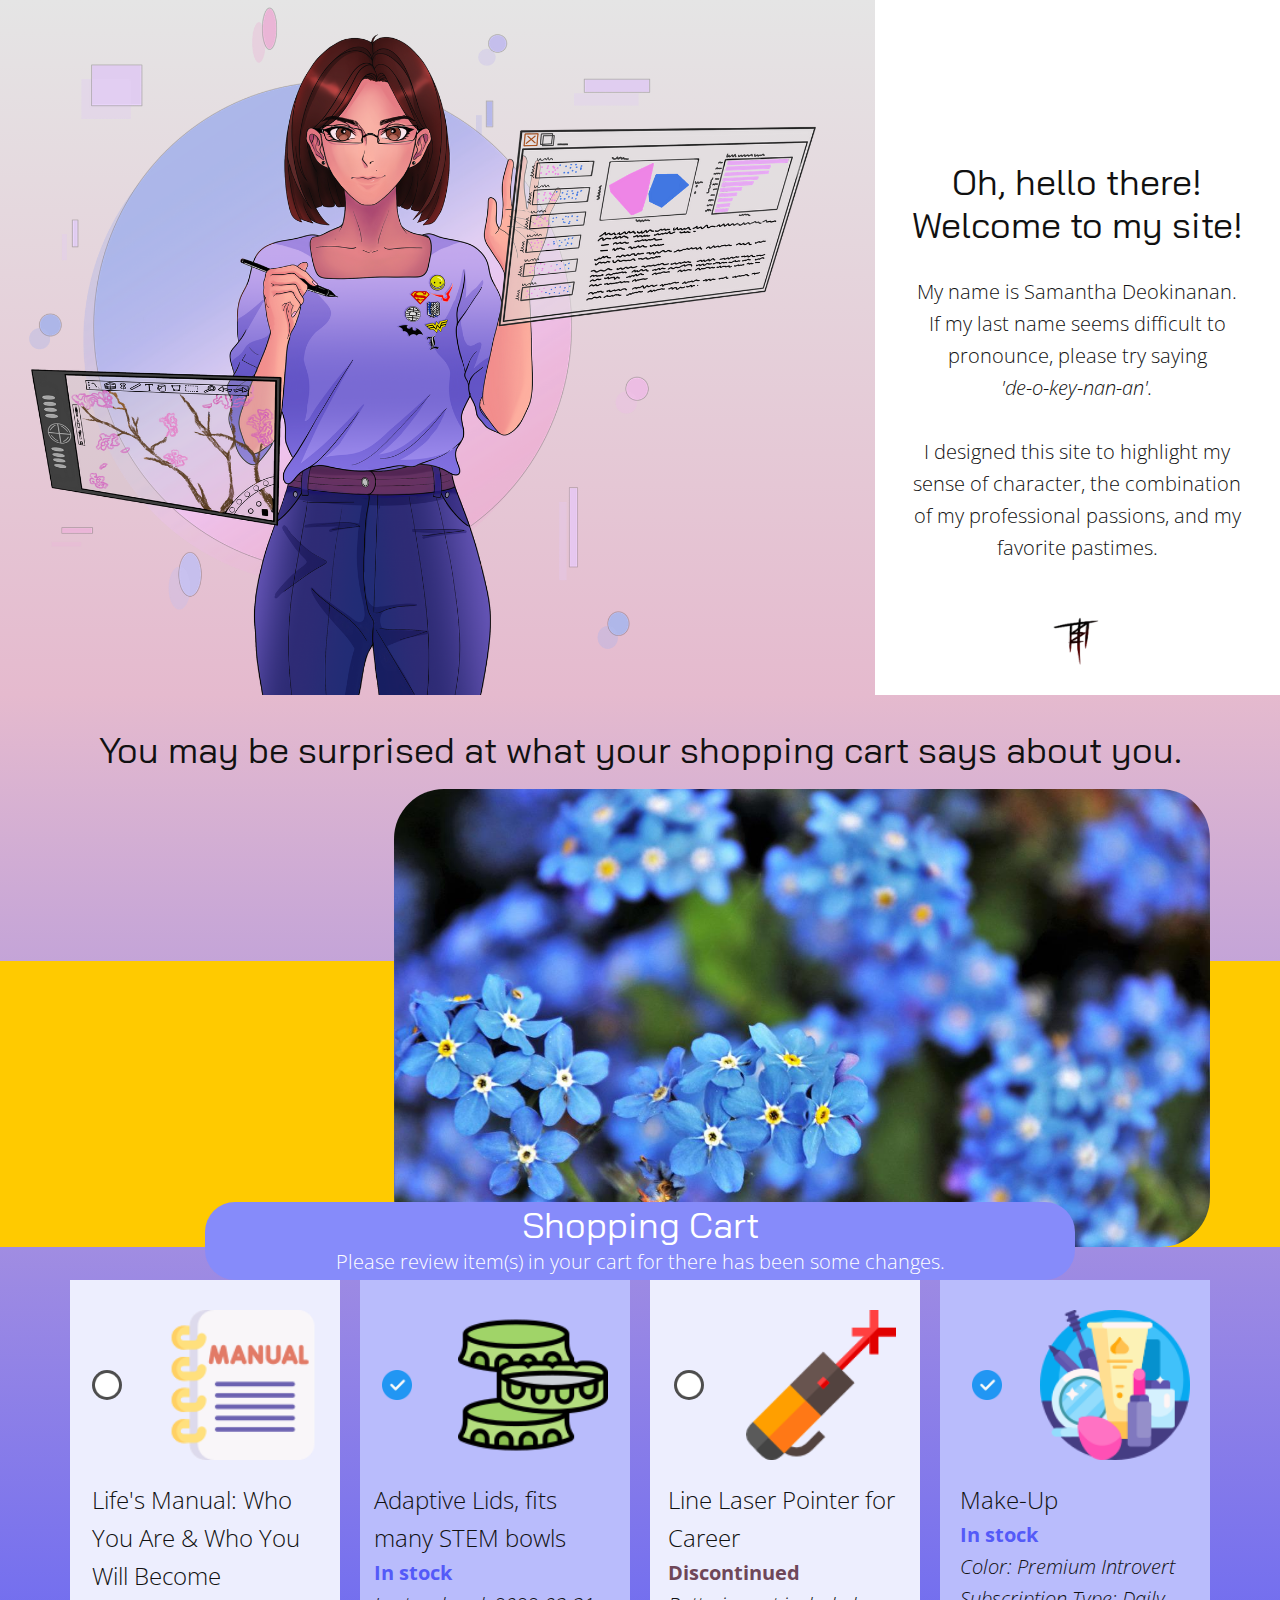
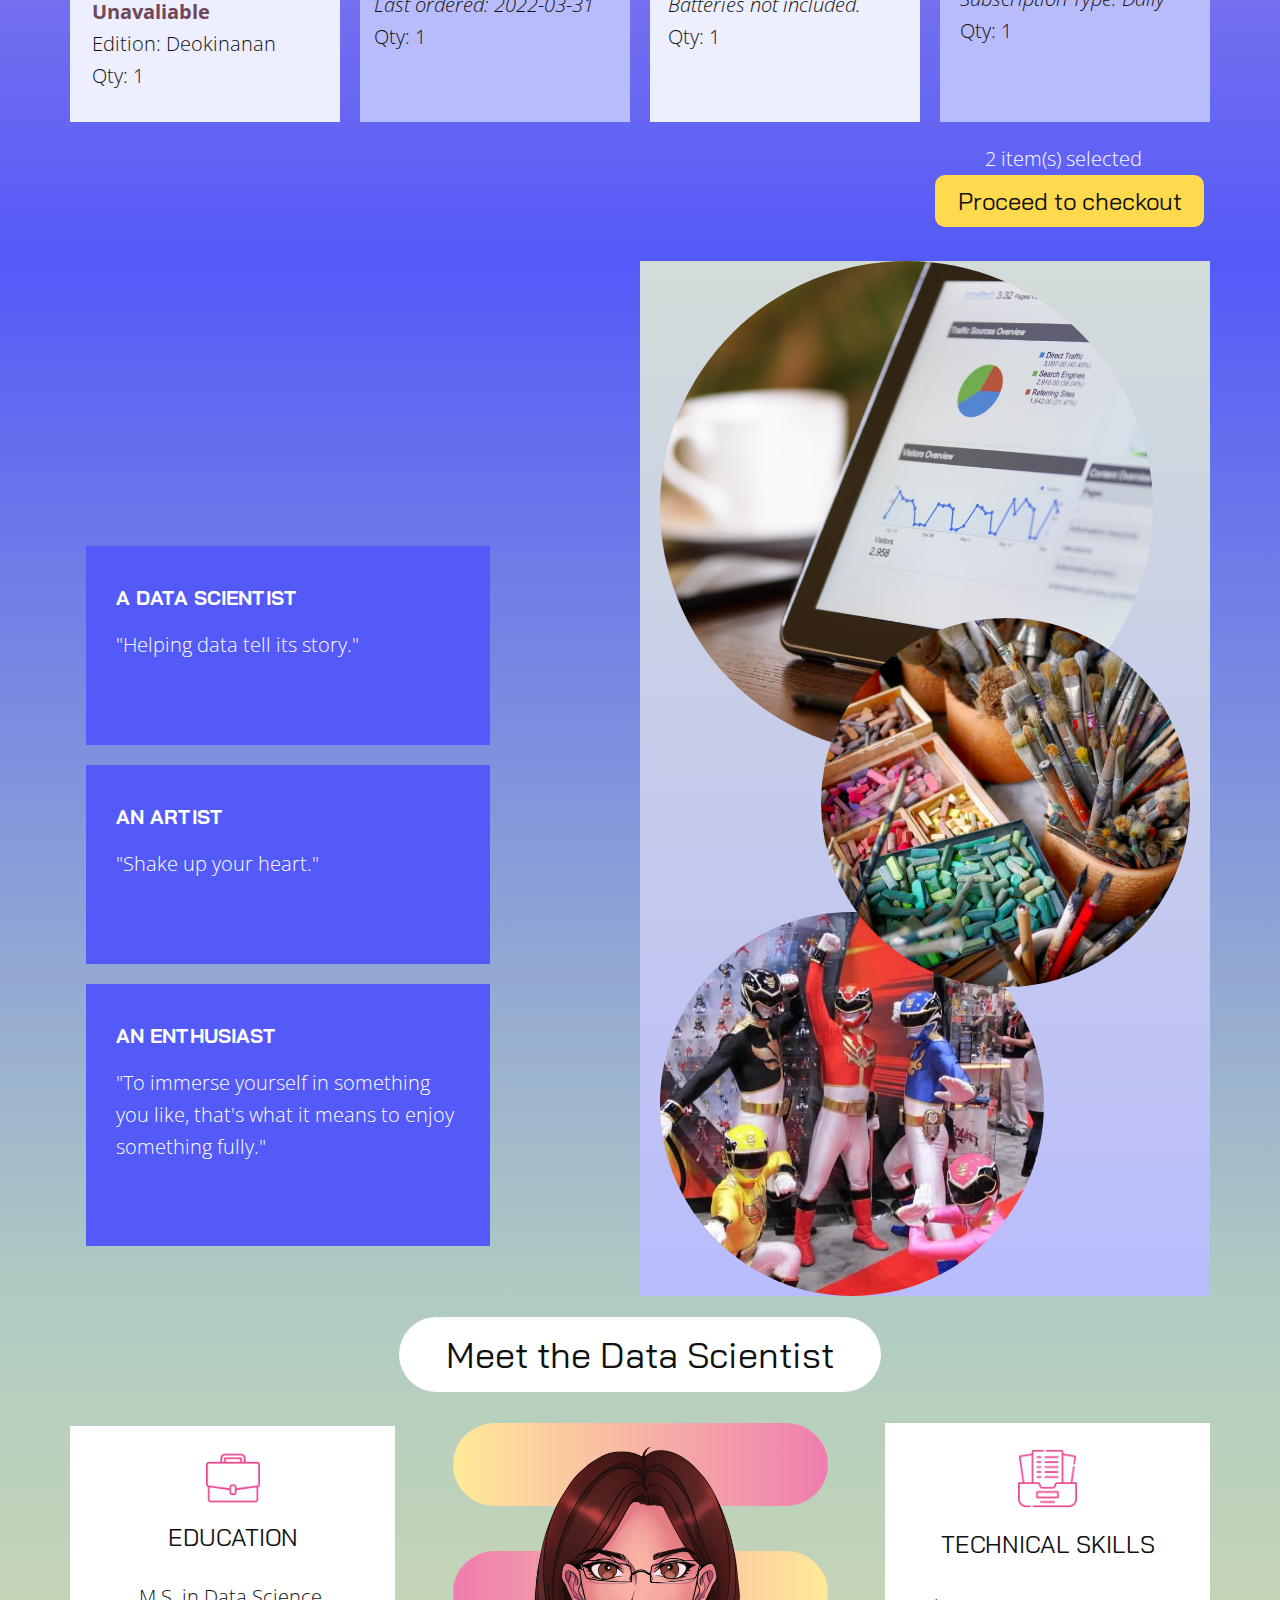
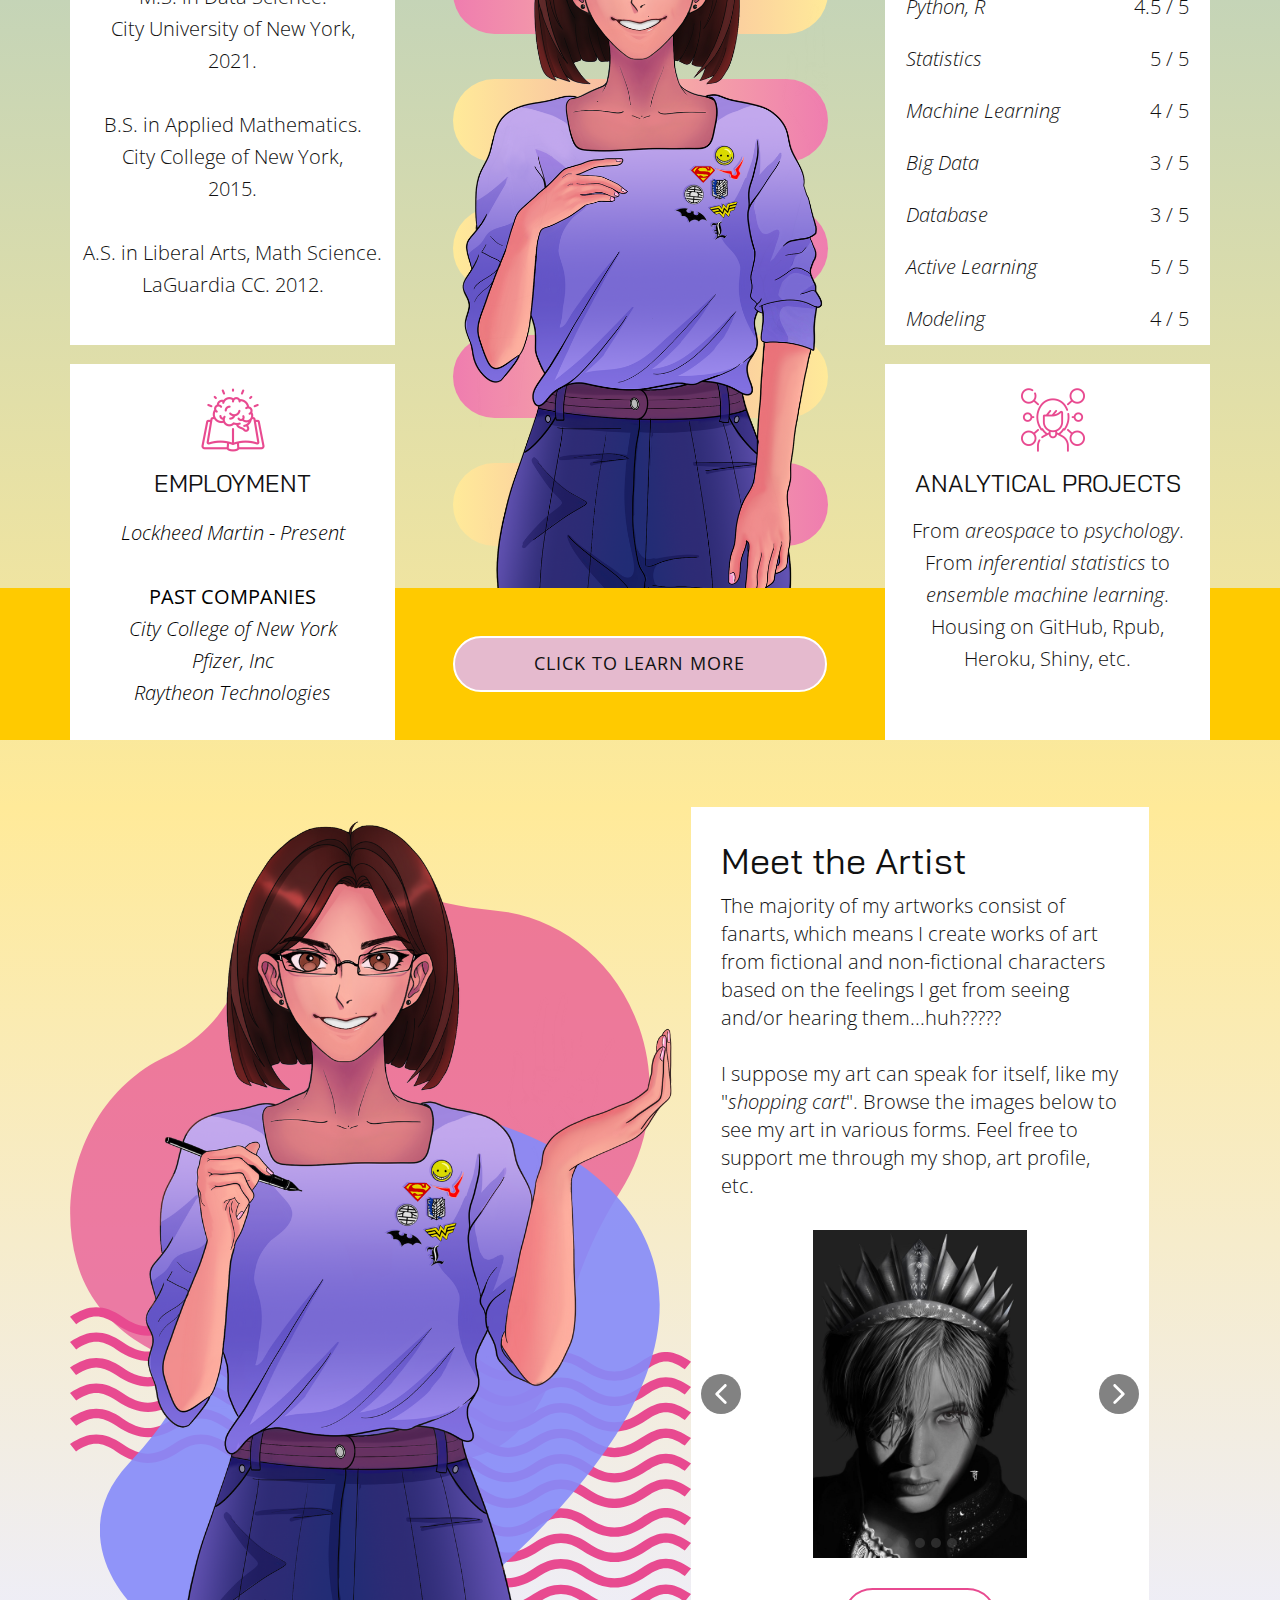
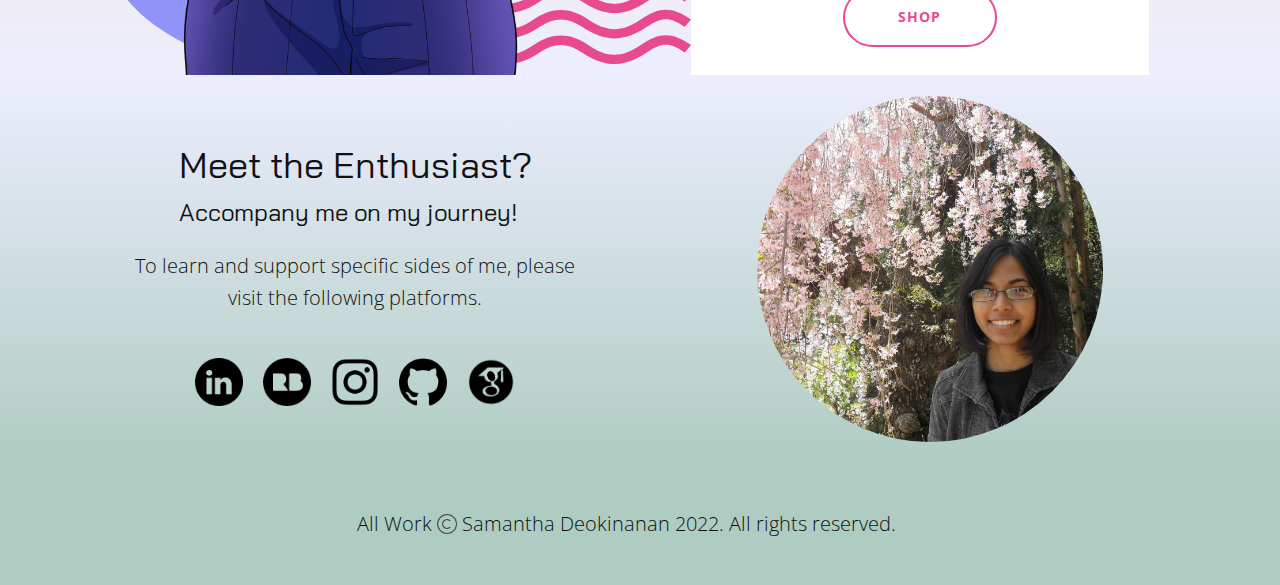
==== commit 2835365c: "Update index.html" ====
--- a/index.html
+++ b/index.html
@@ -270,7 +270,7 @@
                         <td class="u-align-right u-table-cell u-table-cell-12">5 / 5</td>
                       </tr>
                       <tr style="height: 45px;">
-                        <td class="u-table-cell u-table-cell-13">Model, Simulation</td>
+                        <td class="u-table-cell u-table-cell-13">Modeling</td>
                         <td class="u-align-right u-table-cell u-table-cell-14">4 / 5</td>
                       </tr>
                     </tbody>
@@ -507,4 +507,4 @@
         </p>
       </div></footer>
   
-</body></html>+</body></html>
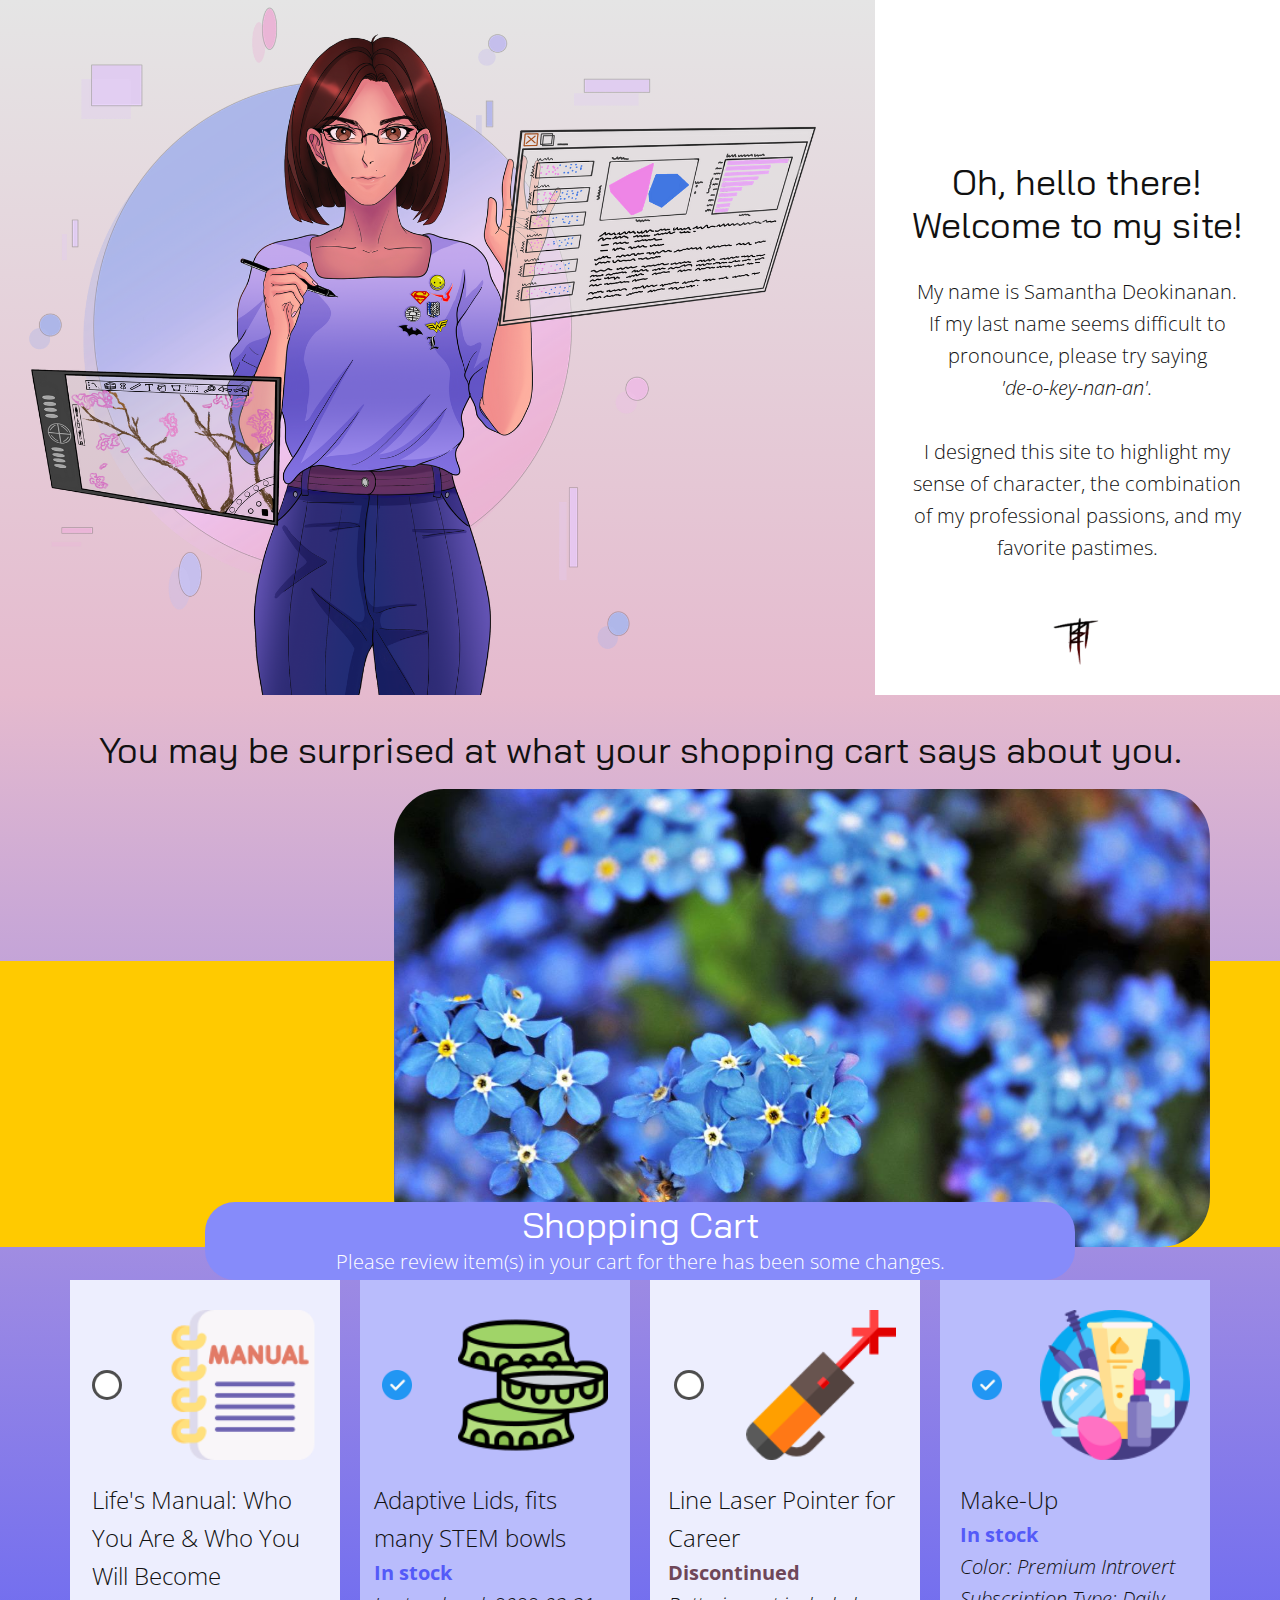
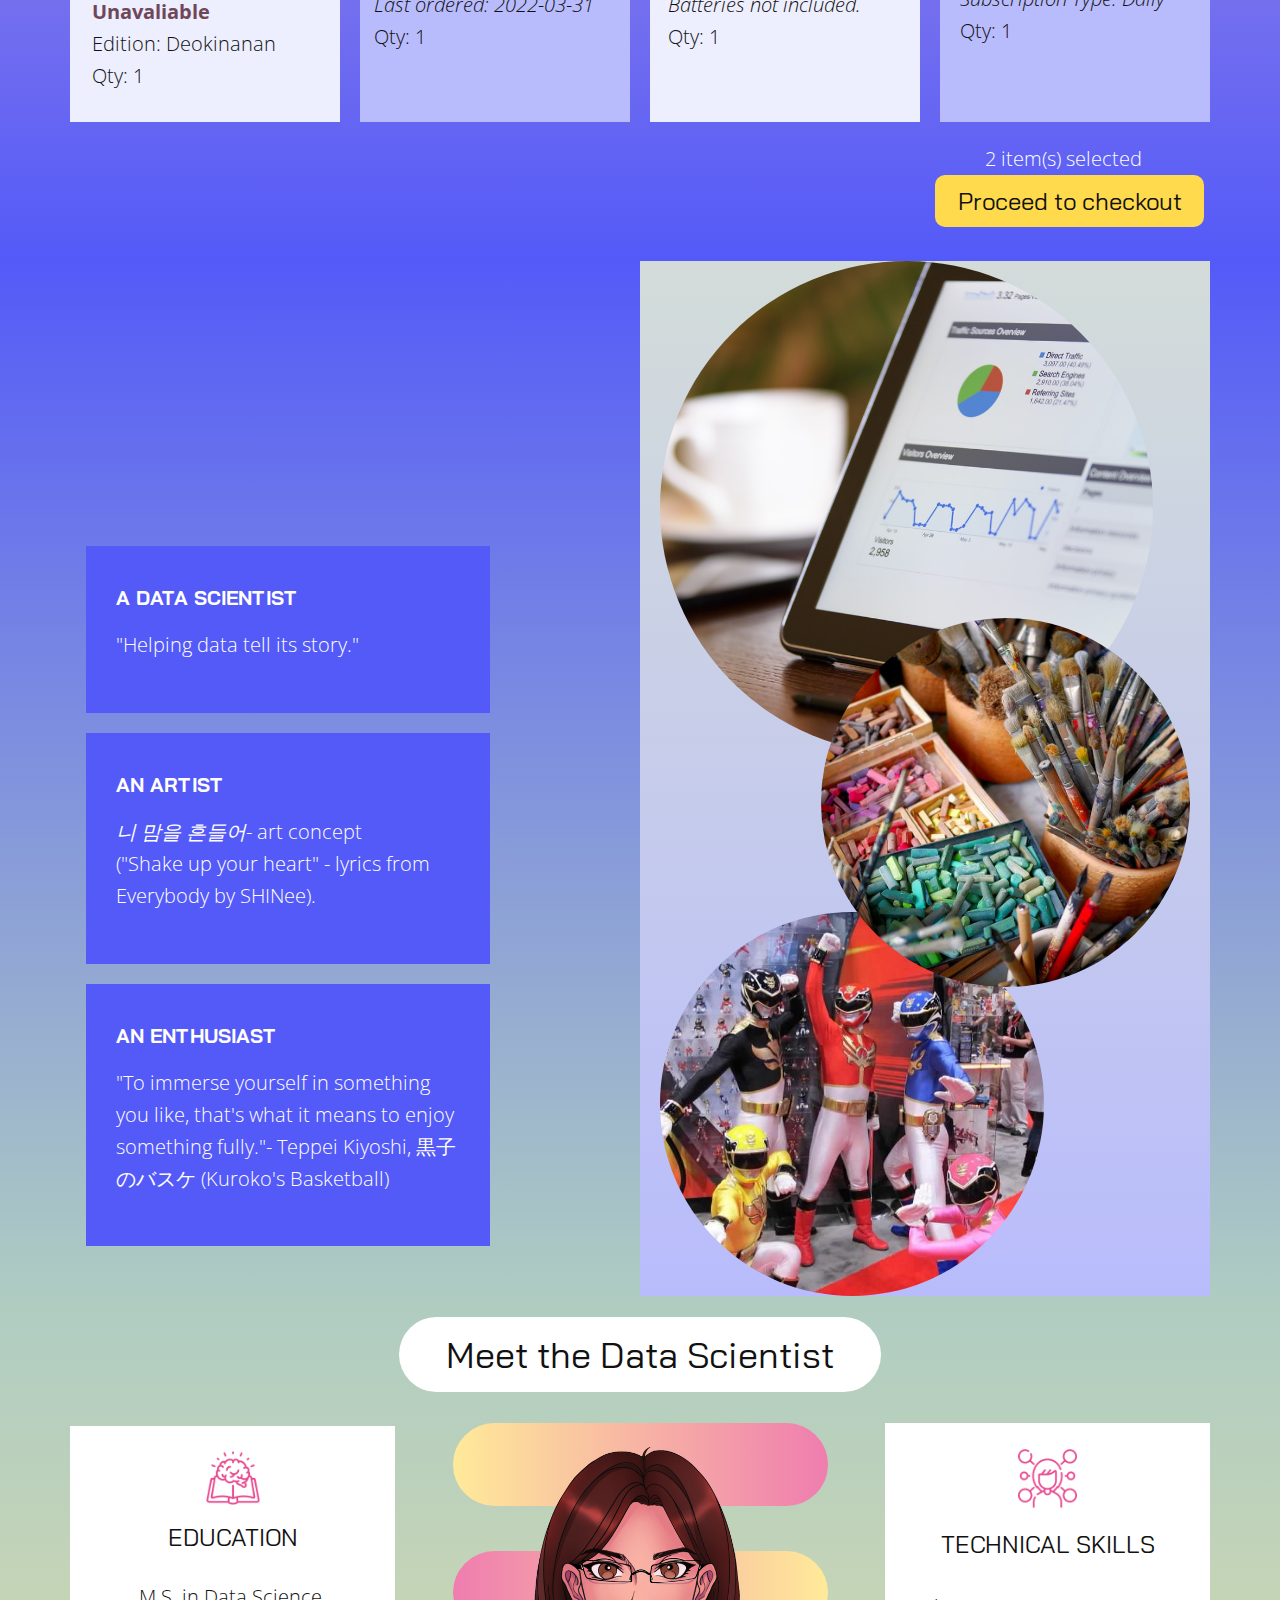
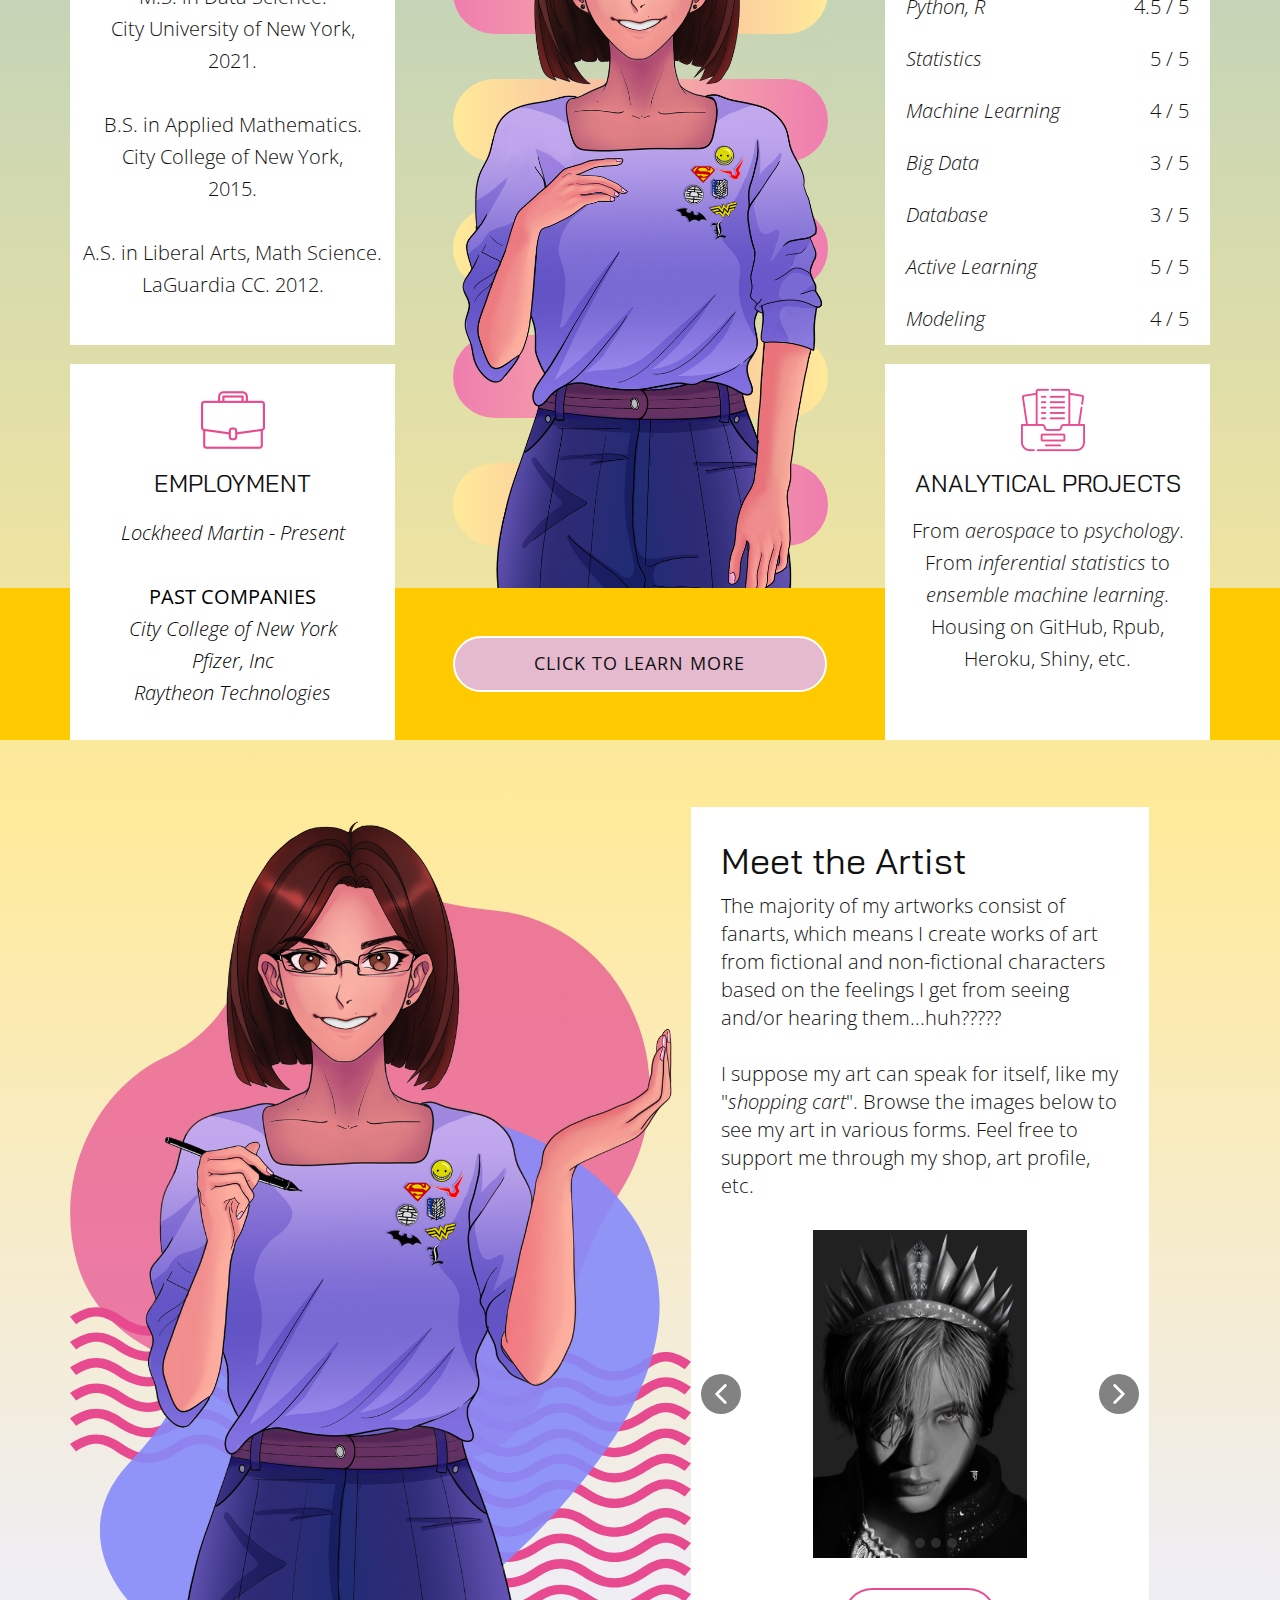
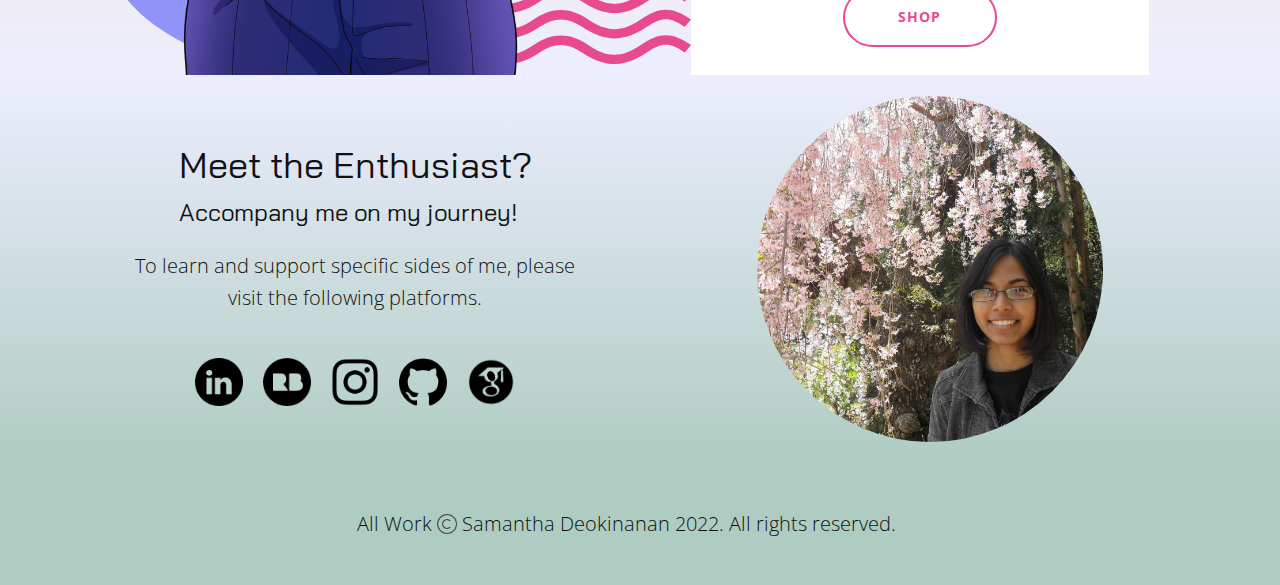
==== commit 0e2f2eaa: "Update index.html" ====
--- a/index.html
+++ b/index.html
@@ -154,13 +154,13 @@
             <div class="u-align-left u-container-style u-list-item u-palette-2-base u-repeater-item u-shape-rectangle u-list-item-2">
               <div class="u-container-layout u-similar-container u-container-layout-3">
                 <h5 class="u-text u-text-7">an artist</h5>
-                <p class="u-text u-text-8">"Shake up your heart."</p>
+                <p class="u-text u-text-8"><i>니 맘을 흔들어</i>- art concept<br>("Shake up your heart" - lyrics from Everybody by SHINee).</p>
               </div>
             </div>
             <div class="u-align-left u-container-style u-list-item u-palette-2-base u-repeater-item u-shape-rectangle u-list-item-3">
               <div class="u-container-layout u-similar-container u-container-layout-4">
                 <h5 class="u-text u-text-9"> an Enthusiast</h5>
-                <p class="u-text u-text-10"> "To immerse yourself in something you like, that's what it means to enjoy something fully."</p>
+                <p class="u-text u-text-10"> "To immerse yourself in something you like, that's what it means to enjoy something fully."- Teppei Kiyoshi, 黒子のバスケ (Kuroko's Basketball)</p>
               </div>
             </div>
           </div>
@@ -203,7 +203,7 @@
         <div class="u-gutter-0 u-layout">
           <div class="u-layout-row">
             <div class="u-container-style u-layout-cell u-size-60 u-white u-layout-cell-1">
-              <div class="u-container-layout u-container-layout-8"><span class="u-file-icon u-icon u-text-palette-1-base u-icon-1"><img src="images/2.png" alt=""></span>
+              <div class="u-container-layout u-container-layout-8"><span class="u-file-icon u-icon u-text-palette-1-base u-icon-1"><img src="images/5.png" alt=""></span>
                 <h4 class="u-align-center u-text u-text-2">EMPLOYMENT</h4>
                 <p class="u-align-center u-text u-text-black u-text-3">Lockheed Martin - Present<br>
                   <br>
@@ -219,9 +219,9 @@
         <div class="u-gutter-0 u-layout">
           <div class="u-layout-row">
             <div class="u-container-style u-layout-cell u-size-60 u-white u-layout-cell-2">
-              <div class="u-container-layout u-container-layout-9"><span class="u-file-icon u-icon u-text-palette-1-base u-icon-2"><img src="images/3.png" alt=""></span>
+              <div class="u-container-layout u-container-layout-9"><span class="u-file-icon u-icon u-text-palette-1-base u-icon-2"><img src="images/4.png" alt=""></span>
                 <h4 class="u-align-center u-text u-text-4">ANALYTICAL PROJECTS</h4>
-                <p class="u-align-center u-text u-text-5">From <i>areospace</i> to <i>psychology</i>.<br>From <i>inferential statistics</i> to <i>ensemble machine learning</i>.<br>Housing on GitHub, Rpub, Heroku, Shiny, etc.<br>
+                <p class="u-align-center u-text u-text-5">From <i>aerospace</i> to <i>psychology</i>.<br>From <i>inferential statistics</i> to <i>ensemble machine learning</i>.<br>Housing on GitHub, Rpub, Heroku, Shiny, etc.<br>
                 </p>
               </div>
             </div>
@@ -236,7 +236,7 @@
         <div class="u-gutter-0 u-layout">
           <div class="u-layout-row">
             <div class="u-container-style u-layout-cell u-size-60 u-white u-layout-cell-3">
-              <div class="u-container-layout u-container-layout-10"><span class="u-align-center u-file-icon u-icon u-icon-rectangle u-spacing-18 u-text-palette-1-base u-icon-3"><img src="images/4.png" alt=""></span>
+              <div class="u-container-layout u-container-layout-10"><span class="u-align-center u-file-icon u-icon u-icon-rectangle u-spacing-18 u-text-palette-1-base u-icon-3"><img src="images/3.png" alt=""></span>
                 <h4 class="u-align-center u-text u-text-6">TECHNICAL SKILLS</h4>
                 <div class="u-expanded-width-lg u-expanded-width-md u-table u-table-responsive u-table-1">
                   <table class="u-table-entity">
@@ -285,7 +285,7 @@
         <div class="u-gutter-0 u-layout">
           <div class="u-layout-row">
             <div class="u-align-center u-container-style u-layout-cell u-size-60 u-white u-layout-cell-4">
-              <div class="u-container-layout u-container-layout-11"><span class="u-file-icon u-icon u-spacing-18 u-text-palette-1-base u-icon-4"><img src="images/5.png" alt=""></span>
+              <div class="u-container-layout u-container-layout-11"><span class="u-file-icon u-icon u-spacing-18 u-text-palette-1-base u-icon-4"><img src="images/2.png" alt=""></span>
                 <h4 class="u-text u-text-7">EDUCATION</h4>
                 <p class="u-text u-text-8"> M.S. in Data Science.<br>City University of New York,<br> 2021.<br>
                   <br>B.S. in Applied Mathematics.<br>City College of New York,<br> 2015.<br>
